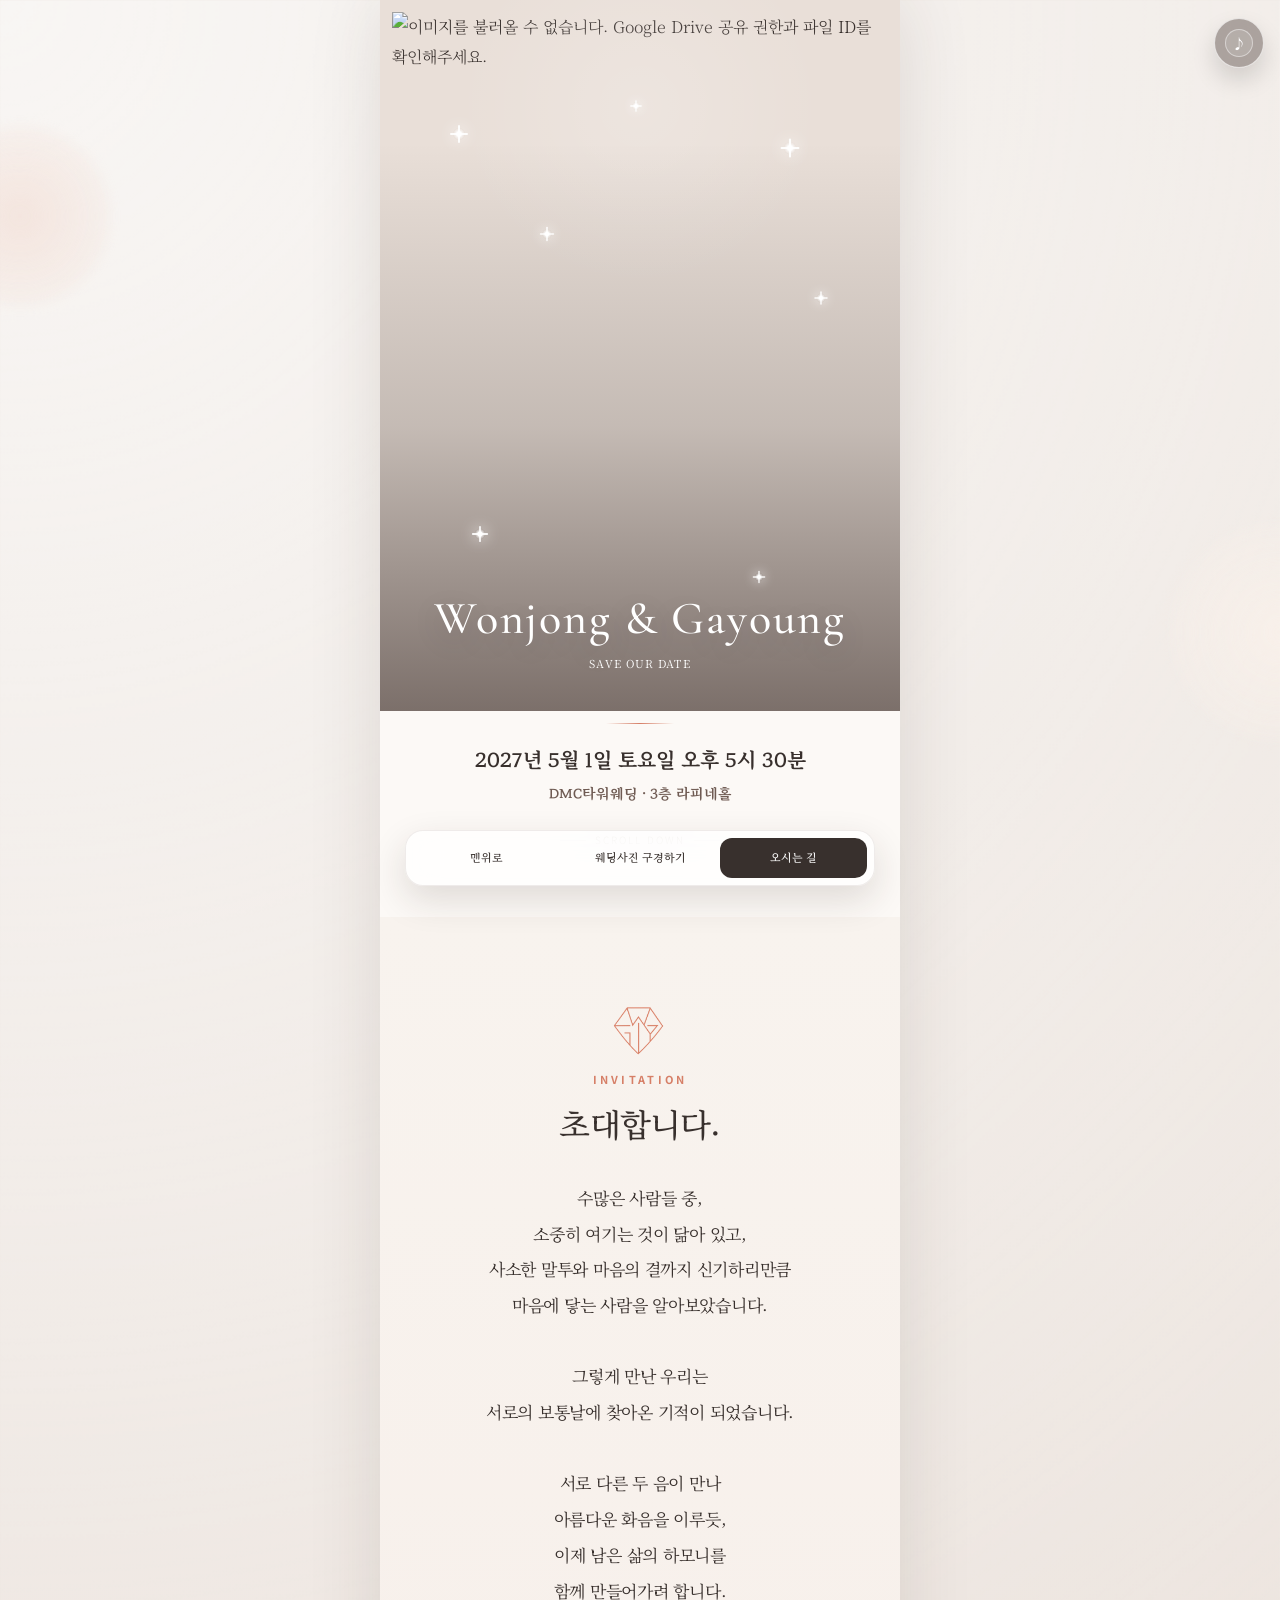
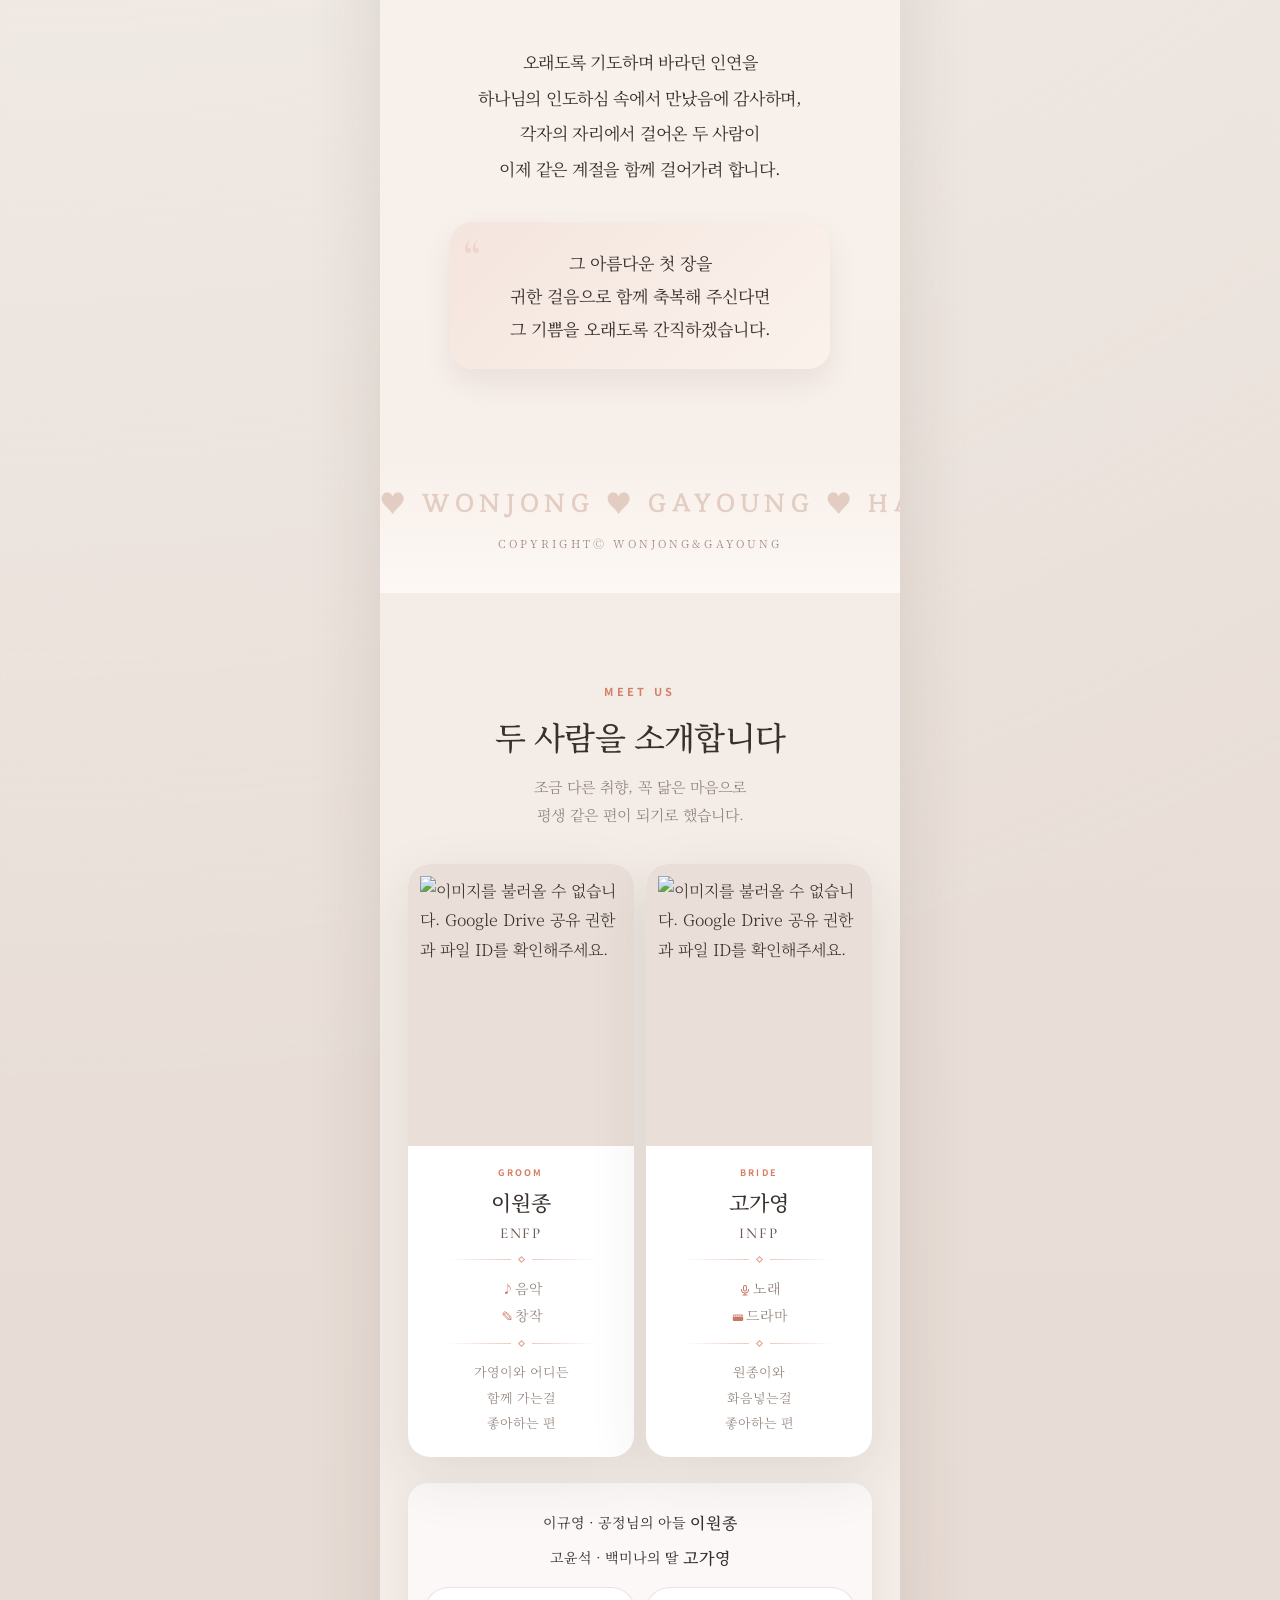
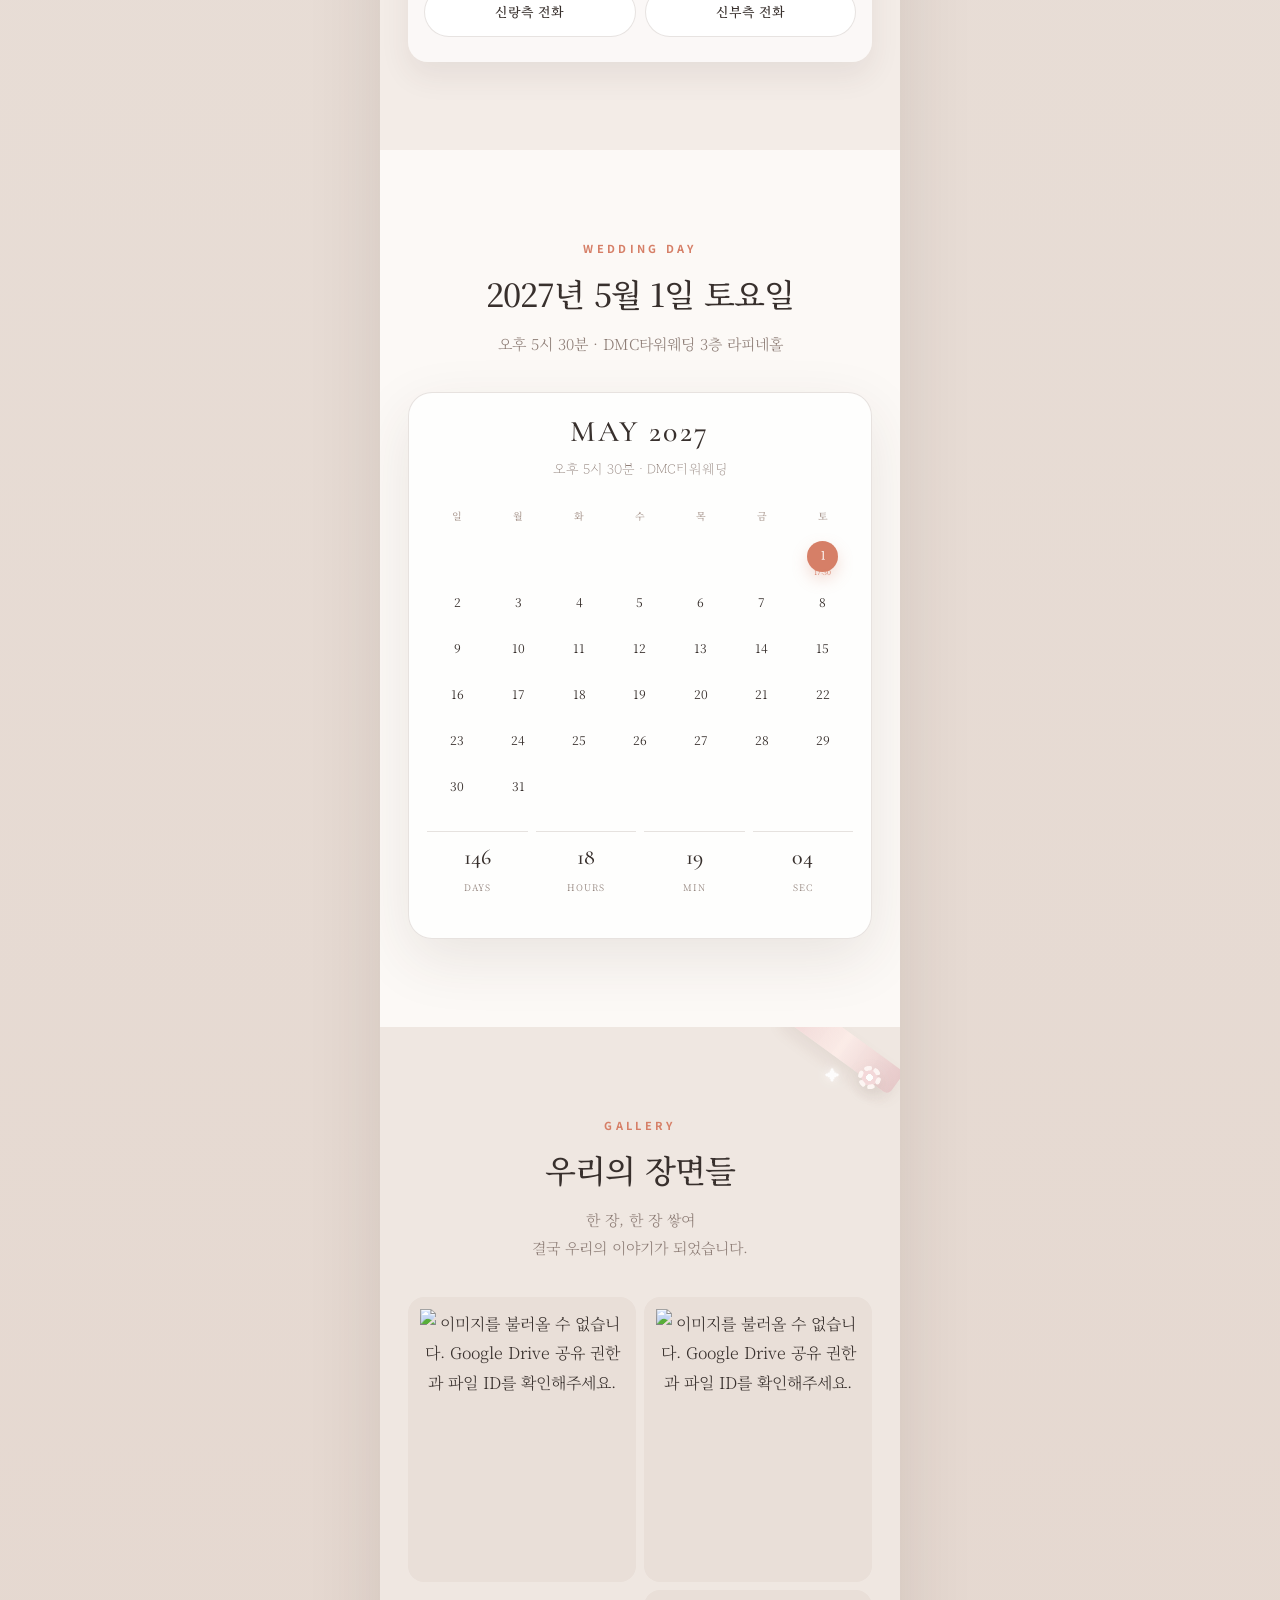
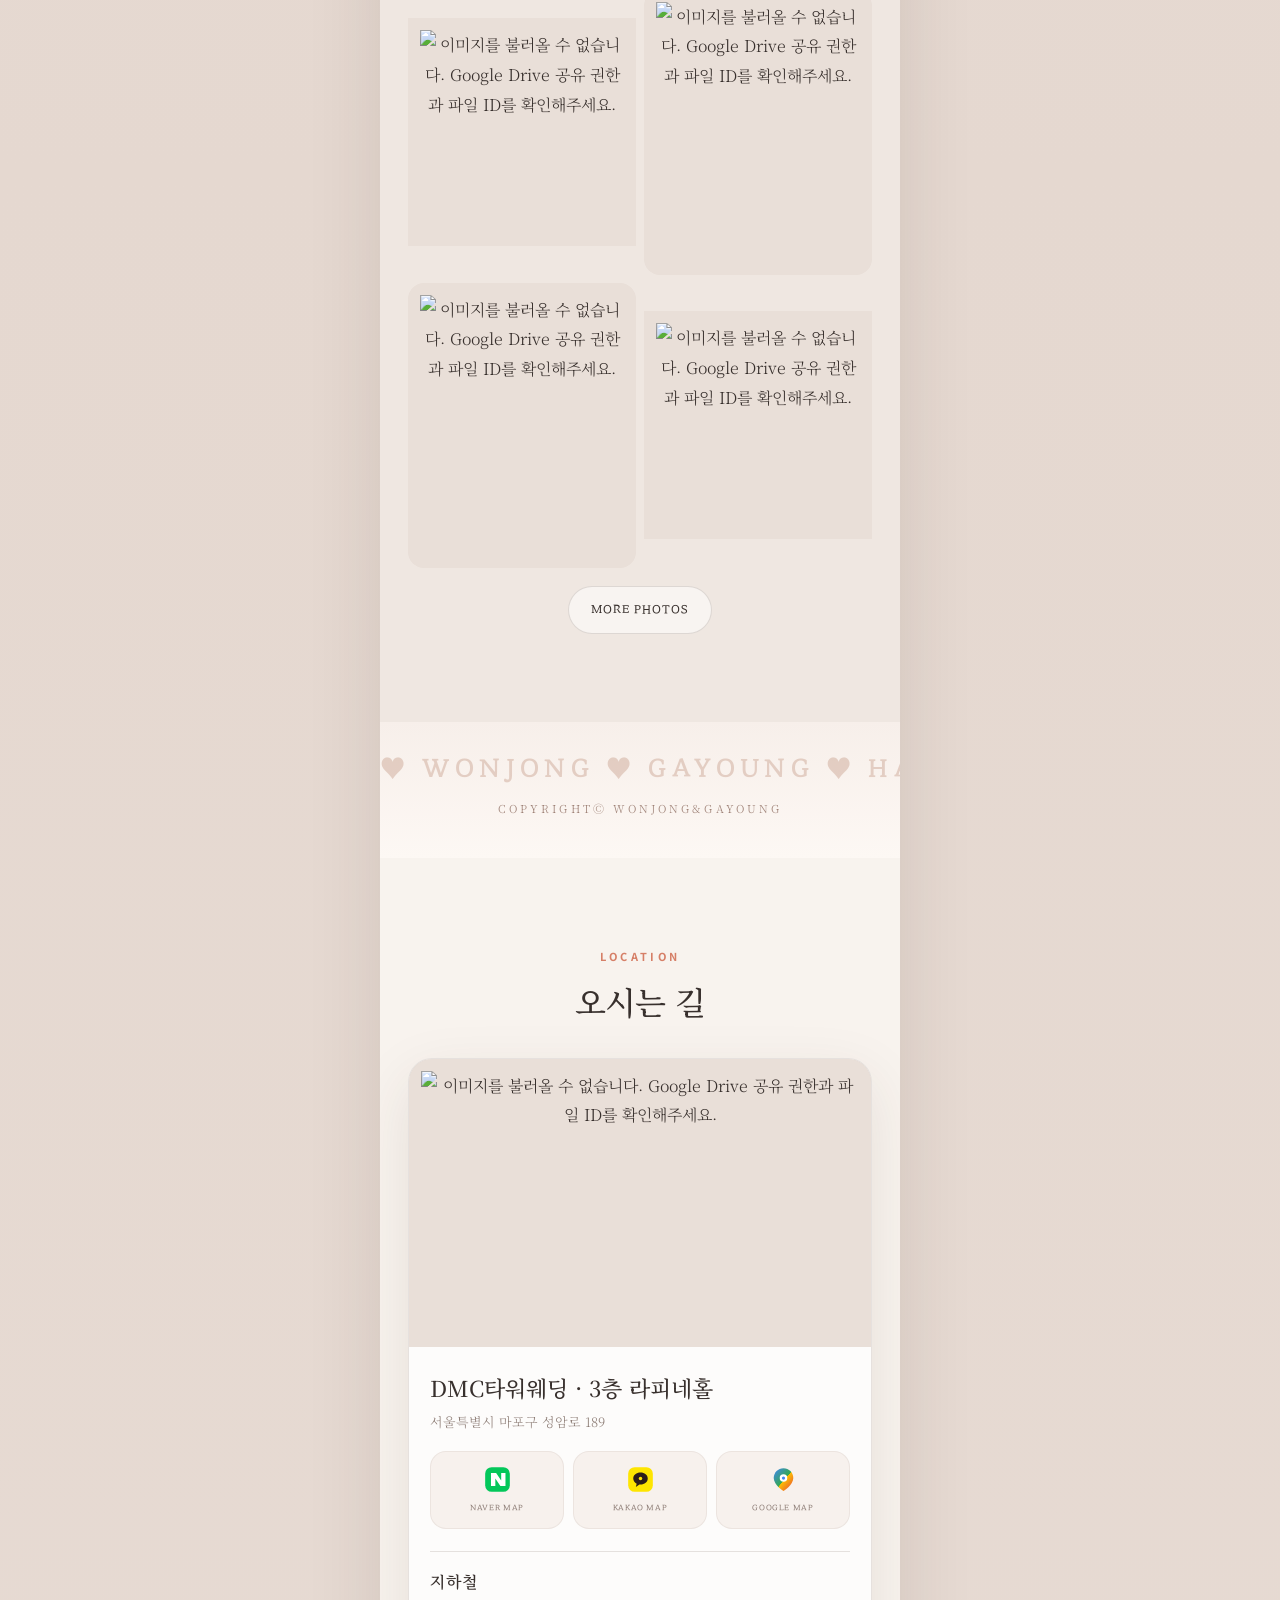
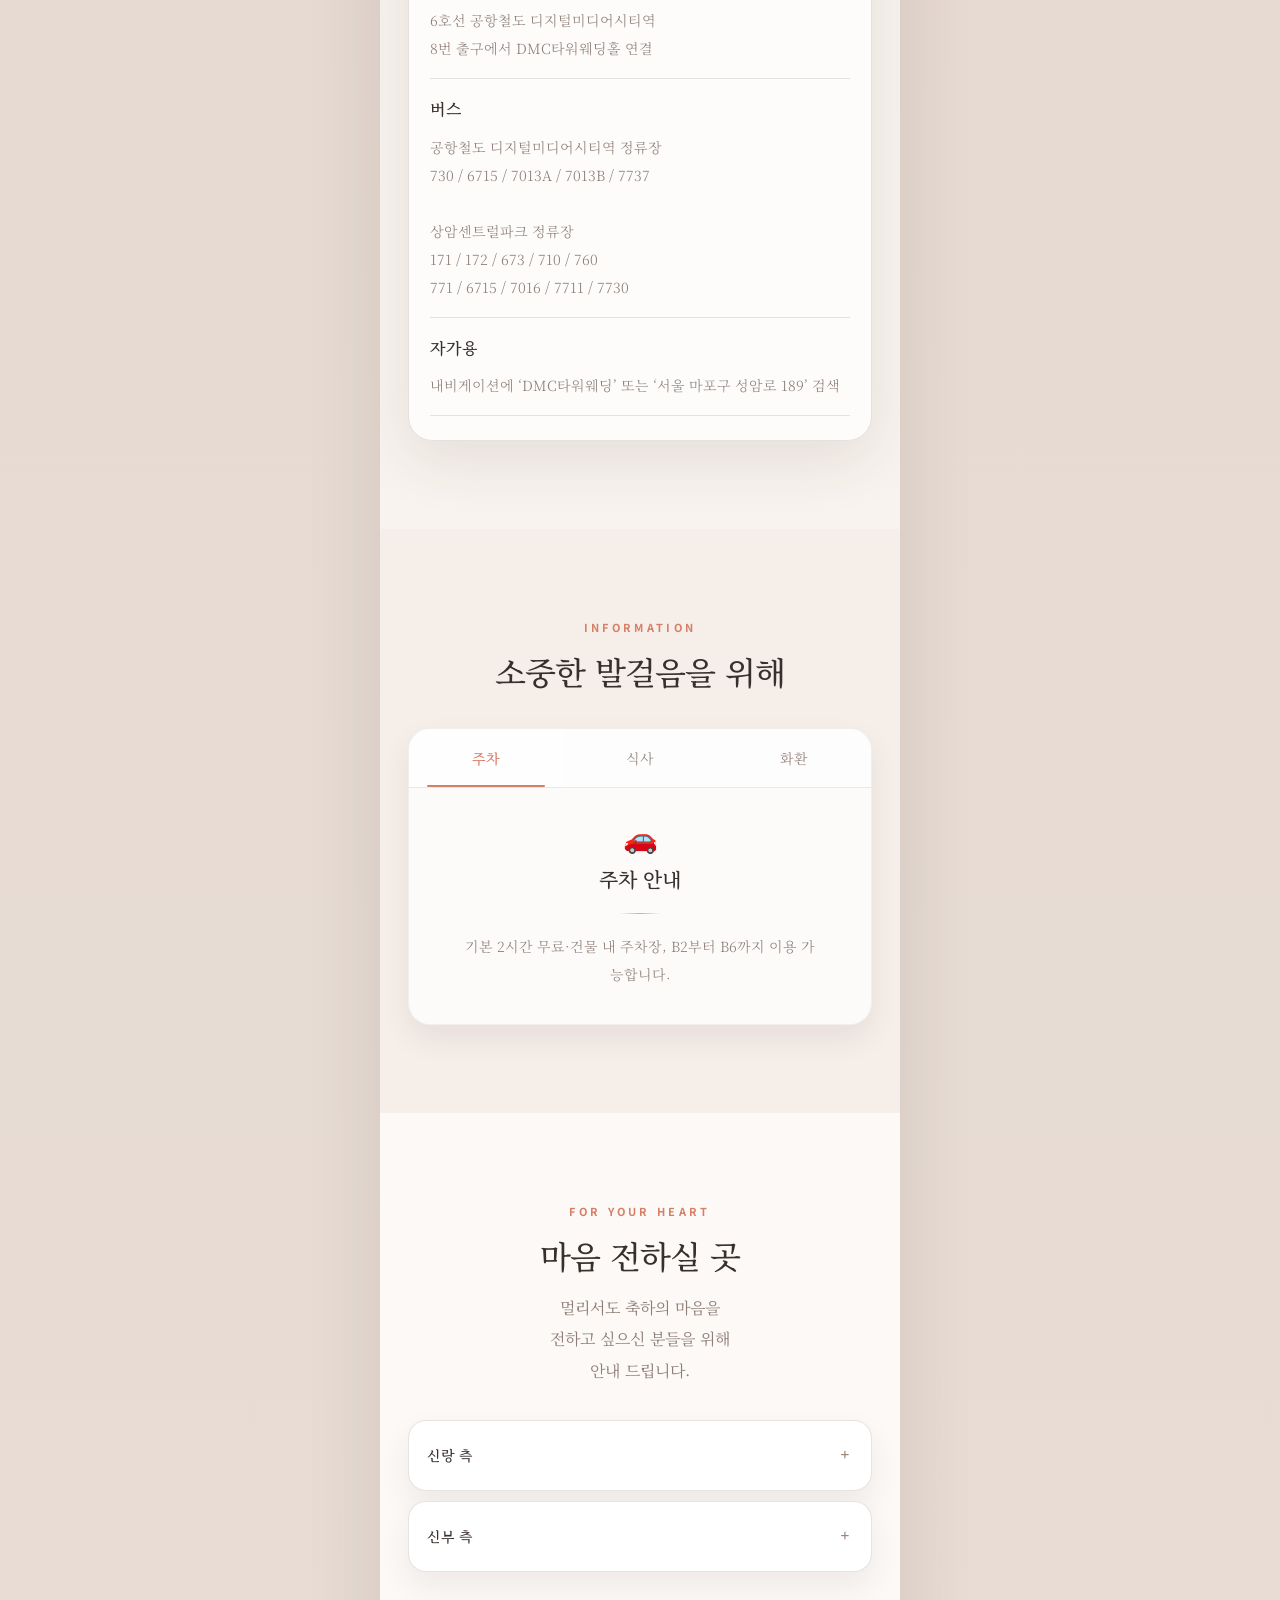
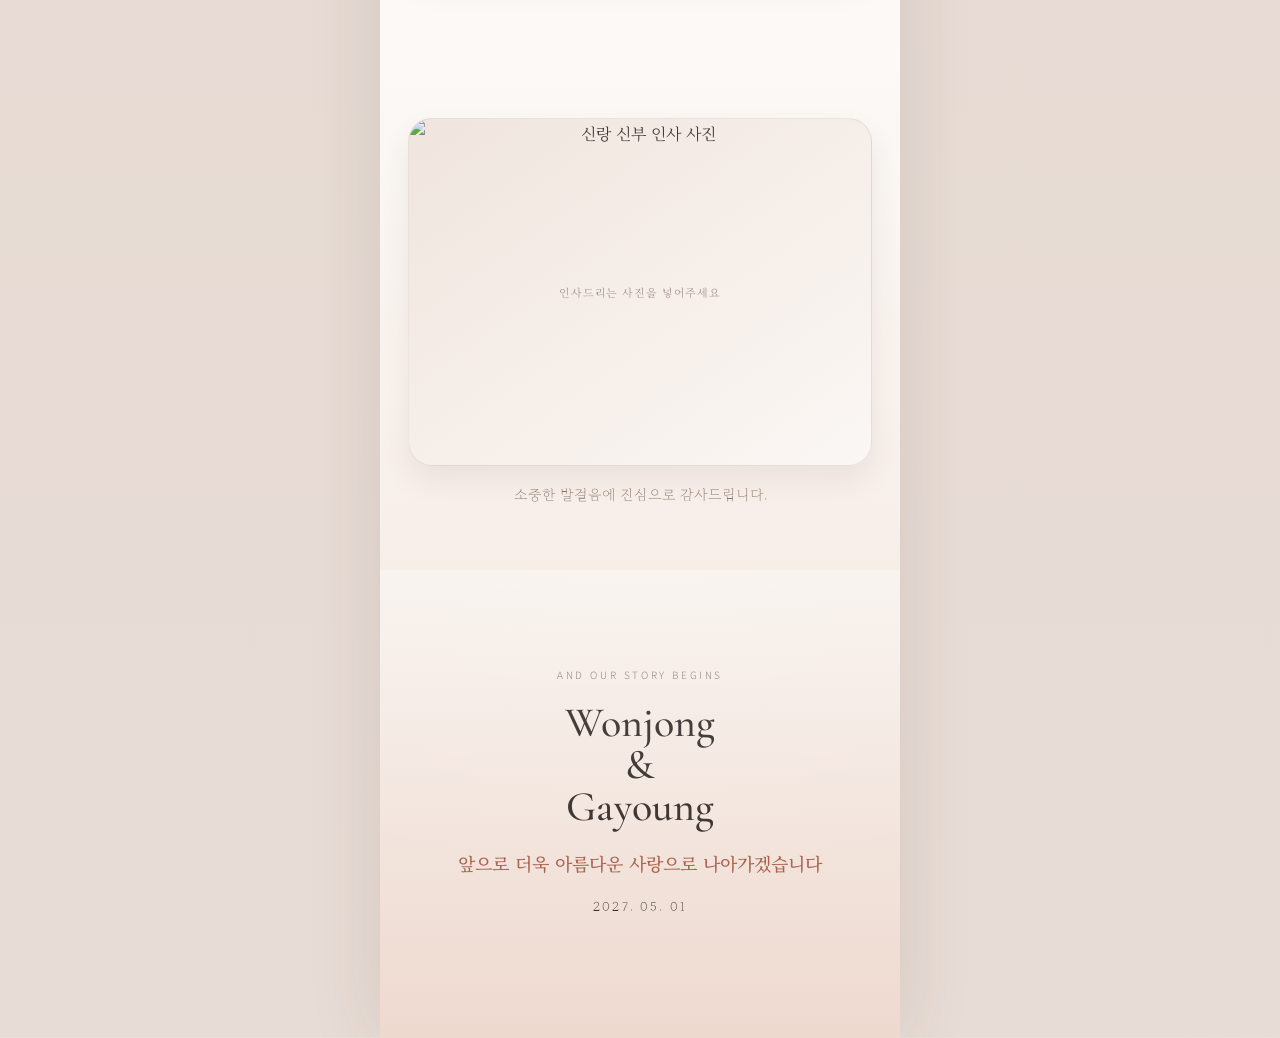
==== index.html @ cf2d2eeb "Add files via upload" ====
<!doctype html>
<html lang="ko">
<head>
  <meta charset="utf-8">
  <meta name="viewport" content="width=device-width, initial-scale=1, viewport-fit=cover">
  <meta name="theme-color" content="#F8F3EE">

  <title>이원종 ♥ 고가영 결혼합니다</title>
  <meta name="description" content="2027년 5월 1일, 이원종과 고가영의 결혼식에 초대합니다.">
  <meta property="og:title" content="이원종 ♥ 고가영 결혼합니다">
  <meta property="og:description" content="2027년 5월 1일 토요일 · DMC타워웨딩 라피네홀">
  <meta property="og:image" content="https://lh3.googleusercontent.com/d/18ls2KhJbtbAg77xfhp1fhlmmK6Trsvit=w1200">
  <meta property="og:image:width" content="1200">
  <meta property="og:image:height" content="630">

  <link rel="preconnect" href="https://fonts.googleapis.com">
  <link rel="preconnect" href="https://fonts.gstatic.com" crossorigin>
  <link href="https://fonts.googleapis.com/css2?family=Caveat:wght@400;500;600&family=Cormorant+Garamond:wght@400;500;600;700&family=Noto+Sans+KR:wght@300;400;500;600;700&family=Noto+Serif+KR:wght@300;400;500;600&display=swap" rel="stylesheet">

  <style>
    @font-face{
      font-family:"MaruBuri";
      src:url("font/MaruBuri-ExtraLight.ttf") format("truetype");
      font-weight:200;
      font-style:normal;
      font-display:swap;
    }
    @font-face{
      font-family:"MaruBuri";
      src:url("font/MaruBuri-Light(1).ttf") format("truetype");
      font-weight:300;
      font-style:normal;
      font-display:swap;
    }
    @font-face{
      font-family:"MaruBuri";
      src:url("font/MaruBuri-Regular(1).ttf") format("truetype");
      font-weight:400;
      font-style:normal;
      font-display:swap;
    }
    @font-face{
      font-family:"MaruBuri";
      src:url("font/MaruBuri-SemiBold.ttf") format("truetype");
      font-weight:600;
      font-style:normal;
      font-display:swap;
    }
    @font-face{
      font-family:"MaruBuri";
      src:url("font/MaruBuri-Bold.ttf") format("truetype");
      font-weight:700;
      font-style:normal;
      font-display:swap;
    }
    :root{
      --paper:#F8F3EE;
      --paper-2:#FCF9F6;
      --ink:#38302D;
      --muted:#8D7D76;
      --accent:#D67F67;
      --accent-2:#B98972;
      --accent-soft:#F1D4C8;
      --line:rgba(104,82,72,.16);
      --white:#fff;
      --shadow:0 20px 60px rgba(66,45,37,.10);
      --shadow-soft:0 14px 30px rgba(79,55,45,.08);
      --serif:"Noto Serif KR",serif;
      --display:"Cormorant Garamond",Georgia,serif;
      --sans:"Noto Sans KR",-apple-system,BlinkMacSystemFont,"Apple SD Gothic Neo",sans-serif;
      --body-font:"MaruBuri","Noto Serif KR",serif;
    }

    *{box-sizing:border-box}
    html{scroll-behavior:smooth;background:#ECE5DF}
    body{
      margin:0;
      color:var(--ink);
      background:
        radial-gradient(circle at top left, rgba(255,255,255,.65), transparent 30%),
        linear-gradient(180deg,#ECE5DF,#E5D8D0 55%,#E8DDD6);
      font-family:var(--body-font);
      font-weight:300;
      line-height:1.85;
      font-size:16px;
      overflow-x:hidden;
      position:relative;
    }
    body::before,
    body::after{
      content:"";
      position:fixed;
      border-radius:50%;
      filter:blur(6px);
      pointer-events:none;
      z-index:0;
      opacity:.55;
    }
    body::before{
      width:180px;height:180px;left:-70px;top:14vh;
      background:radial-gradient(circle, rgba(241,212,200,.86), rgba(241,212,200,0));
    }
    body::after{
      width:220px;height:220px;right:-110px;top:58vh;
      background:radial-gradient(circle, rgba(255,244,236,.95), rgba(255,244,236,0));
    }
    body.intro-lock{overflow:hidden}
    button,a{font:inherit}
    button{color:inherit}
    img{display:block;max-width:100%}
    .image-load-error{background:#e9dfd8!important;object-fit:contain!important;padding:12px}

    .site{
      width:min(100%,520px);
      margin:0 auto;
      background:linear-gradient(180deg,#FDF8F4 0%, #F8F2ED 32%, #F8F3EE 100%);
      min-height:100vh;
      box-shadow:0 0 70px rgba(60,42,35,.12);
      position:relative;
      overflow:hidden;
      z-index:1;
    }
    .site::before{
      content:"";
      position:absolute;
      inset:0;
      background:
        radial-gradient(circle at 0% 15%, rgba(255,255,255,.75), transparent 20%),
        radial-gradient(circle at 100% 40%, rgba(241,212,200,.32), transparent 20%),
        radial-gradient(circle at 50% 85%, rgba(255,255,255,.45), transparent 16%);
      pointer-events:none;
    }


    /* ===================== FONT OVERRIDE =====================
       본문/안내/버튼 = MaruBuri 굵기별 사용
       대제목/메인 타이틀/영문 장식 = 기존 폰트 유지
       ======================================================== */
    .intro-kicker,
    .eyebrow,
    .role,
    .scroll-indicator,
    .footer-small,
    .sharebar,
    .intro-skip,
    .edit-guide-badge{
      font-family:var(--sans);
    }

    .intro-title,
    .hero-overlay .names,
    .date-big .month,
    .count-item b,
    .footer-names,
    .mbti,
    .special-divider-track{
      font-family:var(--display);
    }

    h1,h2,
    .person-name,
    .location-name,
    .info-item h3,
    .footer-message{
      font-family:var(--serif);
    }

    .invitation-copy,
    .section-desc,
    .quote,
    .hobbies,
    .family-box,
    .contact-btn,
    .date-big .time,
    .calendar,
    .gallery-more,
    .lightbox-meta,
    .location-address,
    .map-buttons,
    .transport,
    .info-panel p,
    details.account-group,
    .account-row,
    .copy-btn,
    .footer-date,
    .toast{
      font-family:var(--body-font);
    }

    /* ===================== INTRO ===================== */
    #intro{
      position:fixed; inset:0; z-index:9999;
      background:#2f2723;
      display:grid; place-items:center;
      transition:opacity .9s ease, visibility .9s ease;
      overflow:hidden;
    }
    .intro-bg{
      position:absolute;inset:-3%;z-index:0;
      background-size:cover;background-position:center;
      transform:scale(1.04);
      filter:saturate(.9) brightness(.78);
      animation:introBgZoom 5.4s ease-out both;
    }
    .intro-bg::after{
      content:"";position:absolute;inset:0;
      background:
        linear-gradient(180deg,rgba(25,18,15,.20),rgba(25,18,15,.34)),
        radial-gradient(circle at 50% 50%, rgba(255,247,242,.05), rgba(35,22,18,.28) 78%);
    }
    @keyframes introBgZoom{from{transform:scale(1.10)}to{transform:scale(1.04)}}
    #intro.is-leaving{opacity:0;visibility:hidden;pointer-events:none}
    .intro-frame{
      position:absolute; inset:18px;z-index:1;
      border:1px solid rgba(255,255,255,.48);
      border-radius:30px;
      pointer-events:none;
    }
    .intro-inner{
      position:relative;z-index:2;
      text-align:center;
      width:min(94vw,470px);
      padding:34px 14px;
      animation:introRise 1.2s cubic-bezier(.2,.7,.2,1) both;
    }
    .intro-symbol{
      width:72px;
      height:auto;
      margin:0 auto 26px;
      display:block;
      object-fit:contain;
      filter:drop-shadow(0 3px 10px rgba(0,0,0,.12));
    }
    .intro-kicker{font:500 10px/1 var(--sans);letter-spacing:.36em;color:rgba(255,255,255,.78);margin-bottom:15px}
    .sr-only{
      position:absolute!important;
      width:1px!important;
      height:1px!important;
      padding:0!important;
      margin:-1px!important;
      overflow:hidden!important;
      clip:rect(0,0,0,0)!important;
      white-space:nowrap!important;
      border:0!important;
    }

    .intro-title{
      width:min(94vw,470px);
      max-width:100%;
      margin:0 auto;
      overflow:visible;
      display:flex;
      justify-content:center;
      align-items:center;
    }

    .intro-calligraphy-animation{
      display:block;
      width:100%;
      max-width:100%;
      height:auto;
      object-fit:contain;
      filter:drop-shadow(0 8px 24px rgba(0,0,0,.13));
    }

    /* 캘리그래피가 완성된 뒤 이름/날짜가 자연스럽게 등장 */
    .intro-names{
      opacity:0;
      animation:introInfoFade .85s ease 3.05s forwards;
    }
    .intro-date{
      opacity:0;
      animation:introInfoFade .85s ease 3.25s forwards;
    }
    .intro-touch-hint{
      opacity:0;
      animation:introInfoFade .85s ease 3.45s forwards;
    }

    @keyframes introInfoFade{
      from{opacity:0;transform:translateY(6px)}
      to{opacity:1;transform:none}
    }

    @media(max-width:390px){
      .intro-inner{
        width:min(96vw,440px);
        padding-left:12px;
        padding-right:12px;
      }
      .intro-title{
        width:min(96vw,440px);
      }
    }

    @media(prefers-reduced-motion:reduce){
      .intro-names,
      .intro-date,
      .intro-touch-hint{
        animation:none!important;
        opacity:1!important;
        transform:none!important;
      }
    }
    .intro-names{margin-top:26px;font:400 14px/1.7 var(--serif);letter-spacing:.08em;color:white;text-shadow:0 5px 18px rgba(0,0,0,.24)}
    .intro-date{margin-top:8px;color:rgba(255,255,255,.76);font-size:11px;letter-spacing:.18em}
    .intro-touch-hint{margin-top:14px;font-size:11px;color:rgba(255,255,255,.76);letter-spacing:.06em}
    .intro-line{
      width:1px;height:44px;background:linear-gradient(rgba(255,255,255,.75),transparent);
      margin:28px auto 0;animation:linePulse 1.6s ease-in-out infinite;
    }
    .intro-skip{
      position:absolute;right:24px;top:22px;z-index:3;border:0;background:transparent;
      color:rgba(255,255,255,.68);font-size:10px;letter-spacing:.12em;cursor:pointer
    }
    @keyframes introRise{from{opacity:0;transform:translateY(22px)}to{opacity:1;transform:none}}
    @keyframes linePulse{50%{opacity:.25;transform:scaleY(.7)}}

    /* ===================== COMMON ===================== */
    section{padding:88px 28px;position:relative;z-index:1}
    .section-head{text-align:center;margin-bottom:34px}
    .eyebrow{font-size:11px;letter-spacing:.30em;text-transform:uppercase;color:var(--accent);font-weight:700;margin-bottom:12px}
    h1,h2,h3,p{margin-top:0}
    h2{font:500 32px/1.4 var(--serif);letter-spacing:-.025em;margin-bottom:0}
    .section-desc{color:var(--muted);font-size:15px;line-height:1.9;margin:14px auto 0;max-width:380px}
    .rule{width:34px;height:1px;background:var(--accent);margin:25px auto}
    .fade-up{opacity:0;transform:translateY(20px);transition:opacity .85s ease,transform .85s ease}
    .fade-up.is-visible{opacity:1;transform:none}
    .soft-card{background:rgba(255,255,255,.74);border:1px solid var(--line);border-radius:24px;box-shadow:var(--shadow)}

    /* ===================== HERO ===================== */
    .hero{padding:0 0 68px;background:var(--paper-2)}
    .hero-photo-wrap{position:relative;height:79vh;min-height:620px;max-height:850px;overflow:hidden}
    .hero-photo{width:100%;height:100%;object-fit:cover;background:#e9dfd8}
    .hero-photo-wrap:after{
      content:"";position:absolute;inset:0;
      background:
        linear-gradient(180deg,rgba(31,22,18,.00) 20%,rgba(31,22,18,.18) 60%,rgba(38,24,20,.56) 100%),
        radial-gradient(circle at 50% 15%, rgba(255,255,255,.18), transparent 28%);
    }
    .hero-sparkles{
      position:absolute;inset:0;z-index:2;pointer-events:none;overflow:hidden;
    }
    .sparkle{
      position:absolute;width:12px;height:12px;border-radius:50%;
      background:radial-gradient(circle, rgba(255,255,255,.98) 0 28%, rgba(255,255,255,.5) 45%, transparent 72%);
      box-shadow:0 0 16px rgba(255,255,255,.85);
      animation:sparkleTwinkle 2.8s ease-in-out infinite;
    }
    .sparkle::before,.sparkle::after{
      content:"";position:absolute;left:50%;top:50%;background:rgba(255,255,255,.9);transform:translate(-50%,-50%);border-radius:999px;
    }
    .sparkle::before{width:2px;height:18px}
    .sparkle::after{width:18px;height:2px}
    .sparkle.s1{left:14%;top:18%;animation-delay:-.2s}
    .sparkle.s2{left:31%;top:32%;animation-delay:-1.2s;transform:scale(.8)}
    .sparkle.s3{right:20%;top:20%;animation-delay:-.8s;transform:scale(1.05)}
    .sparkle.s4{right:14%;top:41%;animation-delay:-1.8s;transform:scale(.75)}
    .sparkle.s5{left:18%;bottom:24%;animation-delay:-2.1s;transform:scale(.9)}
    .sparkle.s6{right:26%;bottom:18%;animation-delay:-.5s;transform:scale(.7)}
    .sparkle.s7{left:48%;top:14%;animation-delay:-2.5s;transform:scale(.65)}
    @keyframes sparkleTwinkle{
      0%,100%{opacity:.25;transform:scale(.55)}
      50%{opacity:1;transform:scale(1.06)}
    }
    .hero-overlay{position:absolute;z-index:3;inset:auto 28px 38px;color:white;text-align:center}
    .hero-overlay .micro{font-size:9px;letter-spacing:.34em;text-transform:uppercase;opacity:.84}
    .hero-overlay .names{font:500 46px/1.0 var(--display);letter-spacing:.04em;margin:8px 0 12px;text-shadow:0 8px 30px rgba(0,0,0,.18)}
    .hero-overlay .date{font-size:11px;letter-spacing:.10em;font-family:var(--body-font)}
    .hero-summary{text-align:center;padding:34px 26px 0;position:relative}
    .hero-summary::before{
      content:"";position:absolute;left:50%;top:12px;transform:translateX(-50%);
      width:68px;height:1px;background:linear-gradient(90deg,transparent,var(--accent),transparent)
    }
    .hero-summary strong{display:block;font:500 20px/1.6 var(--body-font)}
    .hero-summary span{font-size:14px;color:var(--muted);font-family:var(--body-font)}
    .scroll-indicator{display:flex;align-items:center;justify-content:center;gap:9px;margin-top:24px;color:var(--muted);font-size:10px;letter-spacing:.20em}
    .scroll-indicator i{width:26px;height:1px;background:var(--line)}

    /* ===================== INVITATION ===================== */
    .invitation{text-align:center;background:linear-gradient(180deg,var(--paper) 0%, #F7EFEA 100%)}
    .invitation-copy{font:300 17px/2.1 var(--serif);letter-spacing:-.015em}
    .invitation-copy strong{font-weight:500}
    .quote{
      margin:35px auto 0;padding:24px 18px;max-width:380px;
      background:linear-gradient(135deg,#F4E5DE,#FBF2EC);
      border-radius:22px;font:400 17px/1.95 var(--serif);
      position:relative;overflow:hidden;
      box-shadow:var(--shadow-soft);
    }
    .quote::before{
      content:"“";position:absolute;left:14px;top:10px;
      font:700 44px/1 var(--display);color:rgba(214,127,103,.18)
    }

    /* ===================== SPECIAL DIVIDER ===================== */
    .special-divider{
      padding:34px 0 40px;
      background:linear-gradient(180deg,#F7EFEA,#FDF8F4);
      overflow:hidden;
    }
    .special-divider-track{
      display:flex;gap:24px;white-space:nowrap;min-width:max-content;
      animation:marquee 18s linear infinite;
      font:600 26px/1 var(--display);
      letter-spacing:.20em;color:rgba(185,137,114,.35);
      user-select:none;
    }
    .special-divider-word{display:flex;align-items:center;gap:24px}
    .special-divider-center{
      margin-top:16px;text-align:center;font-size:11px;letter-spacing:.28em;color:#A08479;text-transform:uppercase
    }
    @keyframes marquee{
      from{transform:translateX(0)}
      to{transform:translateX(-50%)}
    }

    /* ===================== COUPLE ===================== */
    .couple{background:#F3ECE7}
    .couple-grid{display:grid;grid-template-columns:1fr 1fr;gap:12px}
    .person-card{overflow:hidden;background:white;border-radius:22px;box-shadow:var(--shadow)}
    .person-photo{aspect-ratio:4/5;width:100%;object-fit:cover;background:#e9dfd8}
    .person-body{padding:19px 14px 22px;text-align:center}
    .role{font-size:9px;letter-spacing:.25em;color:var(--accent);font-weight:700}
    .person-name{font:500 21px/1.5 var(--serif);margin:5px 0}
    .mbti{font:500 15px/1.4 var(--display);letter-spacing:.12em;color:#6c5b54}
    .hobbies{font-size:14px;line-height:1.9;color:var(--muted);margin:0}
    .profile-divider{
      width:76%;
      margin:13px auto;
      display:flex;
      align-items:center;
      justify-content:center;
      gap:8px;
    }
    .profile-divider::before,
    .profile-divider::after{
      content:"";
      flex:1;
      height:1px;
      background:linear-gradient(90deg,transparent,rgba(214,127,103,.42));
    }
    .profile-divider::after{
      background:linear-gradient(90deg,rgba(214,127,103,.42),transparent);
    }
    .profile-divider span{
      width:5px;
      height:5px;
      border:1px solid rgba(214,127,103,.75);
      transform:rotate(45deg);
      display:block;
    }
    .person-note{
      font-family:var(--body-font);
      font-size:13px;
      font-weight:300;
      line-height:1.95;
      color:var(--muted);
      min-height:76px;
      display:flex;
      align-items:center;
      justify-content:center;
      text-align:center;
    }
    .family-box{margin-top:26px;padding:25px 16px;text-align:center;background:rgba(255,255,255,.66);border-radius:20px;font-size:14px;line-height:2;box-shadow:var(--shadow-soft)}
    .family-box b{font:500 16px var(--serif)}
    .contact-row{display:grid;grid-template-columns:1fr 1fr;gap:9px;margin-top:16px}
    .contact-btn{border:1px solid var(--line);background:white;border-radius:999px;padding:11px;text-decoration:none;color:var(--ink);font-size:13px}

    /* ===================== STORY ===================== */
    .story{text-align:center;position:relative}
    .story:before{
      content:"";position:absolute;width:210px;height:210px;border-radius:50%;
      background:rgba(239,211,199,.35);filter:blur(2px);left:-100px;top:80px
    }
    .story-copy{position:relative;font:300 14px/2.15 var(--serif)}
    .story-key{display:inline-block;margin:18px 0;padding:3px 12px;border-bottom:1px solid var(--accent);font-weight:500}

    /* ===================== DATE/CALENDAR ===================== */
    .date-section{background:var(--paper-2)}
    .date-card{padding:24px 18px 26px}
    .date-big{text-align:center;margin-bottom:18px}
    .date-big .month{font:500 30px/1 var(--display);letter-spacing:.08em}
    .date-big .time{font-size:13px;color:var(--muted);margin-top:10px}
    .calendar{width:100%;border-collapse:collapse;table-layout:fixed;text-align:center}
    .calendar th{height:34px;font-size:10px;color:#aa9991;font-weight:500}
    .calendar td{height:46px;font-size:12px;position:relative}
    .calendar .num{width:31px;height:31px;border-radius:50%;display:grid;place-items:center;margin:auto}
    .calendar td.wedding .num{background:var(--accent);color:white;font-weight:600;box-shadow:0 7px 16px rgba(214,127,103,.26)}
    .calendar td.wedding small{position:absolute;left:50%;top:33px;transform:translateX(-50%);white-space:nowrap;font-size:7px;color:var(--accent)}
    .countdown{display:grid;grid-template-columns:repeat(4,1fr);gap:8px;margin-top:22px}
    .count-item{text-align:center;padding:12px 5px;border-top:1px solid var(--line)}
    .count-item b{display:block;font:500 22px var(--display)}
    .count-item span{font-size:9px;letter-spacing:.12em;color:var(--muted)}

    /* ===================== GALLERY ===================== */
    .gallery-section{background:#EFE7E1;overflow:hidden}
    .gallery-corner-ribbon{
      position:absolute;right:-12px;top:-8px;width:122px;height:92px;pointer-events:none;z-index:2;opacity:.92;
    }
    .gallery-corner-ribbon::before{
      content:"";position:absolute;right:3px;top:12px;width:132px;height:28px;
      background:linear-gradient(90deg,rgba(240,207,208,.76),rgba(252,236,232,.96),rgba(226,187,190,.74));
      transform:rotate(36deg);border-radius:6px;box-shadow:0 8px 18px rgba(110,76,71,.10);
    }
    .gallery-corner-ribbon::after{
      content:"✦";position:absolute;right:72px;top:42px;color:rgba(255,255,255,.95);font-size:15px;
      text-shadow:0 0 10px rgba(255,255,255,.85);animation:galleryDecoTwinkle 2.6s ease-in-out infinite;
    }
    .gallery-flower-dot{
      position:absolute;right:26px;top:42px;width:33px;height:33px;border-radius:50%;
      background:radial-gradient(circle at center,#fff 0 14%,#f4d7d9 15% 34%,transparent 35%);
      filter:drop-shadow(0 6px 8px rgba(100,70,66,.12));
    }
    .gallery-flower-dot::before,.gallery-flower-dot::after{
      content:"";position:absolute;inset:5px;border-radius:50%;border:5px dotted rgba(255,248,246,.95);
    }
    .gallery-flower-dot::after{transform:rotate(45deg)}
    @keyframes galleryDecoTwinkle{0%,100%{opacity:.35;transform:scale(.75)}50%{opacity:1;transform:scale(1.12)}}
    .gallery-grid{display:grid;grid-template-columns:repeat(2,1fr);gap:8px}
    .gallery-item{border:0;padding:0;background:none;border-radius:16px;overflow:hidden;cursor:pointer;position:relative}
    .gallery-item img{width:100%;aspect-ratio:4/5;object-fit:cover;background:#e7ddd6;transition:transform .5s ease}
    .gallery-item:nth-child(3n) img{aspect-ratio:1/1}
    .gallery-item:hover img{transform:scale(1.025)}
    .gallery-item::after{
      content:"+";position:absolute;right:10px;bottom:10px;width:28px;height:28px;
      display:grid;place-items:center;border-radius:50%;font-size:14px;color:white;
      background:rgba(28,22,19,.42);backdrop-filter:blur(8px);opacity:0;transform:translateY(6px);
      transition:.3s ease;
    }
    .gallery-item:hover::after,.gallery-item:focus-visible::after{opacity:1;transform:none}
    .gallery-more{display:block;margin:18px auto 0;border:1px solid rgba(83,63,54,.16);background:rgba(255,255,255,.55);border-radius:999px;padding:12px 22px;font-size:12px;letter-spacing:.08em}
    .gallery-item.is-hidden{display:none}

    .lightbox{
      position:fixed;inset:0;z-index:10000;background:rgba(20,16,14,.94);display:none;
      align-items:center;justify-content:center;padding:22px 16px 30px;
    }
    .lightbox.open{display:flex}
    .lightbox-stage{position:relative;width:min(100%,520px);display:flex;align-items:center;justify-content:center}
    .lightbox img{max-width:100%;max-height:76vh;object-fit:contain;border-radius:20px;box-shadow:0 20px 50px rgba(0,0,0,.28)}
    .lightbox-close,
    .lightbox-nav{
      position:absolute;border:0;cursor:pointer;background:rgba(255,255,255,.12);backdrop-filter:blur(10px);
      color:white;display:grid;place-items:center;
    }
    .lightbox-close{right:4px;top:-56px;width:40px;height:40px;border-radius:50%;font-size:25px}
    .lightbox-nav{top:50%;transform:translateY(-50%);width:42px;height:42px;border-radius:50%;font-size:22px}
    .lightbox-nav.prev{left:4px}
    .lightbox-nav.next{right:4px}
    .lightbox-meta{text-align:center;color:white;margin-top:16px}
    .lightbox-counter{font-size:14px;letter-spacing:.16em;color:rgba(255,255,255,.85)}
    .lightbox-hint{font-size:13px;color:rgba(255,255,255,.62);margin-top:4px}

    /* ===================== LOCATION ===================== */
    .location{background:var(--paper)}
    .location-card{overflow:hidden}
    .map-visual{
      height:auto;aspect-ratio:16/10;position:relative;display:grid;place-items:center;text-align:center;
      background:
        linear-gradient(90deg,rgba(255,255,255,.45) 1px,transparent 1px) 0 0/35px 35px,
        linear-gradient(rgba(255,255,255,.45) 1px,transparent 1px) 0 0/35px 35px,
        #DDD3CC;
      overflow:hidden;
    }
    .map-pin{width:46px;height:46px;border-radius:50% 50% 50% 10%;background:var(--accent);transform:rotate(-45deg);display:grid;place-items:center;box-shadow:0 10px 22px rgba(79,55,45,.18)}
    .map-pin:after{content:"";width:14px;height:14px;background:white;border-radius:50%}
    .location-photo{position:absolute;inset:0;width:100%;height:100%;object-fit:contain;background:#fff}
    .location-overlay{
      position:absolute;inset:auto 18px 18px;border-radius:18px;padding:12px 14px;
      background:rgba(40,28,23,.42);backdrop-filter:blur(12px);color:white;text-align:left
    }
    .location-overlay b{display:block;font:500 16px/1.4 var(--serif)}
    .location-overlay span{display:block;font-size:11px;opacity:.85;margin-top:2px}
    .location-body{padding:24px 21px}
    .location-name{font:500 22px/1.5 var(--serif)}
    .location-address{font-size:13px;color:var(--muted);margin-top:6px}
    .map-buttons{display:grid;grid-template-columns:repeat(3,1fr);gap:9px;margin-top:17px}
    .map-buttons a{
      min-height:78px;padding:11px 6px;border-radius:16px;text-align:center;text-decoration:none;
      color:var(--ink);background:#F7F1ED;display:flex;flex-direction:column;align-items:center;justify-content:center;gap:7px;
      border:1px solid rgba(104,82,72,.08);transition:transform .25s ease,background .25s ease;
    }
    .map-buttons a:active{transform:scale(.97)}
    .map-logo-svg{width:29px;height:29px;display:block}
    .map-label{font-size:8px;letter-spacing:.08em;color:#8d7d76;font-weight:500}
    .transport-list{margin-top:22px;border-top:1px solid var(--line)}
    .transport{padding:16px 0;border-bottom:1px solid var(--line)}
    .transport b{display:block;font-size:16px;margin-bottom:8px}
    .transport p{font-size:14px;color:var(--muted);margin:0;line-height:2;white-space:pre-line}

    /* ===================== INFO / TABS ===================== */
    .info{background:#F5EEE9}
    .info-tabs-wrap{
      background:rgba(255,255,255,.78);
      border:1px solid rgba(104,82,72,.08);
      border-radius:22px;
      overflow:hidden;
      box-shadow:var(--shadow-soft);
    }
    .info-tabs{
      display:grid;
      grid-template-columns:repeat(3,1fr);
      border-bottom:1px solid rgba(104,82,72,.12);
      background:rgba(255,255,255,.62);
    }
    .info-tab{
      position:relative;
      border:0;
      background:transparent;
      padding:17px 6px 15px;
      font-family:var(--body-font);
      font-size:14px;
      font-weight:400;
      color:#9a8a83;
      cursor:pointer;
      transition:color .25s ease,background .25s ease;
    }
    .info-tab::after{
      content:"";
      position:absolute;
      left:12%;
      right:12%;
      bottom:0;
      height:2px;
      border-radius:999px;
      background:var(--accent);
      transform:scaleX(0);
      transition:transform .28s ease;
      transform-origin:center;
    }
    .info-tab.active{
      color:var(--accent);
      font-weight:600;
      background:rgba(255,255,255,.55);
    }
    .info-tab.active::after{transform:scaleX(1)}
    .info-tab:focus-visible{
      outline:2px solid rgba(214,127,103,.4);
      outline-offset:-3px;
    }
    .info-panels{position:relative}
    .info-panel{
      display:none;
      padding:34px 24px 36px;
      text-align:center;
      min-height:210px;
      animation:infoPanelIn .35s ease both;
    }
    .info-panel.active{display:block}
    .info-panel .icon{
      font-size:28px;
      margin:0 auto 12px;
      line-height:1;
    }
    .info-panel h3{
      font-family:var(--body-font);
      font-size:20px;
      font-weight:600;
      margin:0 0 14px;
      color:var(--ink);
    }
    .info-panel p{
      font-family:var(--body-font);
      font-size:14px;
      font-weight:300;
      color:var(--muted);
      margin:0 auto;
      line-height:2;
      white-space:pre-line;
      max-width:360px;
    }
    .info-panel .info-deco{
      width:42px;
      height:1px;
      margin:0 auto 18px;
      background:linear-gradient(90deg,transparent,var(--accent),transparent);
      opacity:.7;
    }
    @keyframes infoPanelIn{
      from{opacity:0;transform:translateY(7px)}
      to{opacity:1;transform:none}
    }

    /* ===================== ACCOUNTS ===================== */
    .accounts{background:var(--paper-2)}
    .accounts .section-desc{font-size:16px;line-height:1.95}
    details.account-group{background:white;border:1px solid var(--line);border-radius:18px;margin-bottom:10px;overflow:hidden;box-shadow:var(--shadow-soft)}
    details.account-group summary{list-style:none;cursor:pointer;padding:18px 18px;font-size:14px;font-weight:600;display:flex;justify-content:space-between;align-items:center}
    details.account-group summary::-webkit-details-marker{display:none}
    details.account-group summary .toggle{font-size:18px;color:#a08579;transition:transform .25s ease}
    details.account-group[open] summary .toggle{transform:rotate(45deg)}
    .account-list{border-top:1px solid var(--line);padding:2px 18px}
    .account-row{display:flex;align-items:center;justify-content:space-between;gap:12px;padding:16px 0;border-bottom:1px solid var(--line)}
    .account-row:last-child{border-bottom:0}
    .account-row b{font-size:13px;display:block}
    .account-row span{font-size:12px;color:var(--muted);line-height:1.8}
    .copy-btn{border:1px solid var(--line);background:#FAF6F3;border-radius:999px;padding:8px 11px;font-size:11px;white-space:nowrap;cursor:pointer}

    /* ===================== GREETING PHOTO ===================== */
    .greeting-photo-section{
      padding:48px 28px 62px;
      background:linear-gradient(180deg,var(--paper-2),#F7EEE8);
      text-align:center;
    }
    .greeting-photo-wrap{
      position:relative;
      width:100%;
      aspect-ratio:4/3;
      overflow:hidden;
      border-radius:24px;
      background:linear-gradient(145deg,#F0E5DE,#FBF7F4);
      box-shadow:var(--shadow-soft);
      border:1px solid rgba(104,82,72,.10);
    }
    .greeting-photo-wrap img{
      width:100%;height:100%;object-fit:cover;
    }
    .greeting-photo-placeholder{
      position:absolute;inset:0;display:grid;place-items:center;
      color:#A18C82;font-size:11px;letter-spacing:.08em;
    }
    .greeting-photo-caption{
      margin-top:16px;
      font:400 14px/1.8 var(--serif);
      color:#8F7165;
    }

    /* ===================== FOOTER / ACTIONS ===================== */
    .footer{text-align:center;padding:96px 28px 120px;background:linear-gradient(180deg,#F8F3EE,#EED9CF)}
    .footer-small{font-size:10px;letter-spacing:.26em;color:var(--muted)}
    .footer-names{font:500 42px/1 var(--display);margin:18px 0}
    .footer-message{font:500 18px/1.9 var(--serif);color:#AA604C}
    .footer-date{font-size:12px;letter-spacing:.18em;margin-top:16px}
    .sharebar{position:fixed;z-index:30;left:50%;bottom:max(14px,env(safe-area-inset-bottom));transform:translateX(-50%);width:min(calc(100% - 30px),470px);display:flex;gap:7px;padding:7px;background:rgba(255,255,255,.78);backdrop-filter:blur(16px);border:1px solid rgba(109,83,72,.11);border-radius:18px;box-shadow:0 14px 36px rgba(47,32,27,.14)}
    .sharebar button,.sharebar a{flex:1;border:0;background:transparent;border-radius:12px;padding:10px 7px;text-align:center;text-decoration:none;color:var(--ink);font-size:11px;cursor:pointer}
    .sharebar .primary{background:var(--ink);color:white}
    .toast{position:fixed;z-index:20000;left:50%;bottom:85px;transform:translate(-50%,10px);opacity:0;pointer-events:none;background:#302724;color:white;padding:10px 15px;border-radius:999px;font-size:12px;transition:.25s ease}
    .toast.show{opacity:1;transform:translate(-50%,0)}
    .edit-guide-badge{display:none;position:fixed;z-index:200;top:10px;left:10px;background:#222;color:white;padding:7px 10px;border-radius:8px;font-size:10px}
    body.show-guide .edit-guide-badge{display:block}
    body.show-guide section{outline:2px dashed rgba(214,127,103,.45);outline-offset:-4px}

    /* ===================== MUSIC TOGGLE ===================== */
    .music-toggle{
      position:fixed;right:16px;top:max(18px,env(safe-area-inset-top));z-index:150;
      width:50px;height:50px;border-radius:50%;border:1px solid rgba(255,255,255,.68);
      background:rgba(55,41,34,.38);backdrop-filter:blur(10px);color:white;
      display:grid;place-items:center;box-shadow:0 12px 25px rgba(0,0,0,.14);cursor:pointer
    }
    .music-toggle .disc{
      width:28px;height:28px;border-radius:50%;display:grid;place-items:center;
      border:1px solid rgba(255,255,255,.45);background:rgba(255,255,255,.12)
    }
    .music-toggle.playing .disc{animation:spin 3s linear infinite}
    .music-toggle.blocked{background:rgba(135,96,82,.45)}
    .music-toggle .note{font-size:14px;line-height:1}
    @keyframes spin{from{transform:rotate(0)}to{transform:rotate(360deg)}}

    @media(max-width:370px){
      section{padding-left:21px;padding-right:21px}
      .hero-overlay .names{font-size:38px}
      .lightbox-nav{width:38px;height:38px}
    }
    @media(prefers-reduced-motion:reduce){
      *,*:before,*:after{animation:none!important;transition:none!important;scroll-behavior:auto!important}
    }
  
    /* ===================== MARUBURI WEIGHT SYSTEM =====================
       200 ExtraLight : 감성적인 보조 문구 / 캡션
       300 Light      : 긴 본문 / 설명문
       400 Regular    : 날짜 / 주소 / 일반 안내
       600 SemiBold   : 소제목 / 교통수단 / 계좌 이름 / 버튼
       700 Bold       : 짧고 중요한 강조 문구
       ================================================================= */

    /* 가장 자연스럽고 부드러운 긴 본문 */
    .invitation-copy,
    .section-desc,
    .hobbies,
    .transport p,
    .info-item p,
    .account-row span,
    .location-address{
      font-family:var(--body-font);
      font-weight:300;
    }

    /* 아주 여린 보조 문구 */
    .hero-summary span,
    .intro-date,
    .intro-touch-hint,
    .date-big .time,
    .lightbox-hint,
    .footer-date,
    .greeting-photo-caption{
      font-family:var(--body-font);
      font-weight:200;
    }

    /* 숫자·날짜·주소처럼 또렷해야 하는 일반 정보 */
    .hero-overlay .date,
    .hero-summary strong,
    .calendar,
    .lightbox-counter,
    .location-overlay span{
      font-family:var(--body-font);
      font-weight:400;
    }

    /* 카드/교통/계좌 등 정보 구조를 잡는 소제목 */
    .transport b,
    details.account-group summary,
    .account-row b,
    .map-label,
    .copy-btn,
    .gallery-more,
    .contact-btn,
    .sharebar button,
    .sharebar a{
      font-family:var(--body-font);
      font-weight:600;
    }

    /* 정보 카드 제목은 짧게 강조 */
    .info-panel h3{
      font-family:var(--body-font);
      font-weight:600;
    }

    /* 계좌 안내 문구는 본문보다 한 단계 선명하게 */
    .accounts .section-desc{
      font-family:var(--body-font);
      font-weight:400;
    }

    /* 신랑·신부 한줄 소개는 부드럽게 */
    .person-card .hobbies,
    .person-card .person-note{
      font-weight:300;
    }

    /* 부모님/가족 소개는 지나치게 가늘지 않게 */
    .family-box{
      font-family:var(--body-font);
      font-weight:400;
    }
    .family-box b{
      font-family:var(--body-font);
      font-weight:600;
    }

    /* 인사사진 플레이스홀더 */
    .greeting-photo-placeholder{
      font-family:var(--body-font);
      font-weight:300;
    }


    /* ===================== HERO EMPHASIS TUNING ===================== */
    .hero-summary strong{
      font-weight:700;
    }
    .hero-summary span{
      font-weight:700;
      color:#6f5b53;
    }

    /* 초대 본문 가독성 강화 */
    .invitation-copy{
      font-family:var(--body-font);
      font-weight:400;
    }

    /* ===================== RESPONSIVE TYPOGRAPHY =====================
       기준 폭 430px에서 100% 크기.
       화면이 좁아질수록 모든 본문 폰트가 같은 비율로 함께 줄어듭니다.
       따라서 제목/본문 사이의 크기 비율은 유지됩니다.
       JS에서 --mobile-font-scale 값을 자동 계산합니다.
       ================================================================ */
    :root{
      --mobile-font-scale:1;
    }

    .site h2,
    .site .section-desc,
    .site .invitation-copy,
    .site .quote,
    .site .hero-overlay .date,
    .site .hero-summary strong,
    .site .hero-summary span,
    .site .person-name,
    .site .mbti,
    .site .hobbies,
    .site .person-note,
    .site .family-box,
    .site .contact-btn,
    .site .date-big .month,
    .site .date-big .time,
    .site .calendar th,
    .site .calendar td,
    .site .count-item b,
    .site .count-item span,
    .site .gallery-more,
    .site .location-name,
    .site .location-address,
    .site .map-label,
    .site .transport b,
    .site .transport p,
    .site .info-tab,
    .site .info-panel h3,
    .site .info-panel p,
    .site details.account-group summary,
    .site .account-row b,
    .site .account-row span,
    .site .copy-btn,
    .site .footer-message,
    .site .footer-date,
    .sharebar button,
    .sharebar a{
      --responsive-font-size:1em;
    }

    /* 자동 줄맞춤 대상은 JS가 필요할 때만 조금 더 축소합니다. */
    .auto-fit-line{
      white-space:nowrap;
      max-width:100%;
    }

    /* 제목은 폭이 좁아질 때 줄바꿈 모양을 자연스럽게 */
    .section-head h2,
    #inviteTitle{
      text-wrap:balance;
    }

    .wedding-name-divider .special-divider-track,
    .wedding-name-divider .special-divider-word{
      font-family:var(--body-font);
      font-weight:700;
    }

    .hobbies .hobby-icon{
      display:inline-block;
      width:15px;
      margin-right:0;
      font-family:var(--body-font);
      font-size:.82em;
      line-height:1;
      color:#C97868;
      text-align:center;
      vertical-align:1px;
    }

    .hobbies .hobby-svg{
      width:15px;
      height:15px;
      display:inline-flex;
      align-items:center;
      justify-content:center;
      color:#C97868;
      vertical-align:-2px;
    }
    .hobbies .hobby-svg svg{
      width:12px;
      height:12px;
      display:block;
      fill:currentColor;
    }

    /* ===================== DOUBLE DOOR OPEN TRANSITION =====================
       인트로 종료 후 화면이 중앙에서 양쪽으로 열리는 전환.
       모바일 끊김을 줄이기 위해 transform + opacity만 사용.
       ===================================================================== */
    .intro-door-stage{
      position:fixed;
      inset:0;
      z-index:10000;
      overflow:hidden;
      pointer-events:none;
      display:none;
    }
    .intro-door-stage.is-active{display:block}

    .intro-door{
      position:absolute;
      top:0;
      bottom:0;
      width:50.2%;
      overflow:hidden;
      transform:translate3d(0,0,0);
      will-change:transform;
      backface-visibility:hidden;
      -webkit-backface-visibility:hidden;
    }
    .intro-door.left{left:0}
    .intro-door.right{right:0}

    .intro-door-bg{
      position:absolute;
      top:0;
      bottom:0;
      width:100vw;
      background-size:cover;
      background-position:center;
      background-repeat:no-repeat;
      transform:translate3d(0,0,0) scale(1.02);
    }
    .intro-door.left .intro-door-bg{left:0}
    .intro-door.right .intro-door-bg{right:0}

    .intro-door-bg::after{
      content:"";
      position:absolute;
      inset:0;
      background:
        linear-gradient(180deg,rgba(25,18,15,.20),rgba(25,18,15,.34)),
        radial-gradient(circle at 50% 50%,rgba(255,247,242,.05),rgba(35,22,18,.28) 78%);
    }

    .intro-door.left::after,
    .intro-door.right::after{
      content:"";
      position:absolute;
      top:0;
      bottom:0;
      width:24px;
      z-index:3;
      pointer-events:none;
      opacity:0;
    }
    .intro-door.left::after{
      right:-2px;
      background:linear-gradient(90deg,rgba(255,255,255,0),rgba(255,247,240,.46));
      box-shadow:9px 0 24px rgba(30,20,16,.16);
    }
    .intro-door.right::after{
      left:-2px;
      background:linear-gradient(90deg,rgba(255,247,240,.46),rgba(255,255,255,0));
      box-shadow:-9px 0 24px rgba(30,20,16,.16);
    }

    .intro-door-stage.is-opening .intro-door.left{
      animation:doorOpenLeft 2.45s cubic-bezier(.22,.68,.24,1) forwards;
    }
    .intro-door-stage.is-opening .intro-door.right{
      animation:doorOpenRight 2.45s cubic-bezier(.22,.68,.24,1) forwards;
    }
    .intro-door-stage.is-opening .intro-door::after{
      animation:doorSeamGlow 1.65s ease-out forwards;
    }

    #intro.door-content-fade .intro-inner,
    #intro.door-content-fade .intro-frame,
    #intro.door-content-fade .intro-skip{
      animation:doorContentFade .48s ease forwards;
    }

    @keyframes doorOpenLeft{
      from{transform:translate3d(0,0,0)}
      to{transform:translate3d(-102%,0,0)}
    }
    @keyframes doorOpenRight{
      from{transform:translate3d(0,0,0)}
      to{transform:translate3d(102%,0,0)}
    }
    @keyframes doorSeamGlow{
      0%{opacity:0}
      16%{opacity:.24}
      42%{opacity:.72}
      72%{opacity:.28}
      100%{opacity:0}
    }
    @keyframes doorContentFade{
      from{opacity:1}
      to{opacity:0}
    }

    @media(prefers-reduced-motion:reduce){
      .intro-door-stage{display:none!important}
    }

    .invitation-logo{
      display:block;
      width:60px;
      height:auto;
      margin:0 auto 14px;
      object-fit:contain;
    }



  </style>
</head>

<body class="intro-lock">
  <audio
    id="weddingBgm"
    src="music/wedding.mp3"
    preload="auto"
    autoplay
    loop
    playsinline
    webkit-playsinline>
  </audio>

  <button
    id="musicToggle"
    class="music-toggle"
    type="button"
    aria-label="배경음악 켜기 또는 끄기"
    title="배경음악 켜기/끄기">
    <span class="disc"><span class="note">♪</span></span>
  </button>

  <script>
  const DRIVE_FOLDER_URL = "https://drive.google.com/drive/folders/1hL3Jp0kpi3H2dmkOdeYkj7nSv_W7QIA9?usp=drive_link";

  const DRIVE_IDS = {
    hero: "1ys1eXfh8UXLfLO29LW5MqmCZHgqLsqYp",
    // 인트로 배경용 사진. 비워두면 hero 사진을 자동 사용합니다.
    introBackground: "",
    groom: "1WgBbz4nHeWzHBqByDfyjYhEjyFwW_PQq",
    bride: "1QCzGPHBYz7nznHABnHiCwO5mveY0WDQE",

    // 오시는 길 상단에 넣을 DMC타워웨딩 라피네홀/건물 사진 ID
    // 사진이 없으면 빈 문자열("")로 두면 됩니다.
    venuePhoto: "1wZBhb2bDaLpwf0LA1YhOJ2tuEebxKNDA",

    // 계좌번호 아래, 마지막 인사 영역에 넣을 사진 ID
    // 신랑·신부가 인사드리는 사진을 Google Drive에 올린 뒤 파일 ID를 넣어주세요.
    greetingPhoto: "",

    gallery: [
      "1qSEHfprC3NsqklEIB7gbIovWbirLbXgp",
      "1wjXEYWtKsXXp8BXKPcKpEnco6RVl1jPF",
      "1n6zsV3m5heLkglTN5fptBl197cCUa_xy",
      "1IAaYaUp_mUxj6jn7SYvu1oQQ9dErU6yC",
      "1mUIE8w0-ngNyJcCFK6xYr1Dxxm7LCgnt",
      "1kCTcdmtp5ExjPjIkno8iIlwol3jFuc79",
      "1sv7f31UTVzlgYWLHJsgF7pD9wKujYidG",
      "1kpQApMUcVzudHFsiTacf9t_2o5pWn8-4",
      "1Dgb2g5q5G5BOV6dBdZtHIw7aNFbAXoPI",
      "12dnowb-nyKMduFpNVJfHAVHfHzo12w7b",
      "1pq0gRBZK8JjE8VVYLxWhSVCS2a1FvAJa"
    ],

    ogCover: "18ls2KhJbtbAg77xfhp1fhlmmK6Trsvit"
  };

  function driveImage(id, width = 1800) {
    return id ? `https://lh3.googleusercontent.com/d/${id}=w${width}` : "";
  }

  const BGM_CONFIG = {
    src: "music/wedding.mp3",
    volume: 0.42,
    loop: true,
    autoplay: true
  };

  const WEDDING_CONFIG = {
    couple: {
      groomName: "이원종",
      brideName: "고가영",
      groomEnglish: "Wonjong",
      brideEnglish: "Gayoung",
      groomMBTI: "ENFP",
      brideMBTI: "INFP",
      groomHobbies: ['<span class="hobby-icon">♪</span>음악', '<span class="hobby-icon">✎</span>창작'],
      brideHobbies: [
        '<span class="hobby-icon hobby-svg"><svg viewBox="0 0 24 24" aria-hidden="true"><path d="M12 15a4 4 0 0 0 4-4V6a4 4 0 1 0-8 0v5a4 4 0 0 0 4 4Zm-2-9a2 2 0 1 1 4 0v5a2 2 0 1 1-4 0V6Zm8 5a1 1 0 1 1 2 0 8 8 0 0 1-7 7.94V21h3a1 1 0 1 1 0 2H8a1 1 0 1 1 0-2h3v-2.06A8 8 0 0 1 4 11a1 1 0 1 1 2 0 6 6 0 0 0 12 0Z"/></svg></span>노래',
        '<span class="hobby-icon hobby-svg"><svg viewBox="0 0 24 24" aria-hidden="true"><path fill="currentColor" d="M3.7 6.8h16.6c.85 0 1.55.7 1.55 1.55v1.7H2.15v-1.7c0-.85.7-1.55 1.55-1.55Z"/><path fill="#fff" d="M5.15 7.6h2.55l-1.5 1.7H3.65l1.5-1.7Zm3.9 0h2.55l-1.5 1.7H7.55l1.5-1.7Zm3.9 0h2.55L14 9.3h-2.55l1.5-1.7Zm3.9 0h2.55l-1.5 1.7h-2.55l1.5-1.7Z"/><path fill="currentColor" d="M3.45 11.05h17.1c1.02 0 1.85.83 1.85 1.85v5.15c0 1.02-.83 1.85-1.85 1.85H3.45A1.85 1.85 0 0 1 1.6 18.05V12.9c0-1.02.83-1.85 1.85-1.85Z"/></svg></span>드라마'
      ],
      groomOneLine: "가영이와 어디든<br>함께 가는걸<br>좋아하는 편",
      brideOneLine: "원종이와<br>화음넣는걸<br>좋아하는 편"
    },

    wedding: {
      date: "2027-05-01",
      time: "17:30",
      dateText: "2027년 5월 1일 토요일",
      timeText: "오후 5시 30분",
      venue: "DMC타워웨딩",
      hall: "라피네홀",
      floor: "3층",
      address: "서울특별시 마포구 성암로 189"
    },

    invitation: {
      title: "초대합니다.",
      lines: [
        "수많은 사람들 중,",
        "소중히 여기는 것이 닮아 있고,",
        "사소한 말투와 마음의 결까지 신기하리만큼",
        "마음에 닿는 사람을 알아보았습니다.",
        "",
        "그렇게 만난 우리는",
        "서로의 보통날에 찾아온 기적이 되었습니다.",
        "",
        "서로 다른 두 음이 만나",
        "아름다운 화음을 이루듯,",
        "이제 남은 삶의 하모니를",
        "함께 만들어가려 합니다.",
        "",
        "오래도록 기도하며 바라던 인연을",
        "하나님의 인도하심 속에서 만났음에 감사하며,",
        "각자의 자리에서 걸어온 두 사람이",
        "이제 같은 계절을 함께 걸어가려 합니다.",
      ],
      quote: "그 아름다운 첫 장을\n귀한 걸음으로 함께 축복해 주신다면\n그 기쁨을 오래도록 간직하겠습니다."
    },

    story: {
      title: "우리의 시작은 아주 사소했습니다",
      lines: [
        "운명적인 첫눈도, 영화 같은 사건도 아니었습니다.",
        "그저 평범했던 어느 날,",
        "사소한 채팅 하나.",
        "그 작은 대화 속에서 우리는 서로의 마음을 알게 되었습니다.",
        "혼자였던 장면들은 둘의 장면이 되었고,",
        "이제 우리의 다음 장면은 결혼입니다."
      ]
    },

    parents: {
      groomFather: { name:"이규영", phone:"010-4707-1827" },
      groomMother: { name:"공정님", phone:"010-6235-1827" },
      brideFather: { name:"고윤석", phone:"010-2418-0039" },
      brideMother: { name:"백미나", phone:"010-9444-6336" }
    },

    transport: {
      subway: "6호선 공항철도 디지털미디어시티역\n8번 출구에서 DMC타워웨딩홀 연결",
      bus: "공항철도 디지털미디어시티역 정류장\n730 / 6715 / 7013A / 7013B / 7737\n\n상암센트럴파크 정류장\n171 / 172 / 673 / 710 / 760\n771 / 6715 / 7016 / 7711 / 7730",
      car: "내비게이션에 ‘DMC타워웨딩’ 또는 ‘서울 마포구 성암로 189’ 검색"
    },

    infoCards: [
      { tab:"주차", icon:"🚗", title:"주차 안내", text:"기본 2시간 무료·건물 내 주차장, B2부터 B6까지 이용 가능합니다." },
      { tab:"식사", icon:"🍽️", title:"식사 안내", text:"3층 라피네홀에서 B1로 내려가시면 식사 가능합니다." },
      { tab:"화환", icon:"🌸", title:"화환 관련", text:"화환은 안보내 주셔도 됩니다.\n보내주고자 하시는 마음 하나만으로 감사드립니다." }
    ],

    accounts: {
      groomSide: [
        { label:"신랑", name:"이원종", bank:"카카오뱅크", number:"3333044298233" },
        { label:"신랑 아버지", name:"이규영", bank:"우리은행", number:"계좌번호 입력" },
        { label:"신랑 어머니", name:"공정님", bank:"은행명 입력", number:"계좌번호 입력" }
      ],
      brideSide: [
        { label:"신부", name:"고가영", bank:"카카오뱅크", number:"3333022614677" },
        { label:"신부 아버지", name:"고윤석", bank:"은행명 입력", number:"계좌번호 입력" },
        { label:"신부 어머니", name:"백미나", bank:"은행명 입력", number:"계좌번호 입력" }
      ]
    },

    images: {
      hero: driveImage(DRIVE_IDS.hero, 2200),
      introBackground: DRIVE_IDS.introBackground ? driveImage(DRIVE_IDS.introBackground, 2200) : driveImage(DRIVE_IDS.hero, 2200),
      groom: driveImage(DRIVE_IDS.groom, 1400),
      bride: driveImage(DRIVE_IDS.bride, 1400),
      venuePhoto: driveImage(DRIVE_IDS.venuePhoto, 1800),
      greetingPhoto: driveImage(DRIVE_IDS.greetingPhoto, 1800),
      gallery: DRIVE_IDS.gallery.map(id => driveImage(id, 1800))
    },

    ending: "앞으로 더욱 아름다운 사랑으로 나아가겠습니다"
  };
  </script>

  <div id="intro" aria-label="청첩장 인트로">
    <div class="intro-bg" id="introBg" aria-hidden="true"></div>
    <div class="intro-frame"></div>
    <button class="intro-skip" id="introSkip" type="button">SKIP</button>
    <div class="intro-inner">
      <img class="intro-symbol" src="[data-uri]" alt="" aria-hidden="true">
      <div class="intro-kicker">SAVE OUR DATE</div>
      <div class="intro-title" aria-label="We Are Getting Married">
        <span class="sr-only">We Are Getting Married</span>
        <img class="intro-calligraphy-animation"
             src="[data-uri]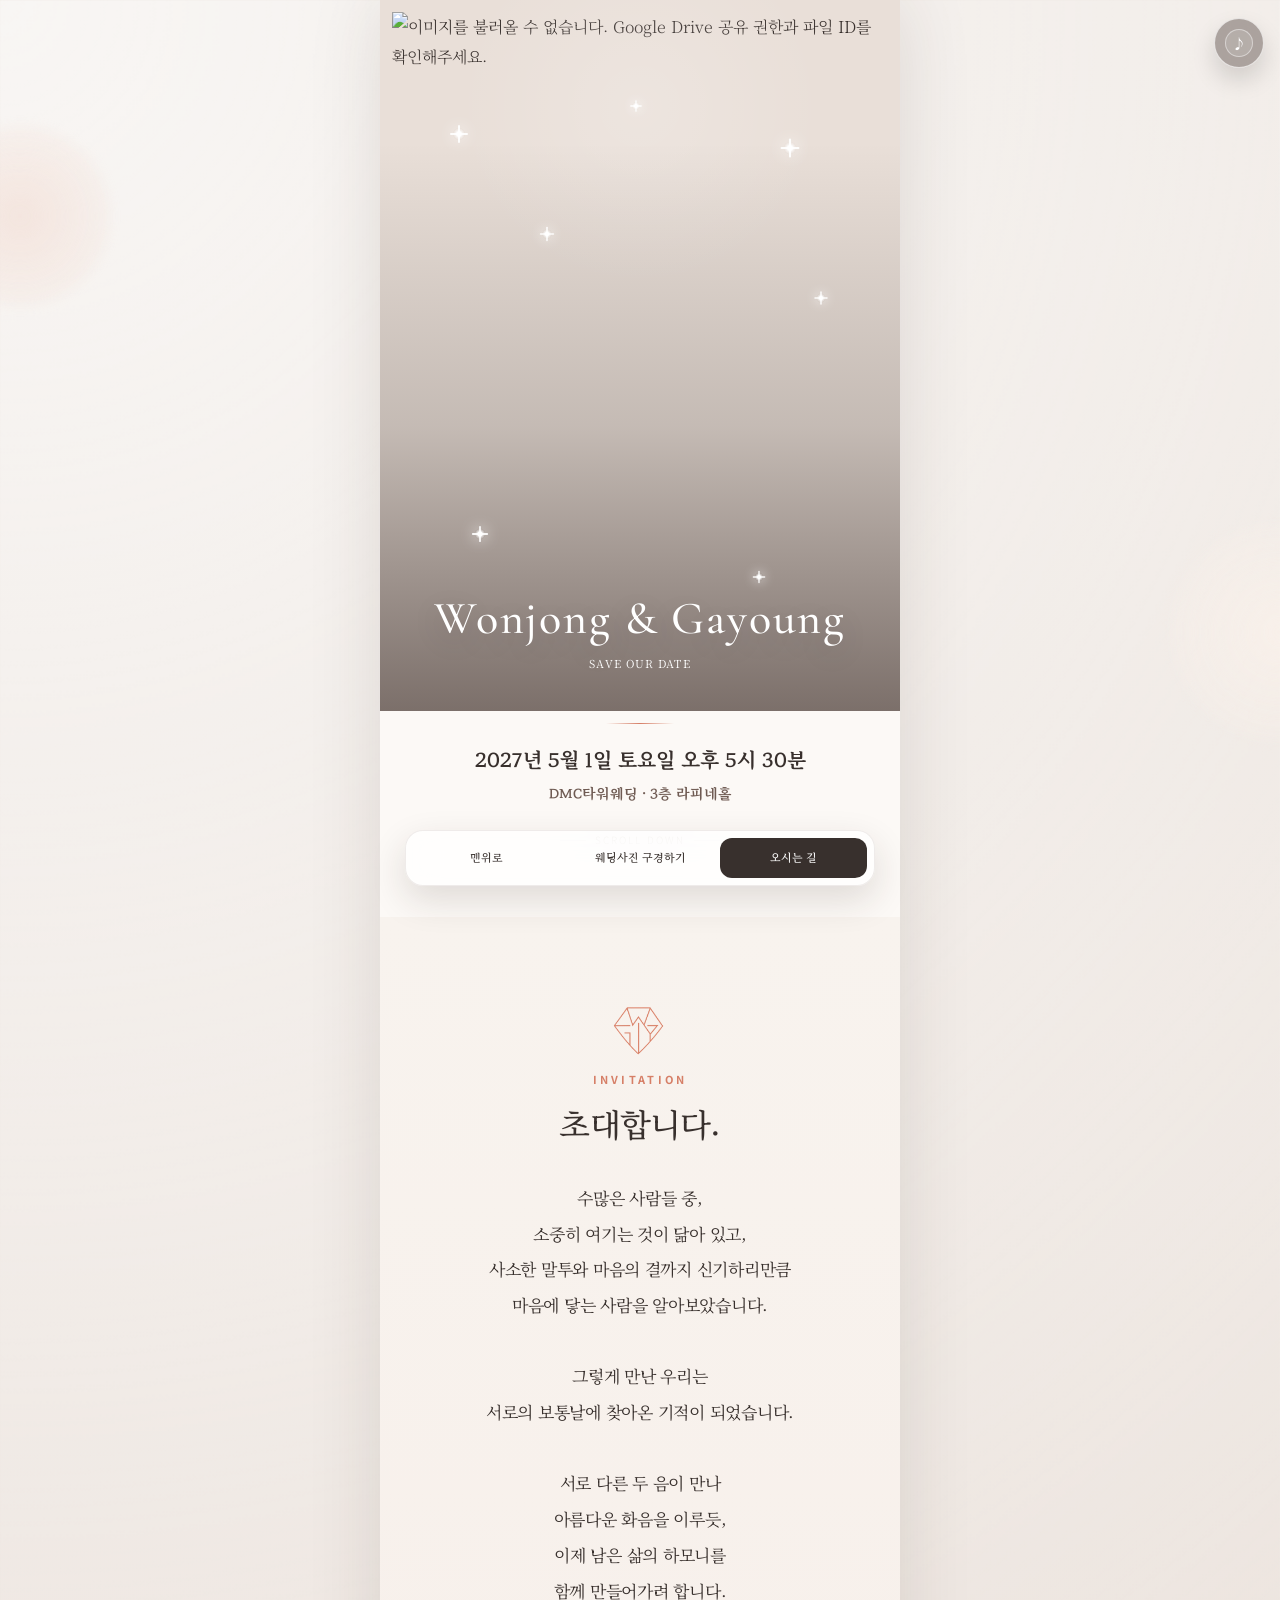
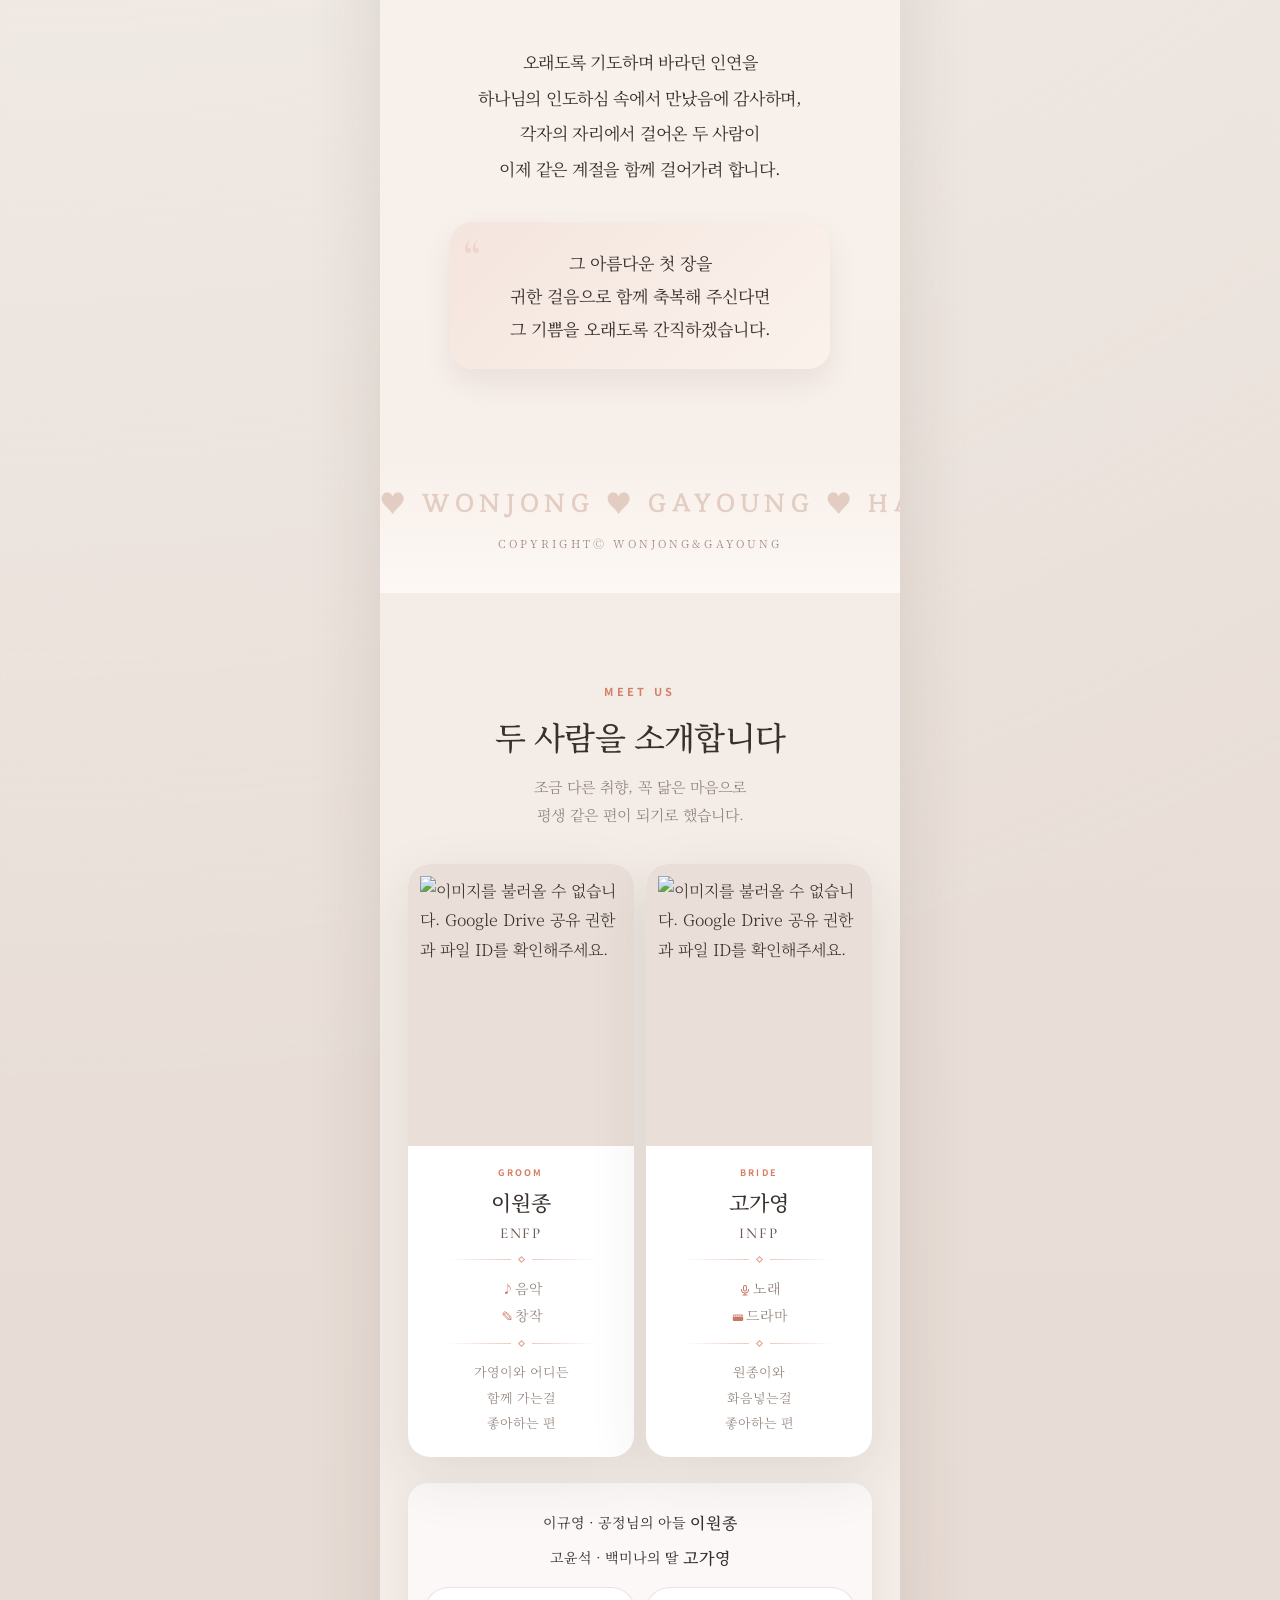
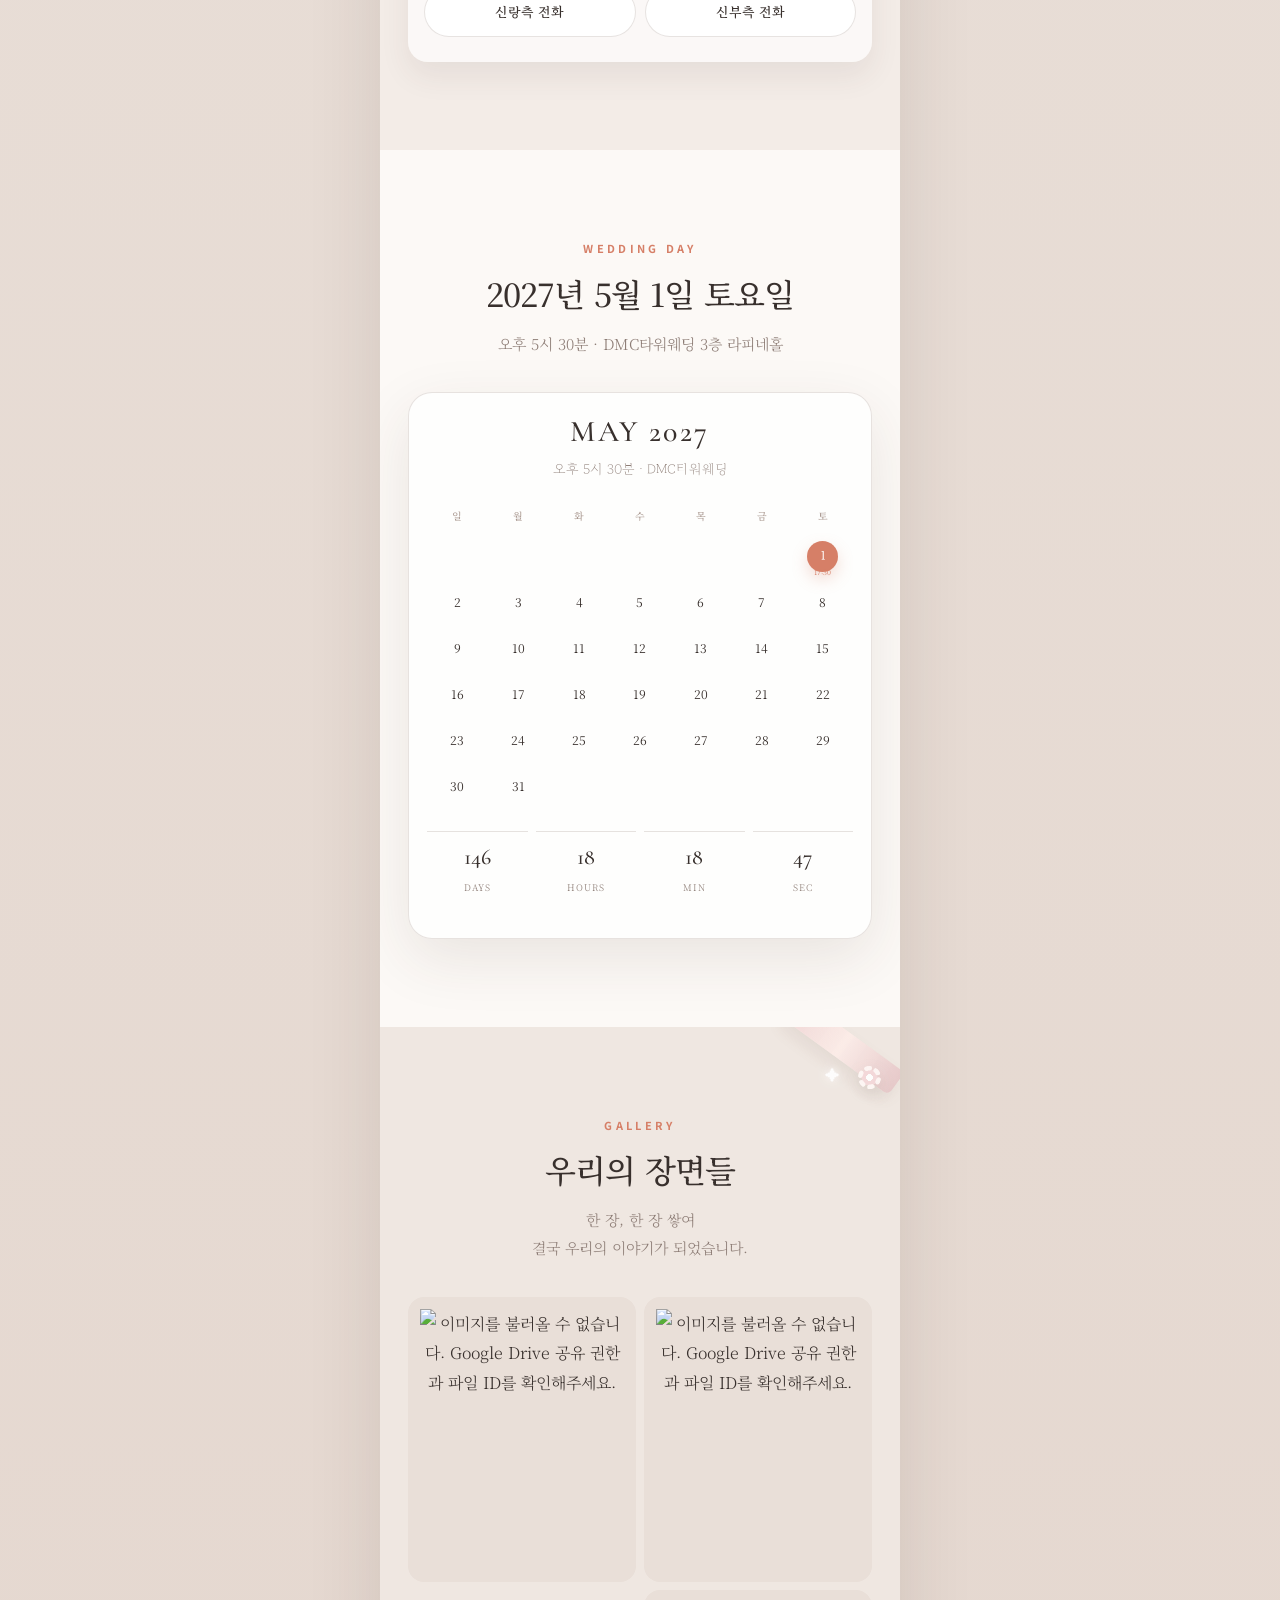
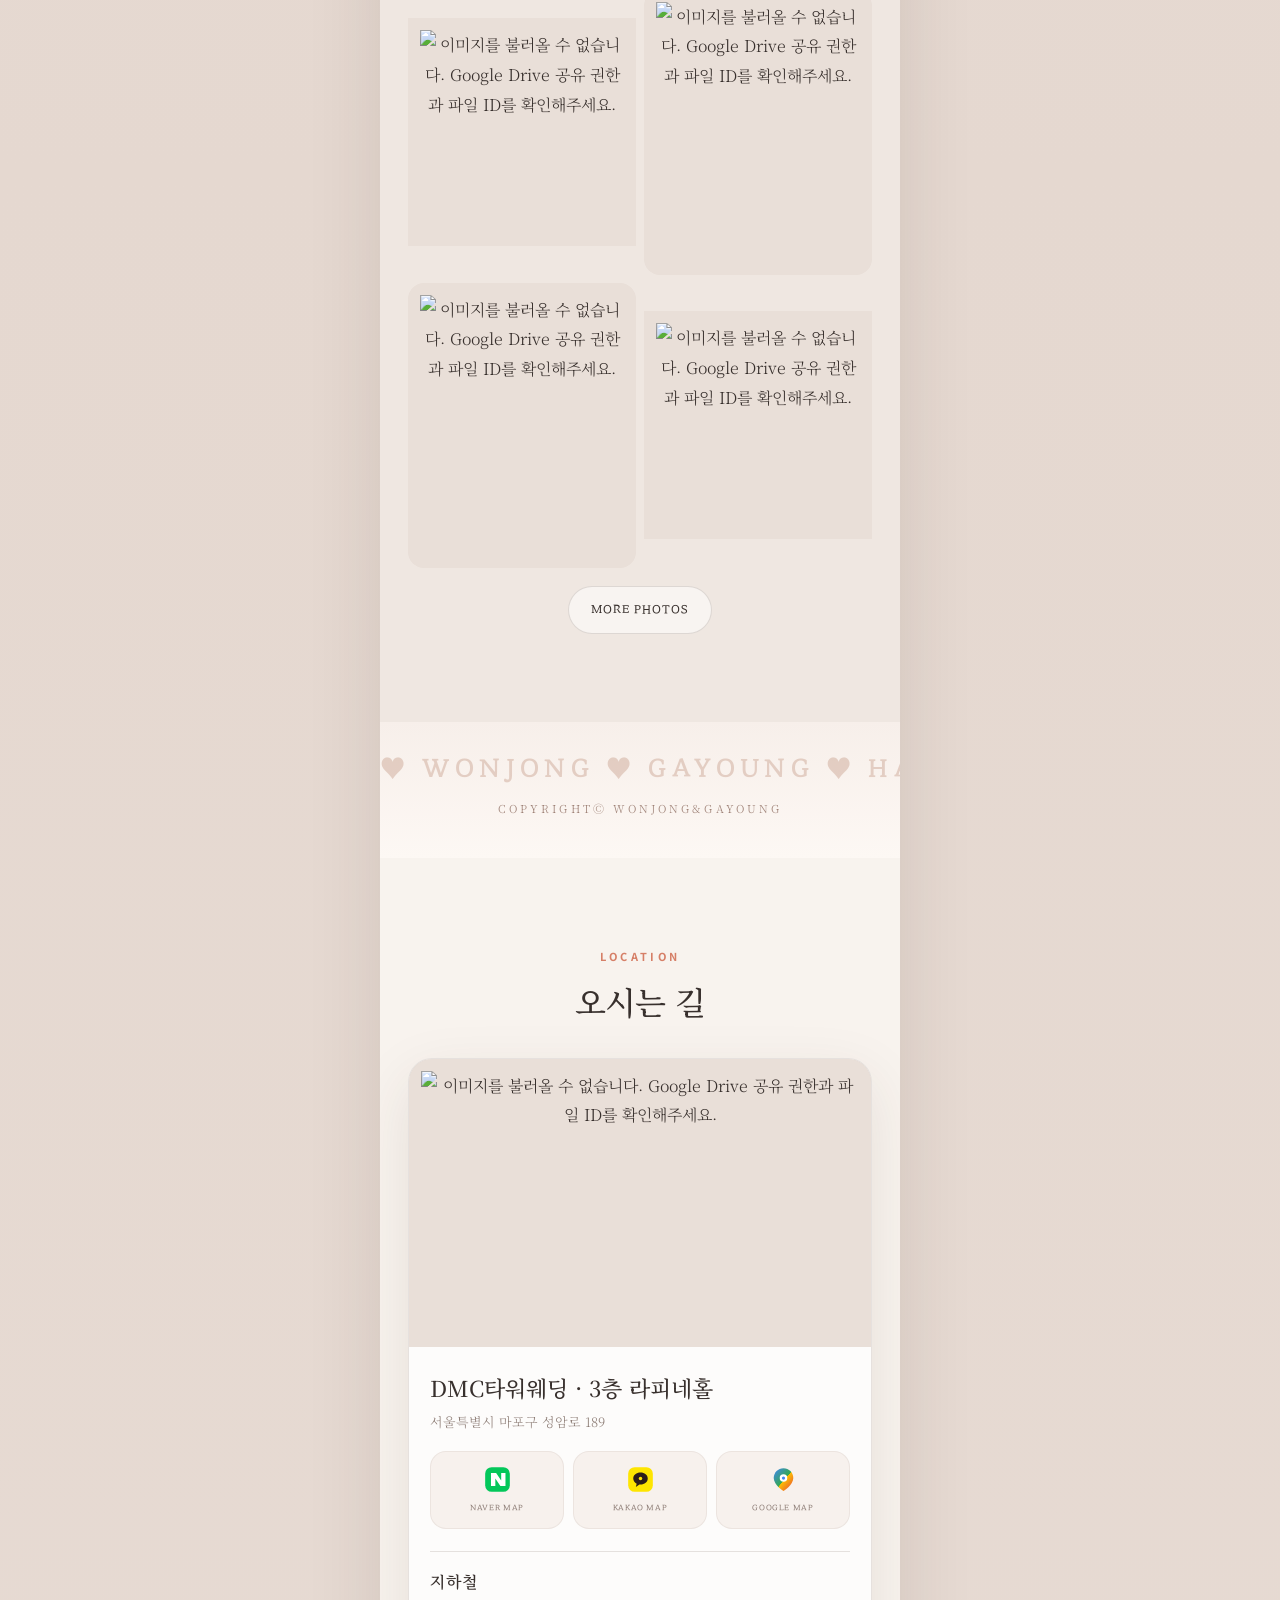
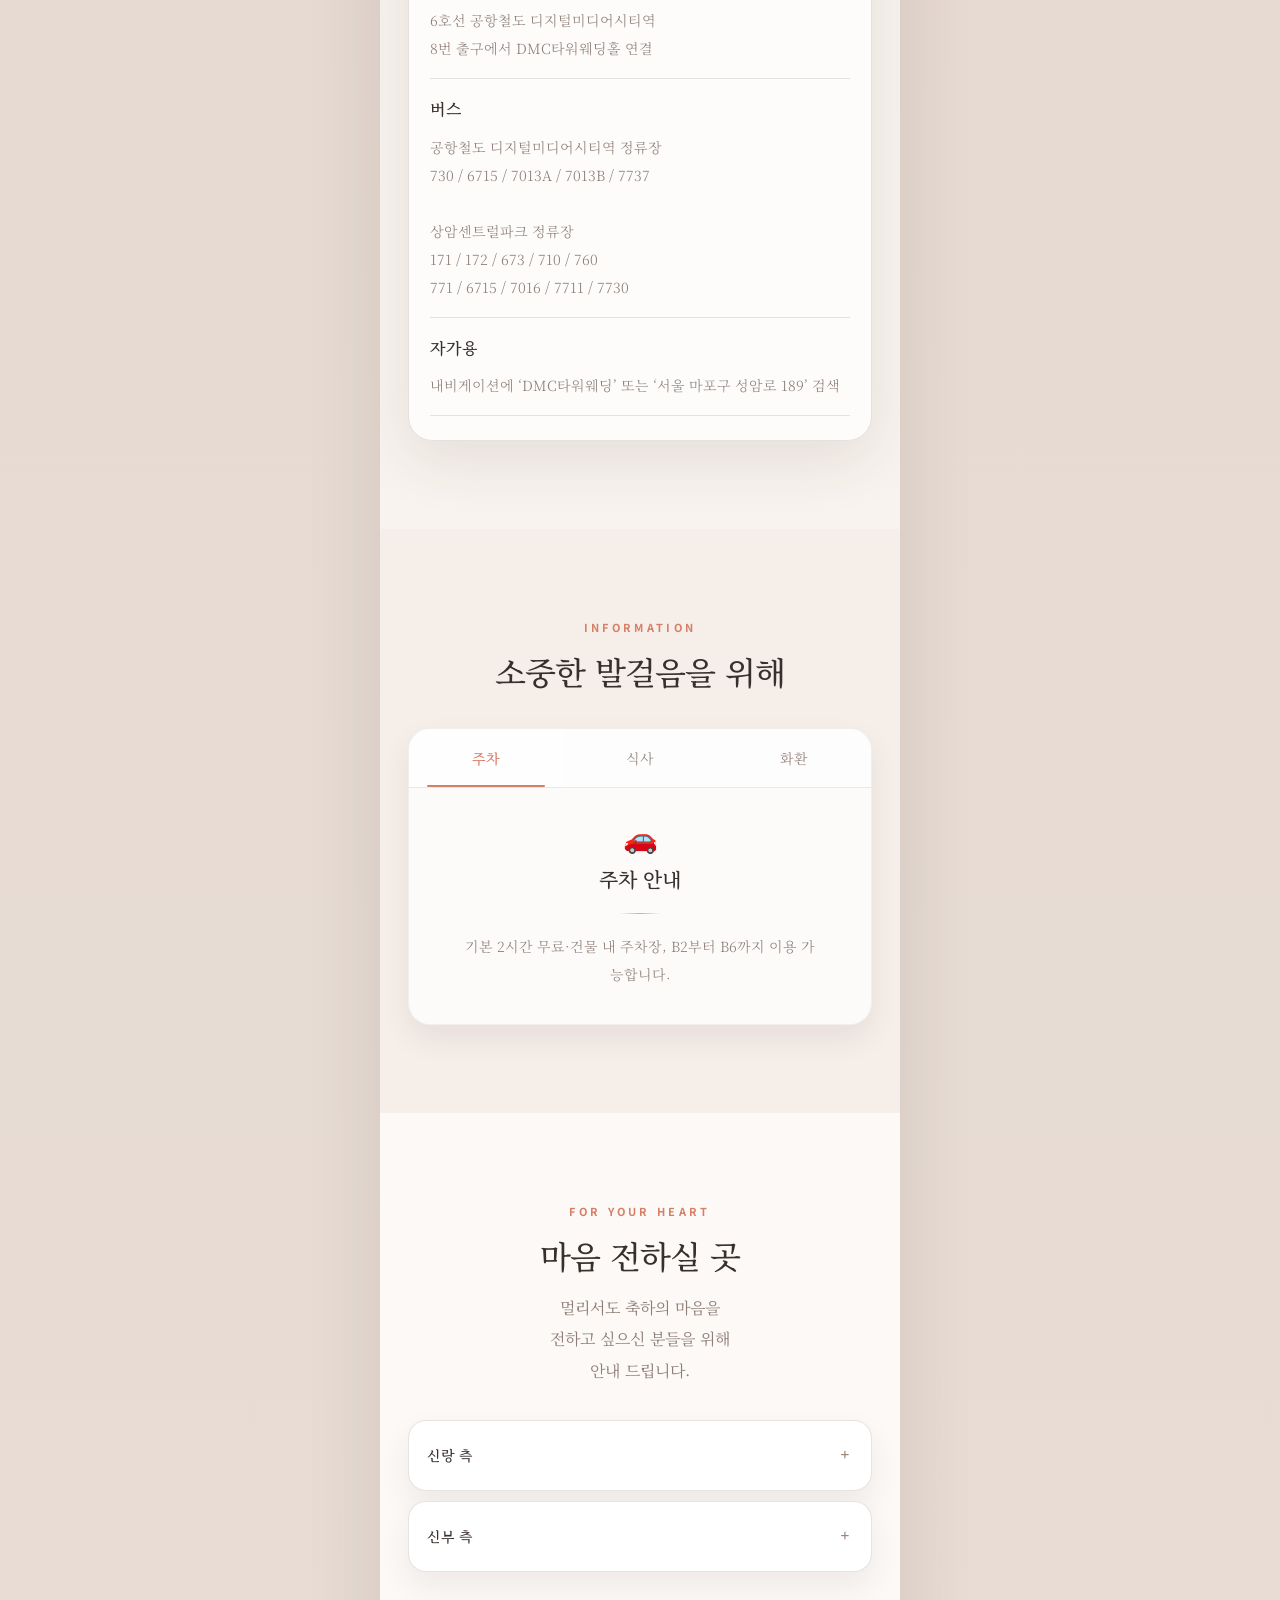
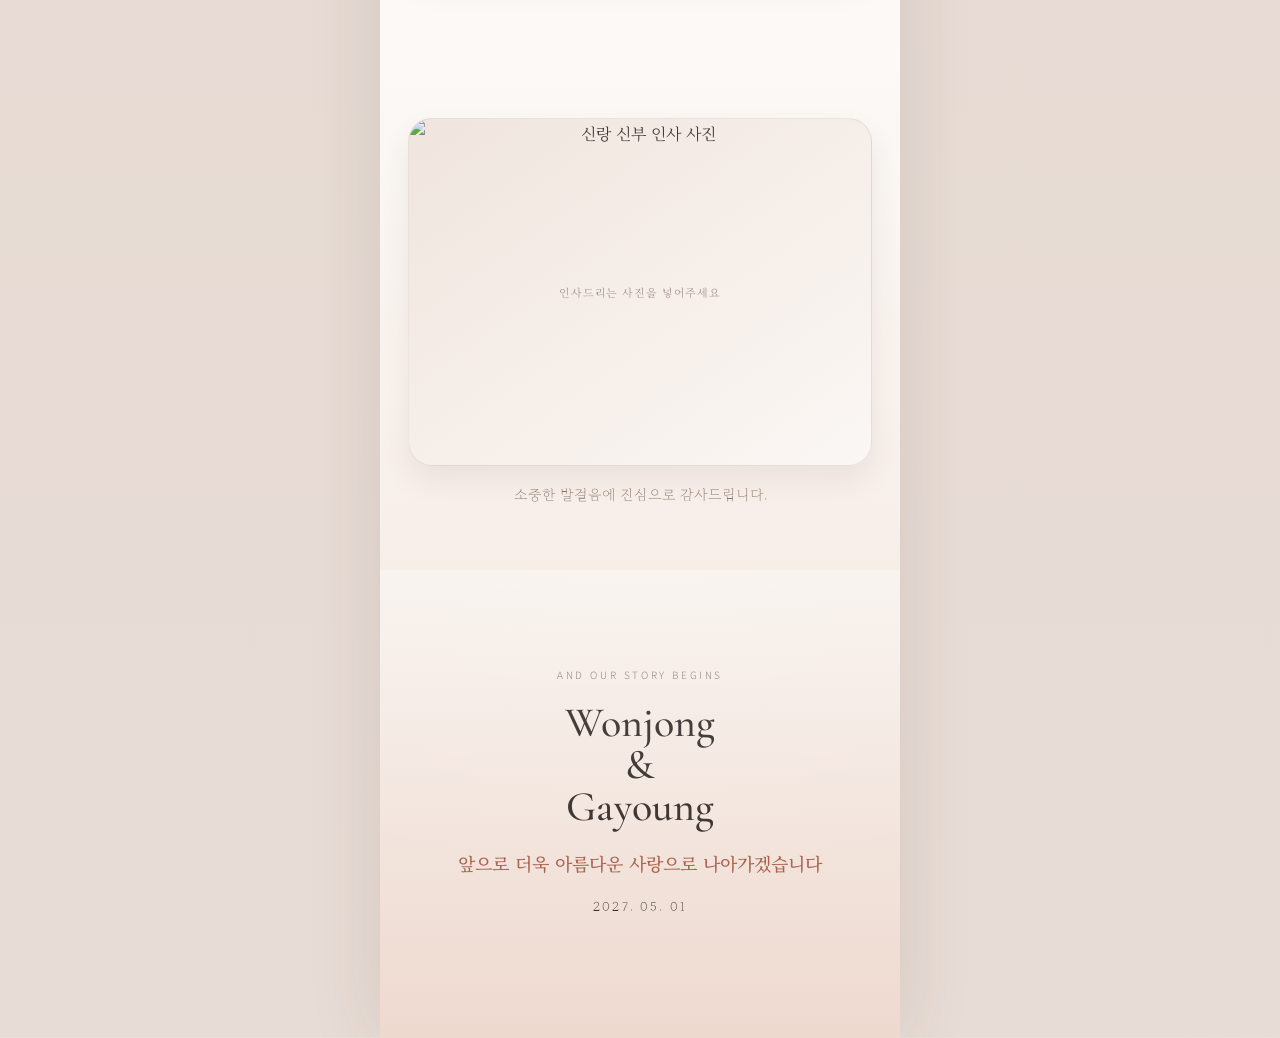
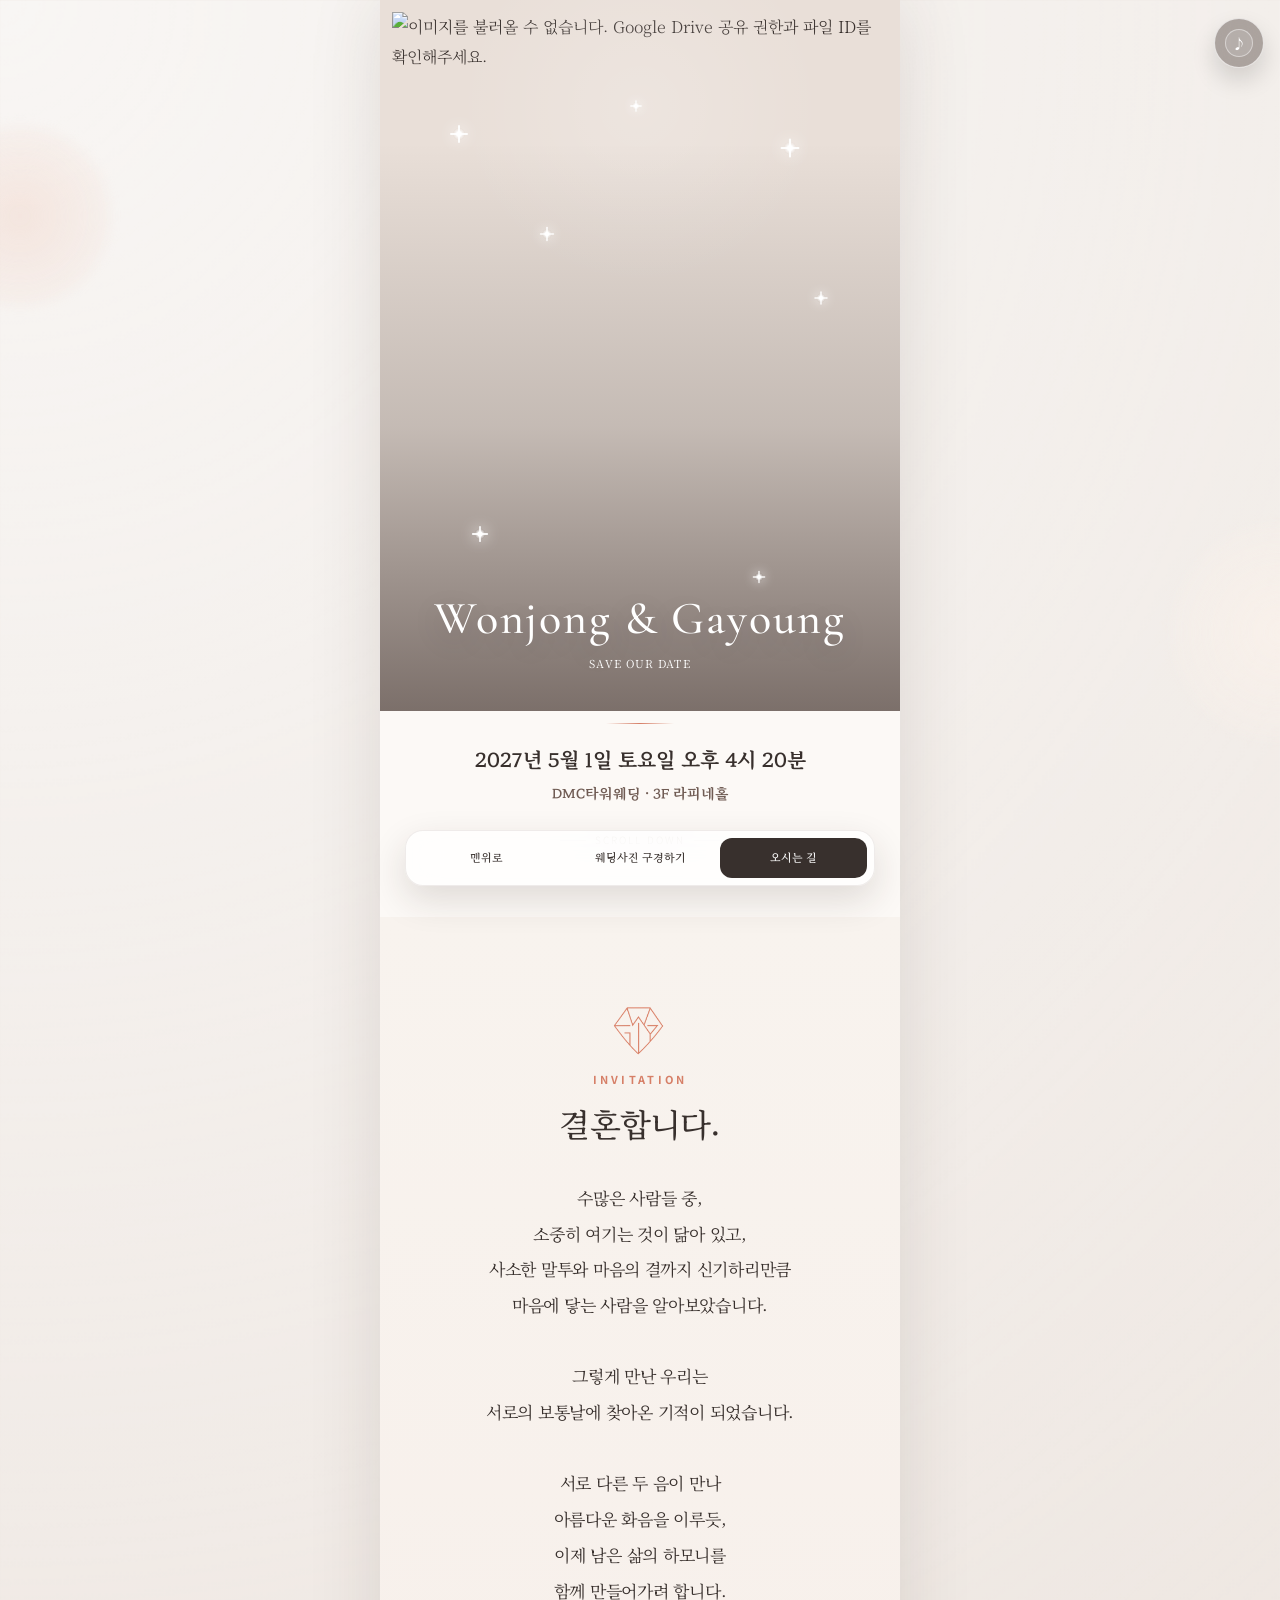
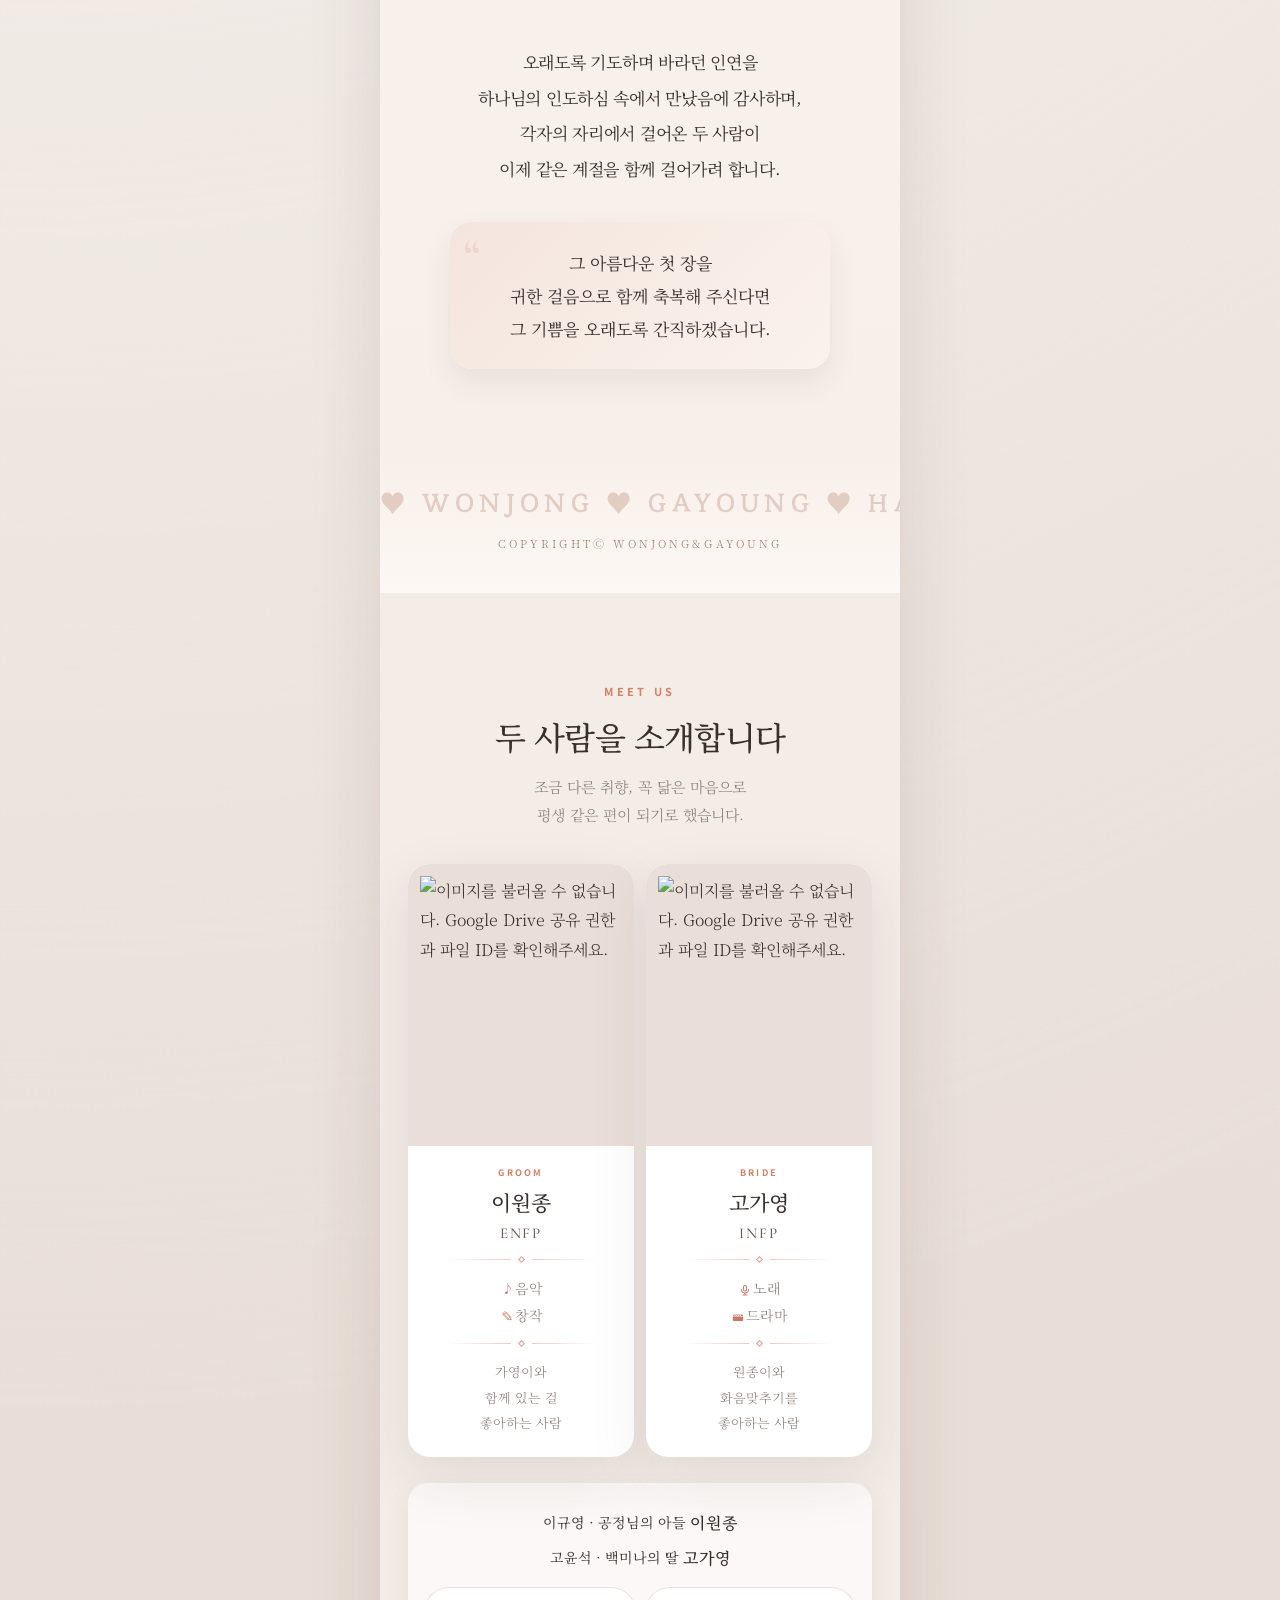
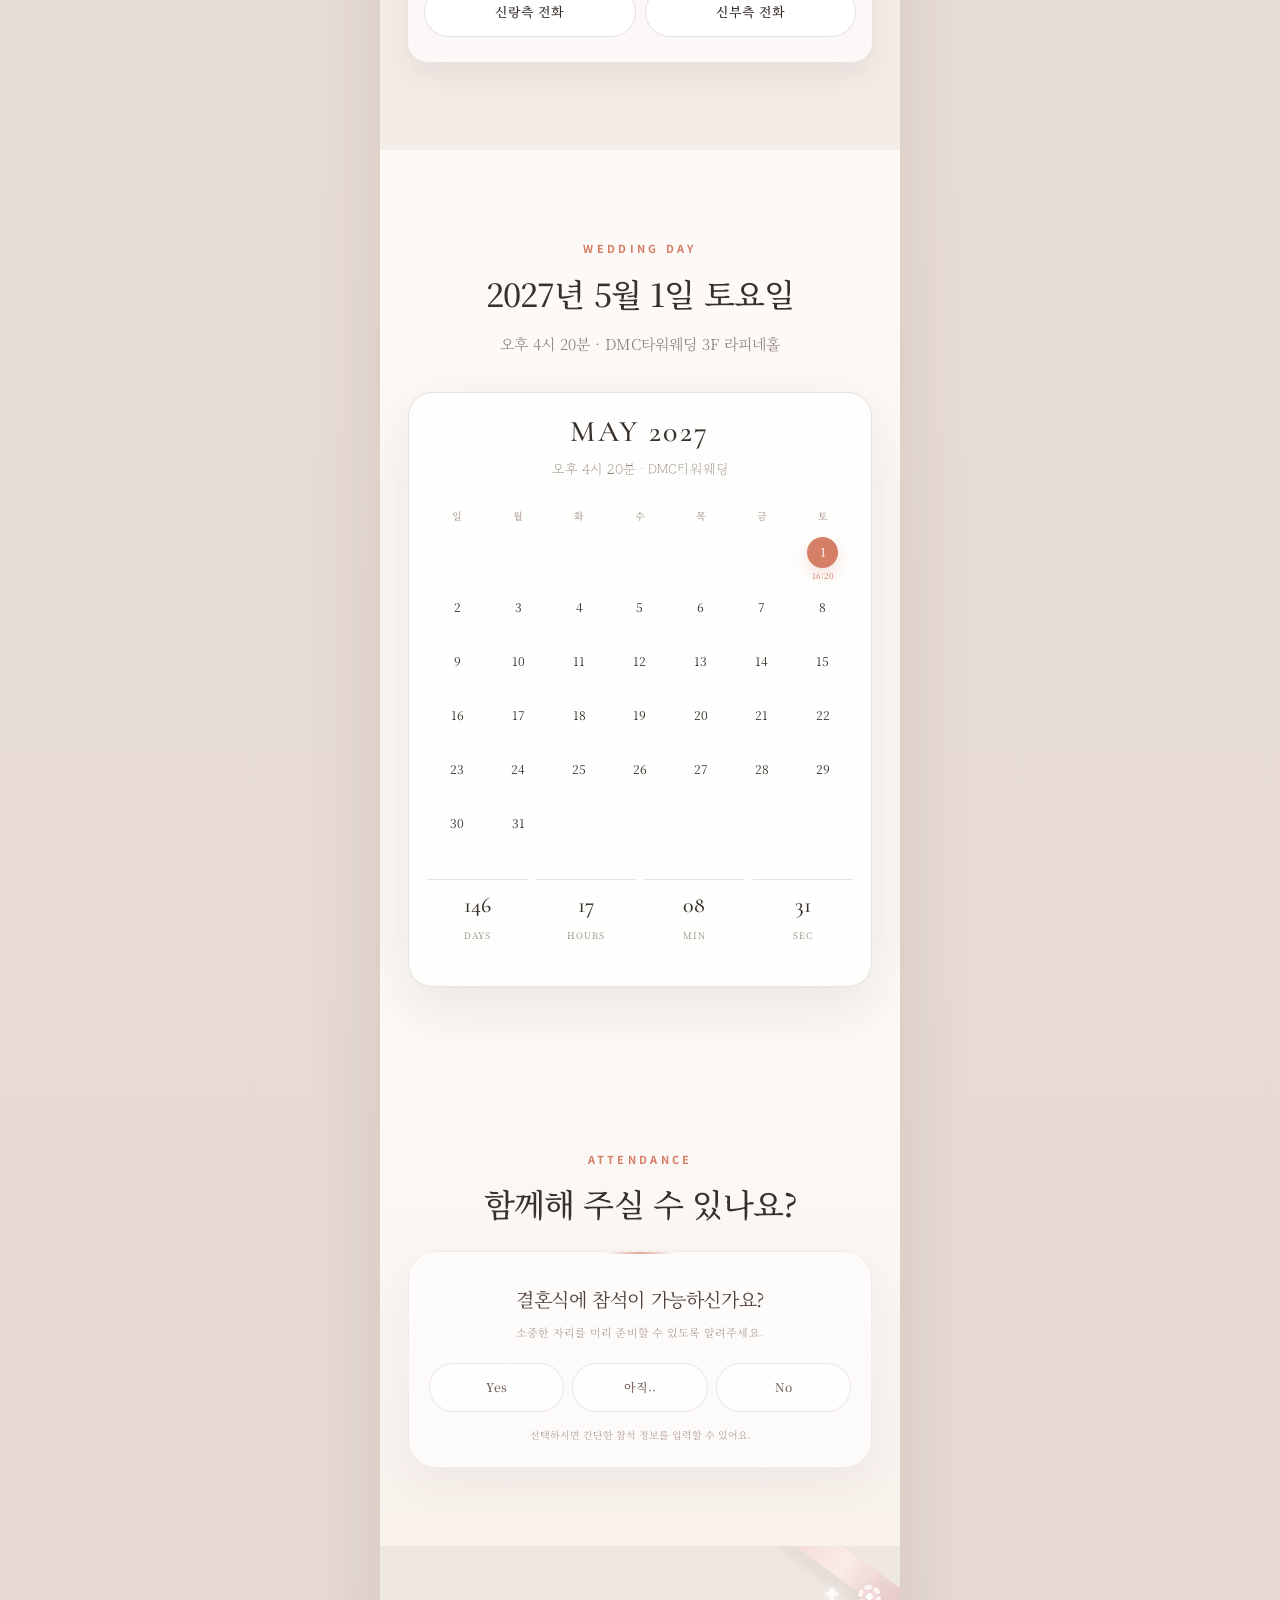
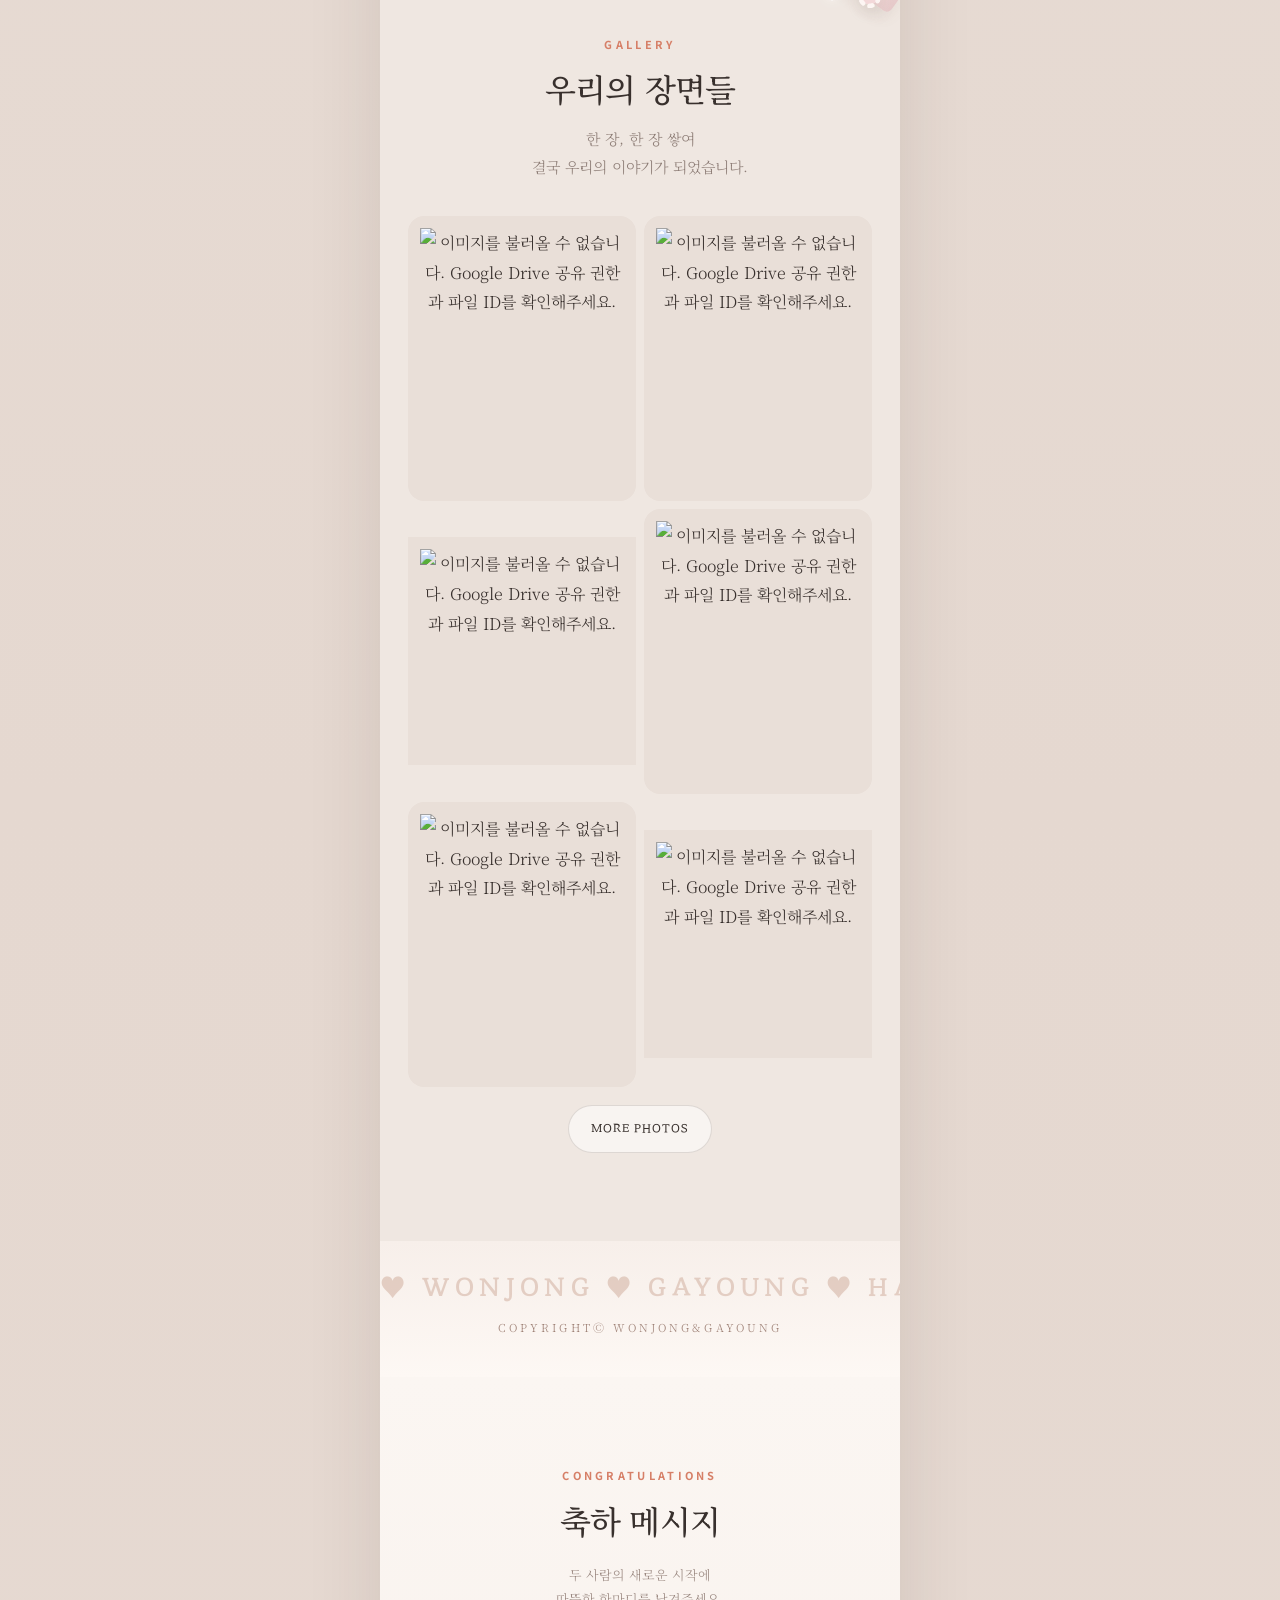
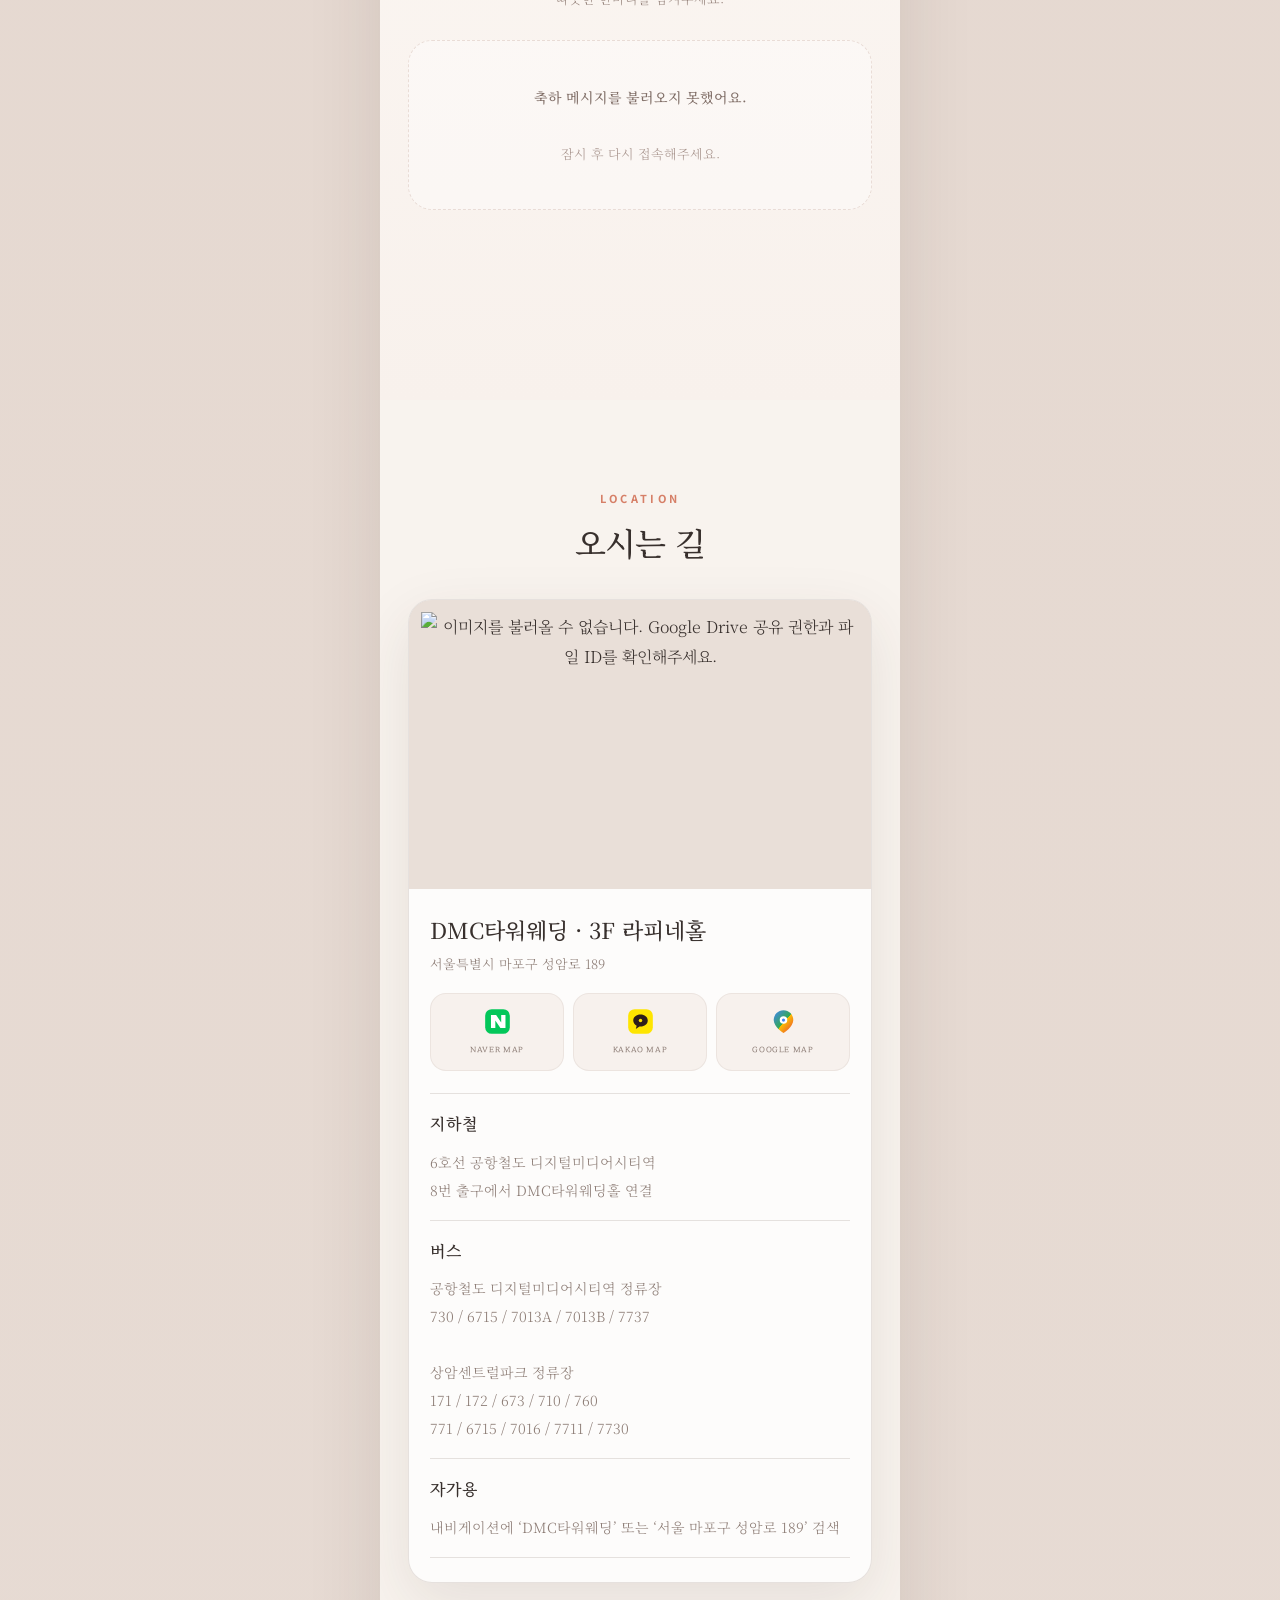
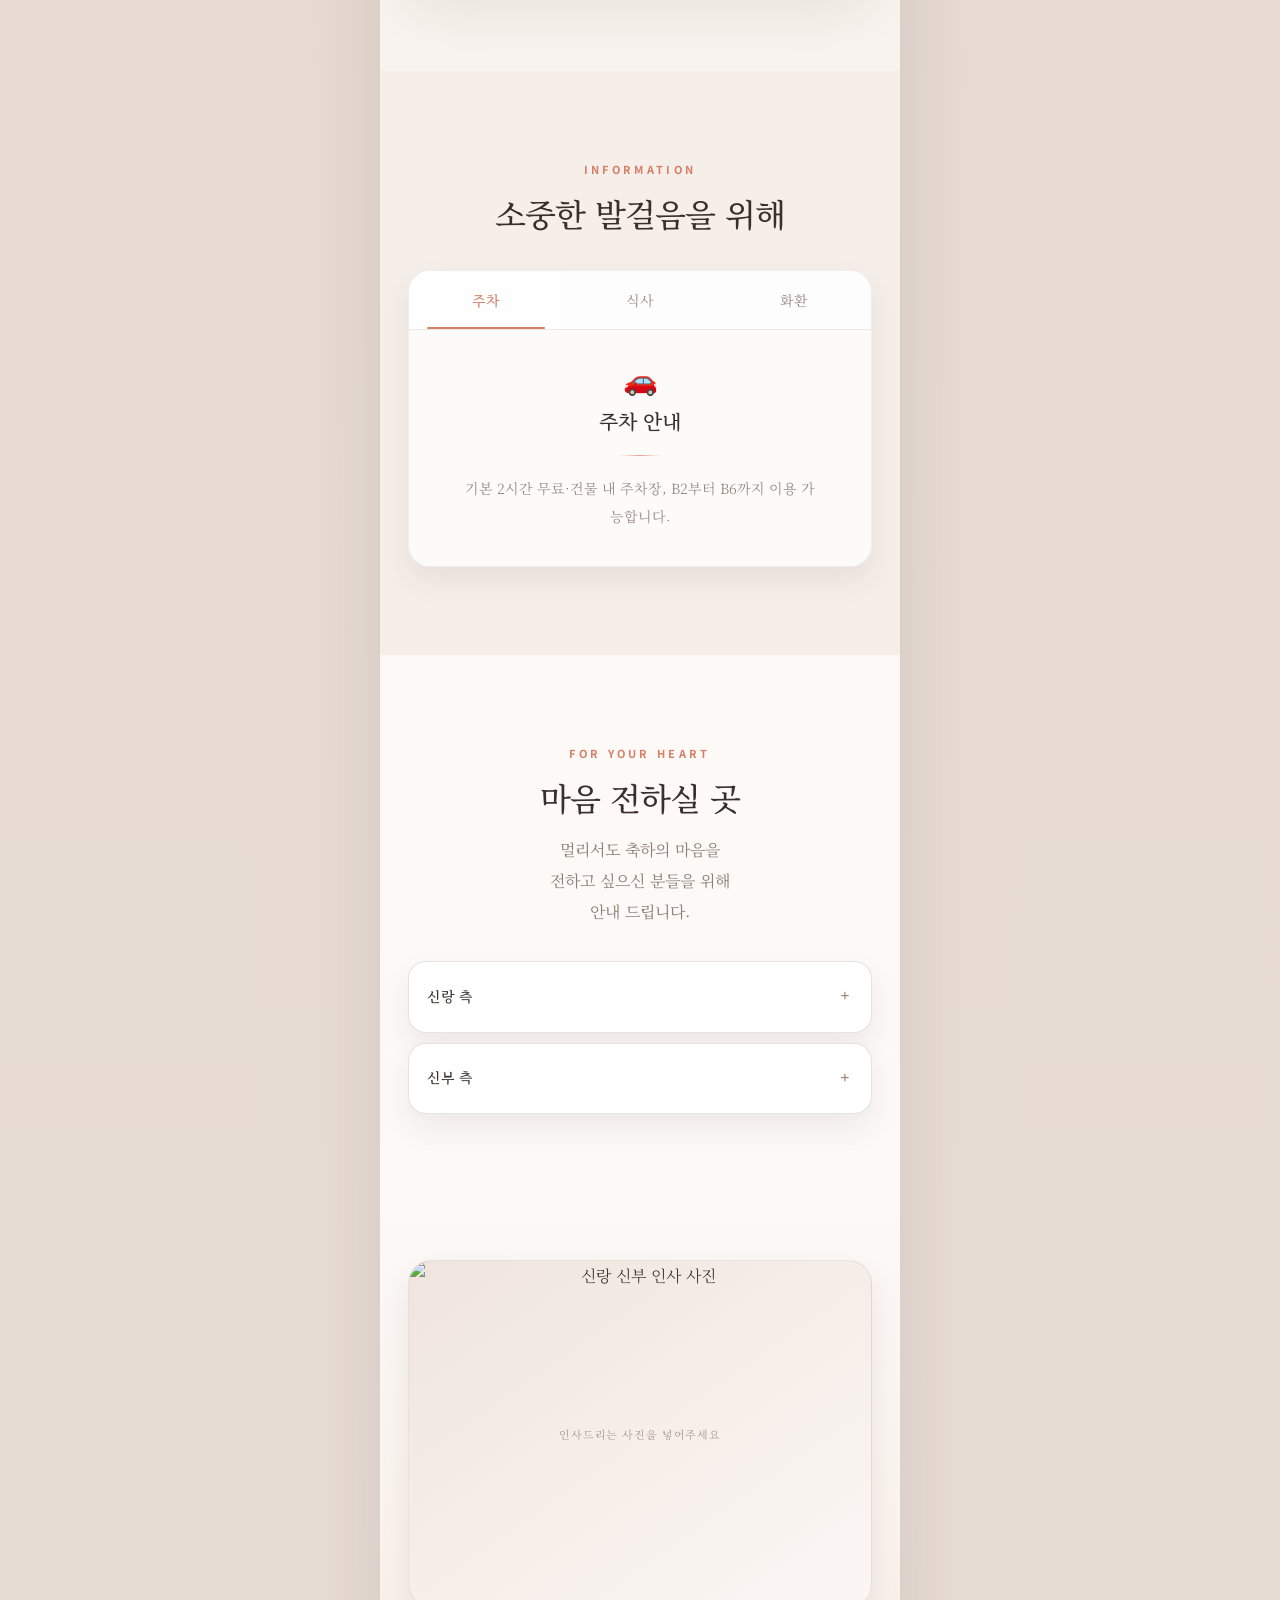
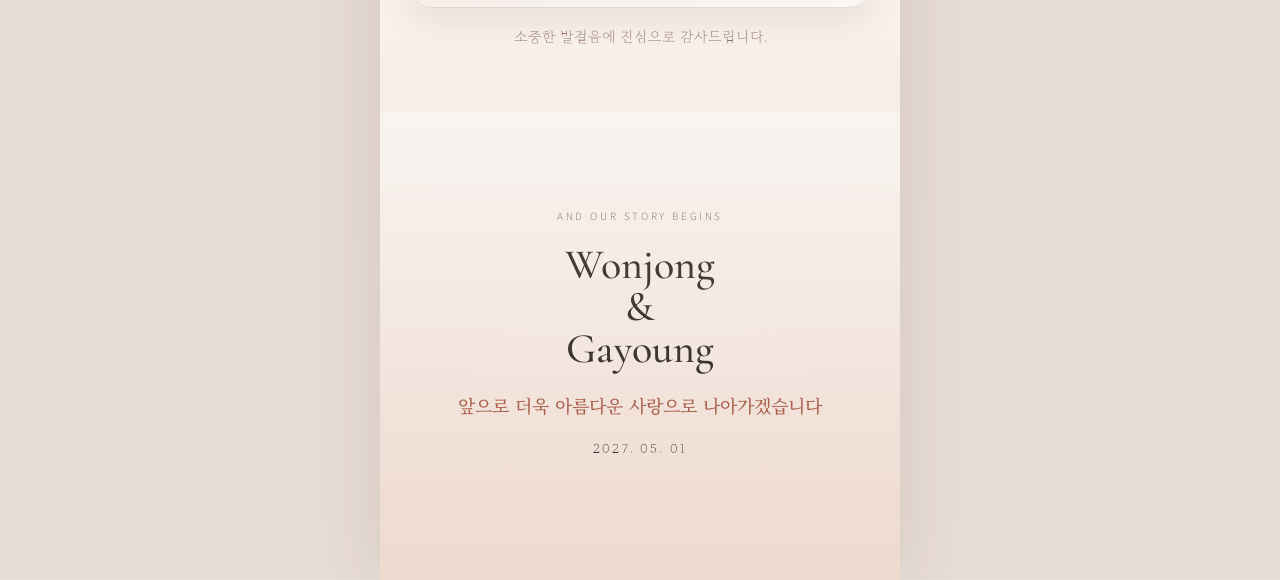
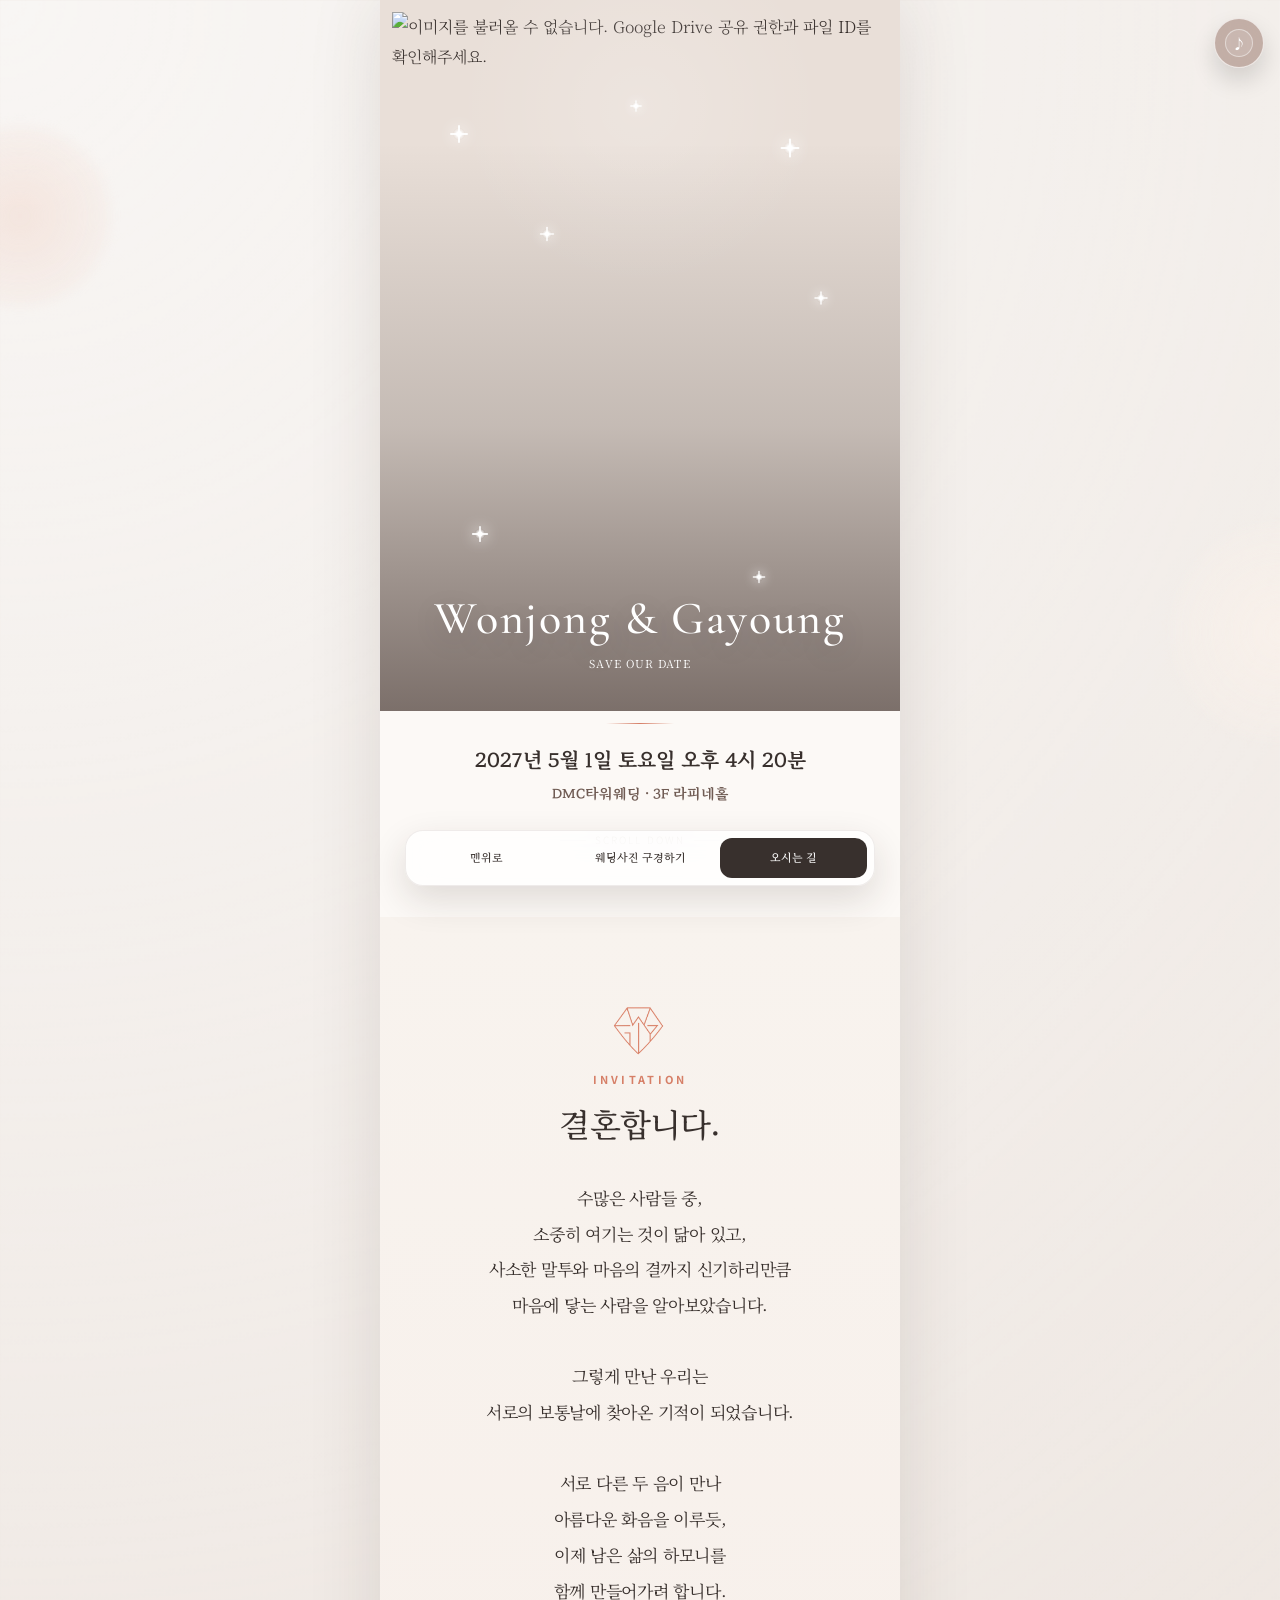
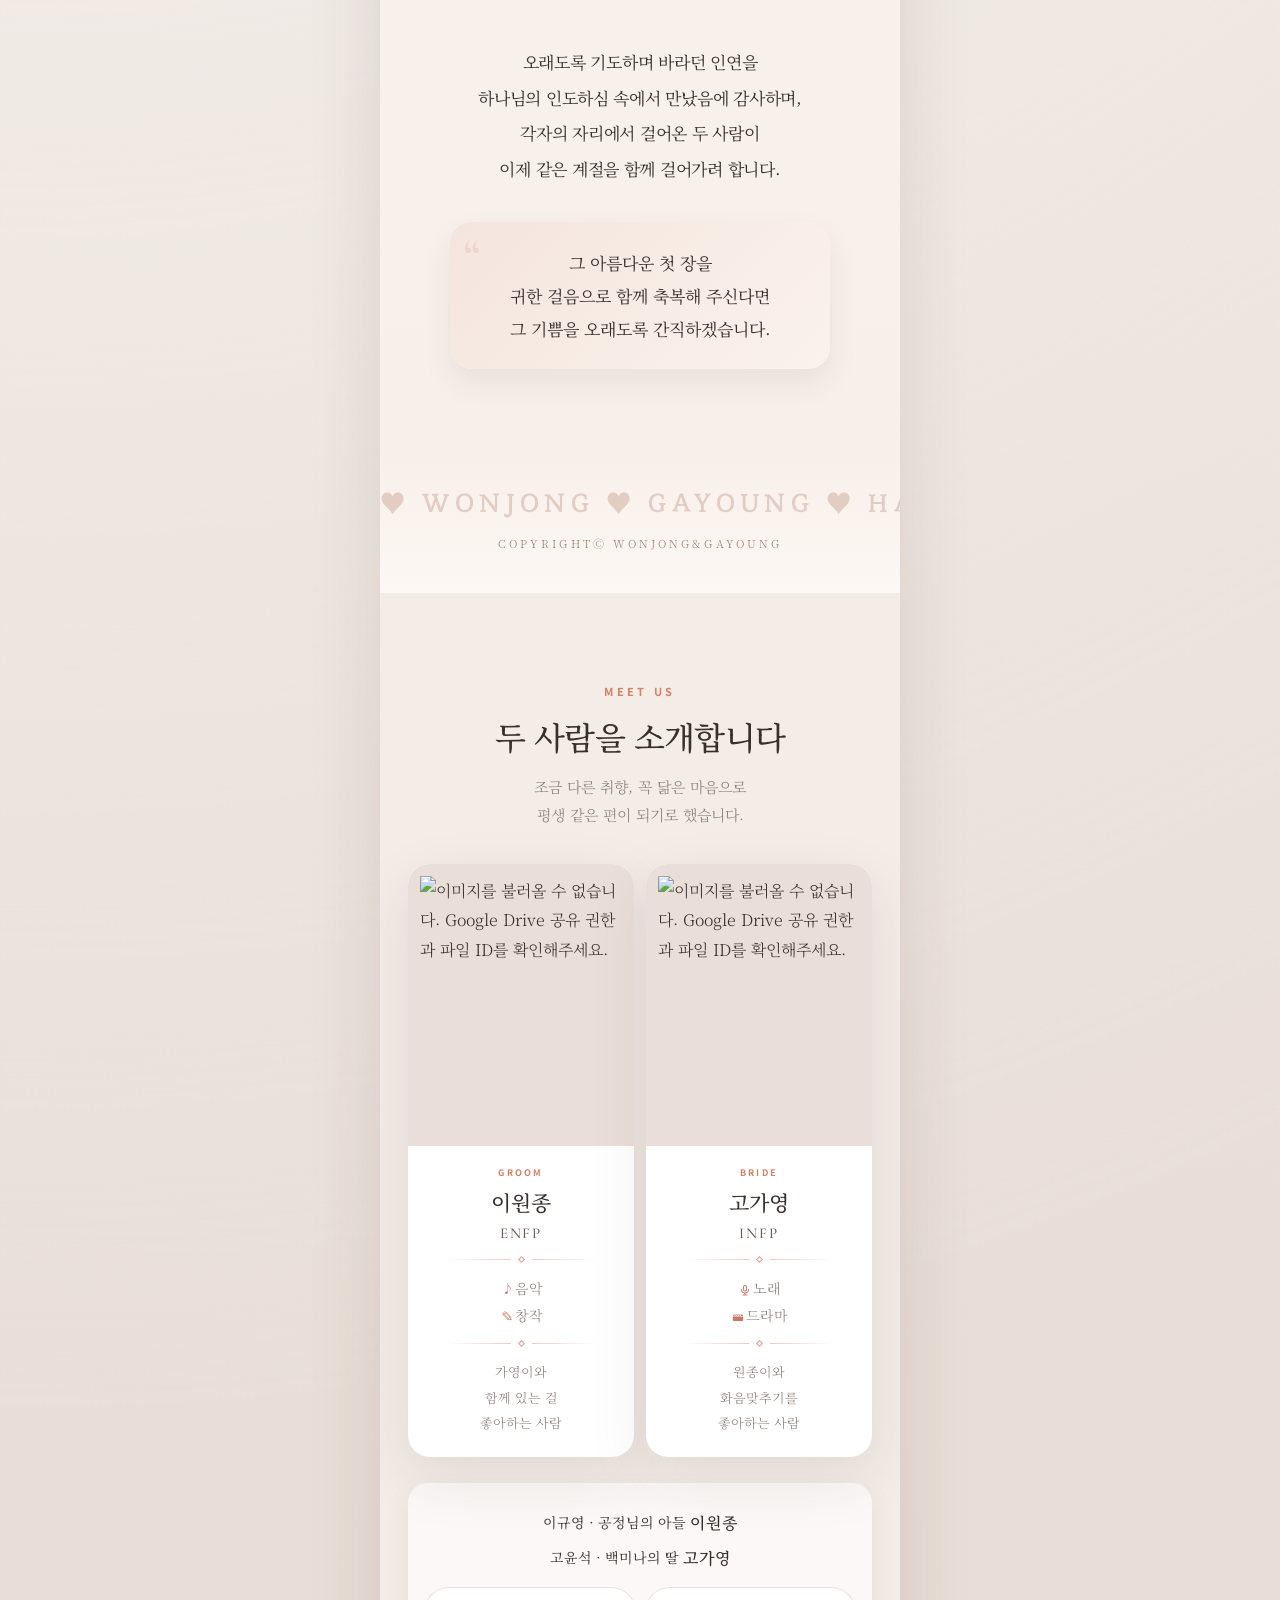
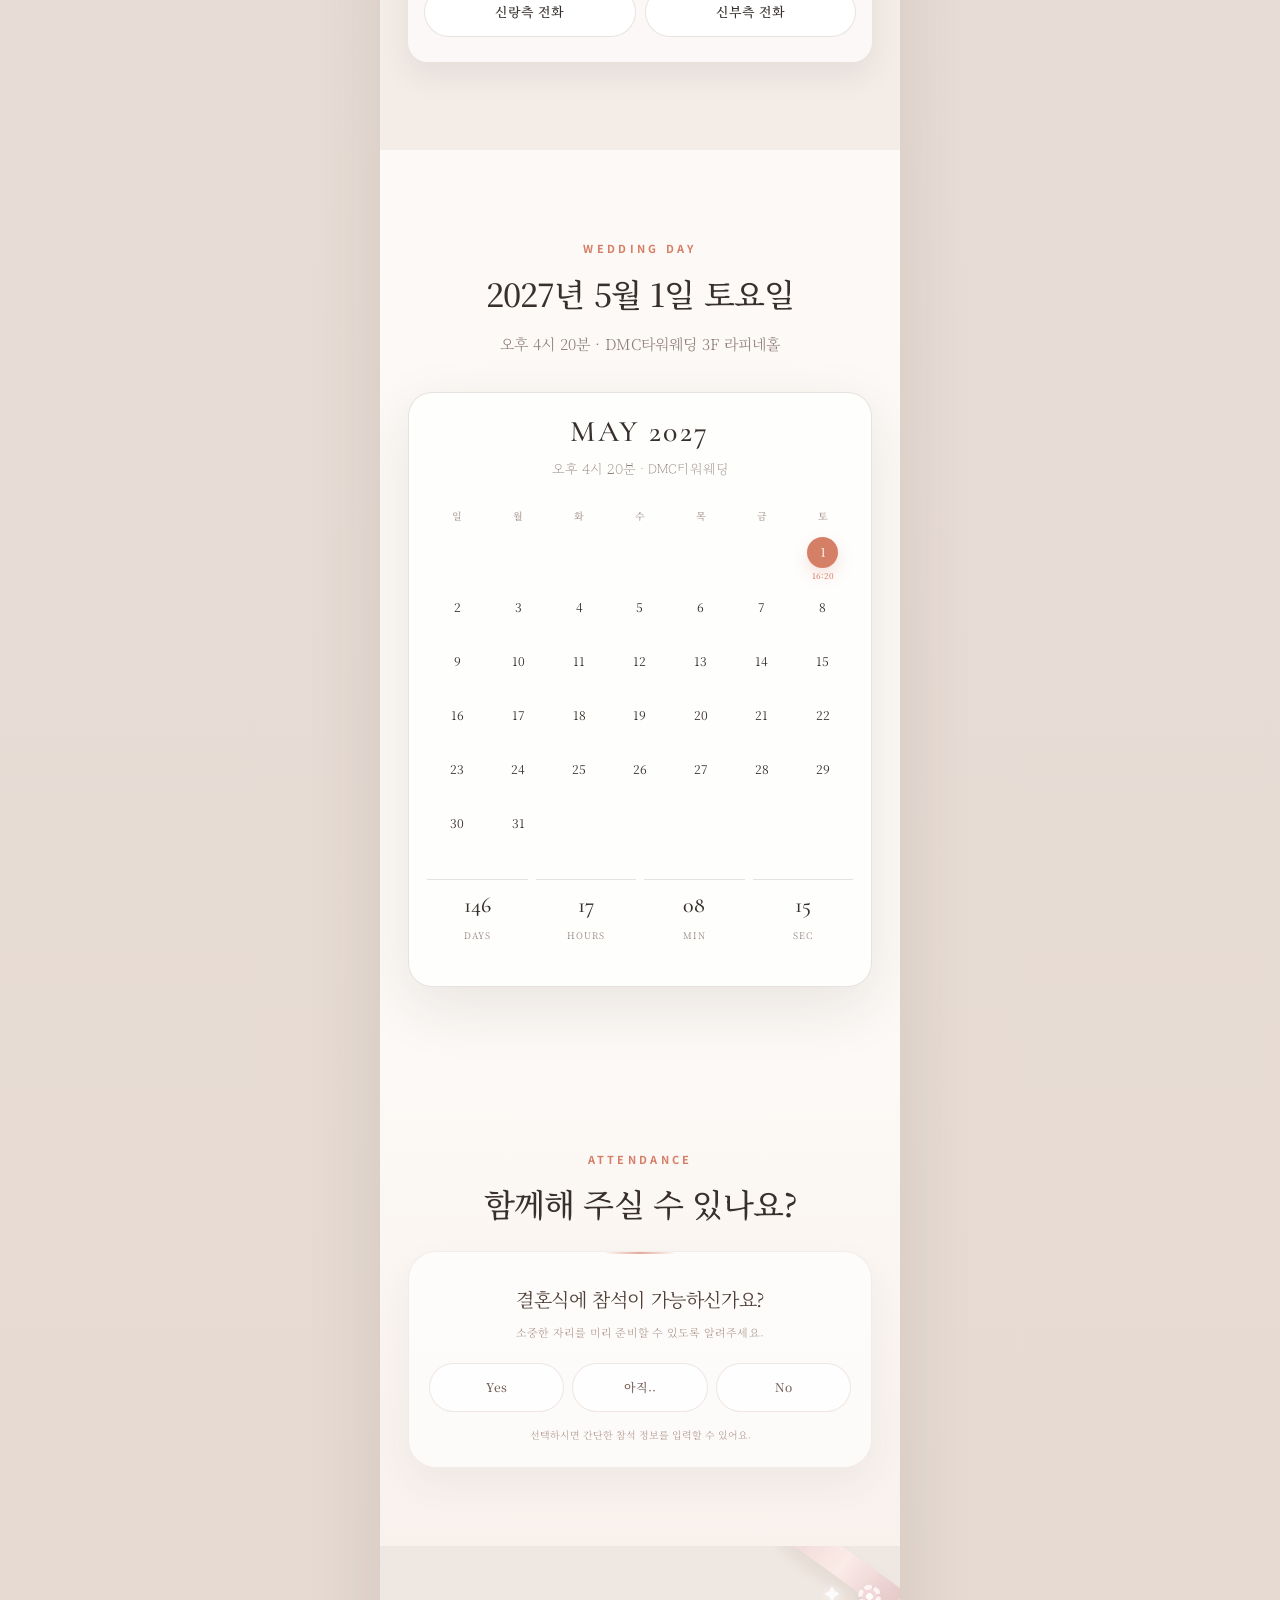
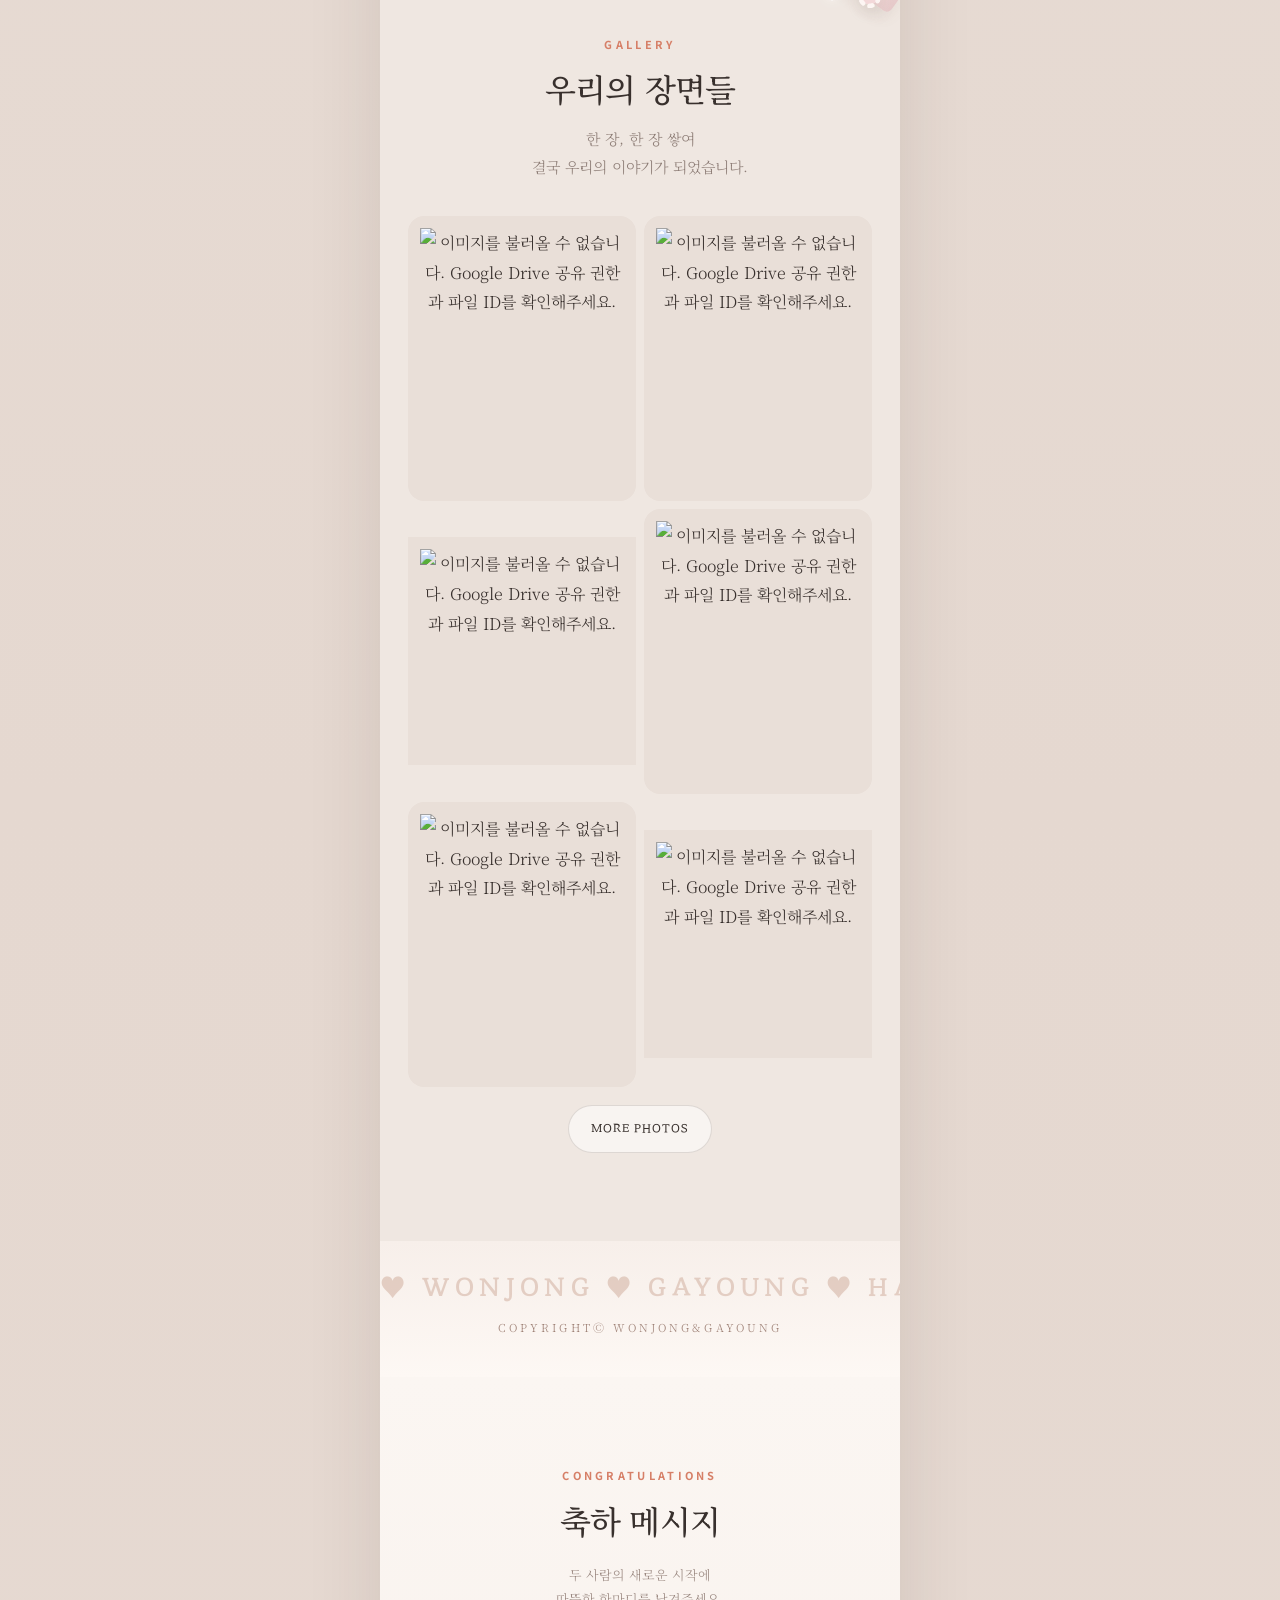
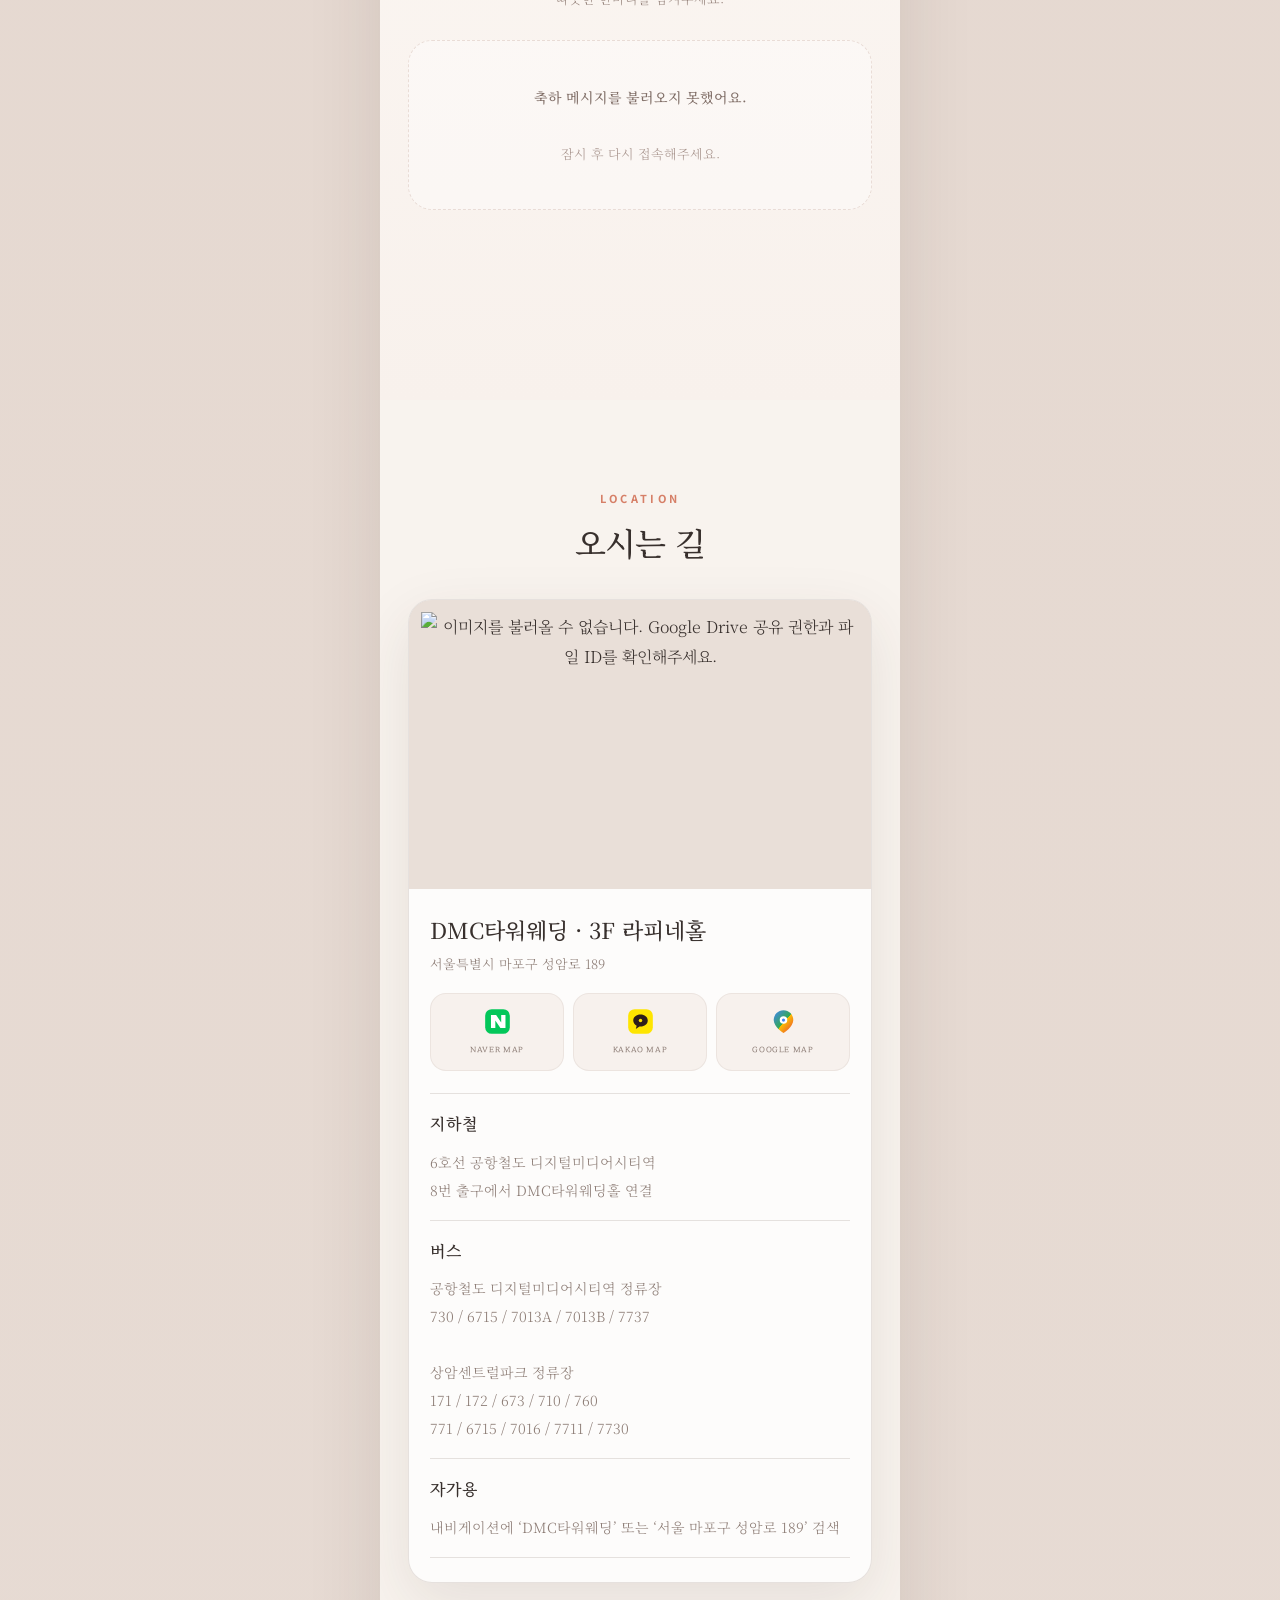
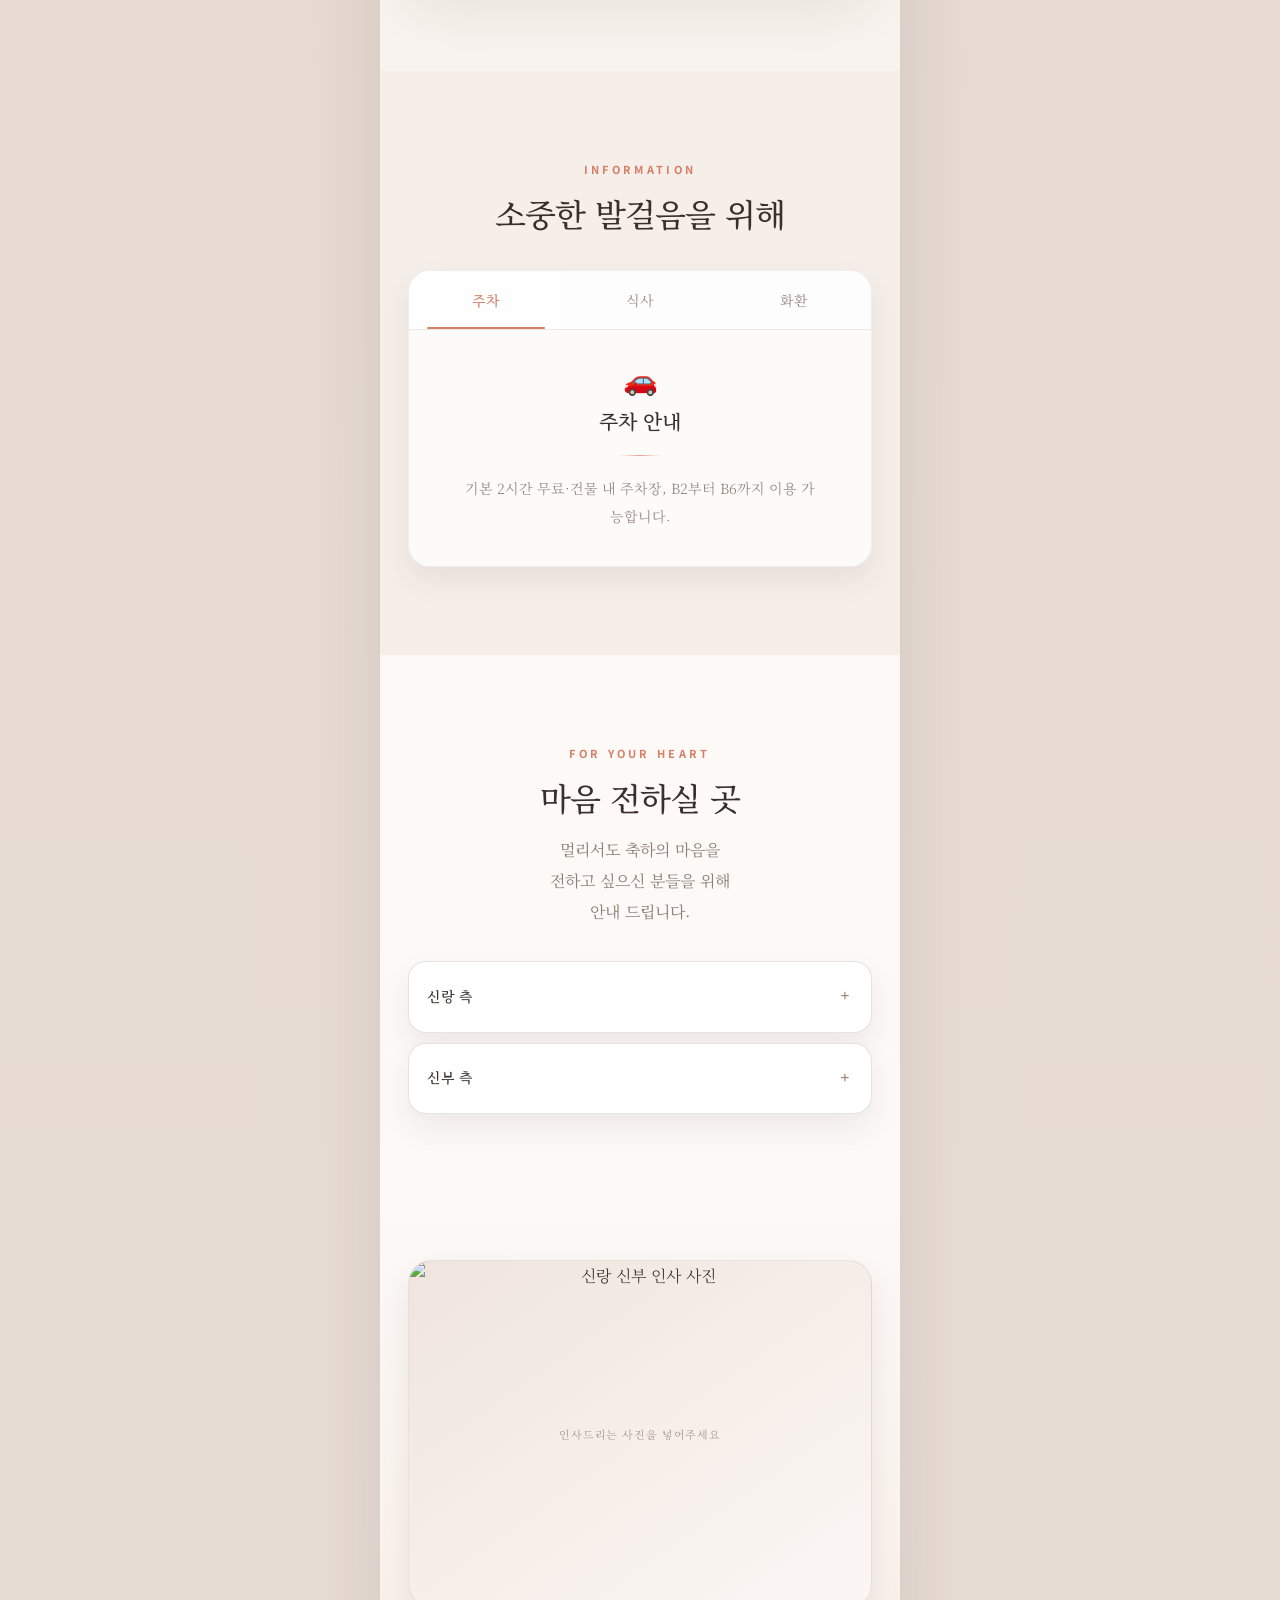
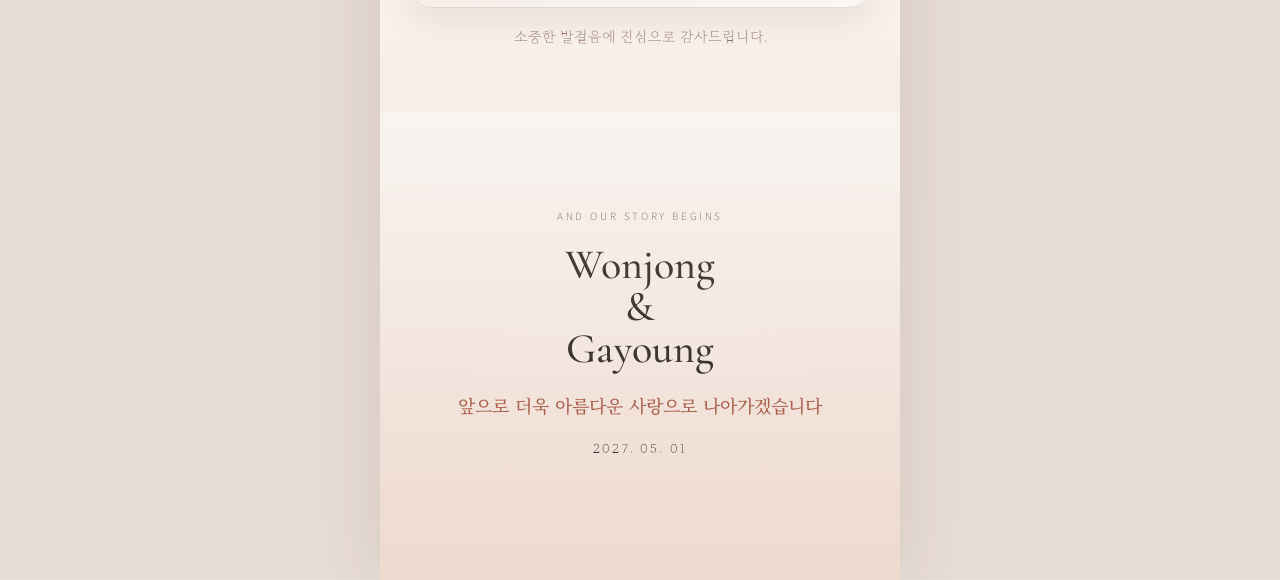
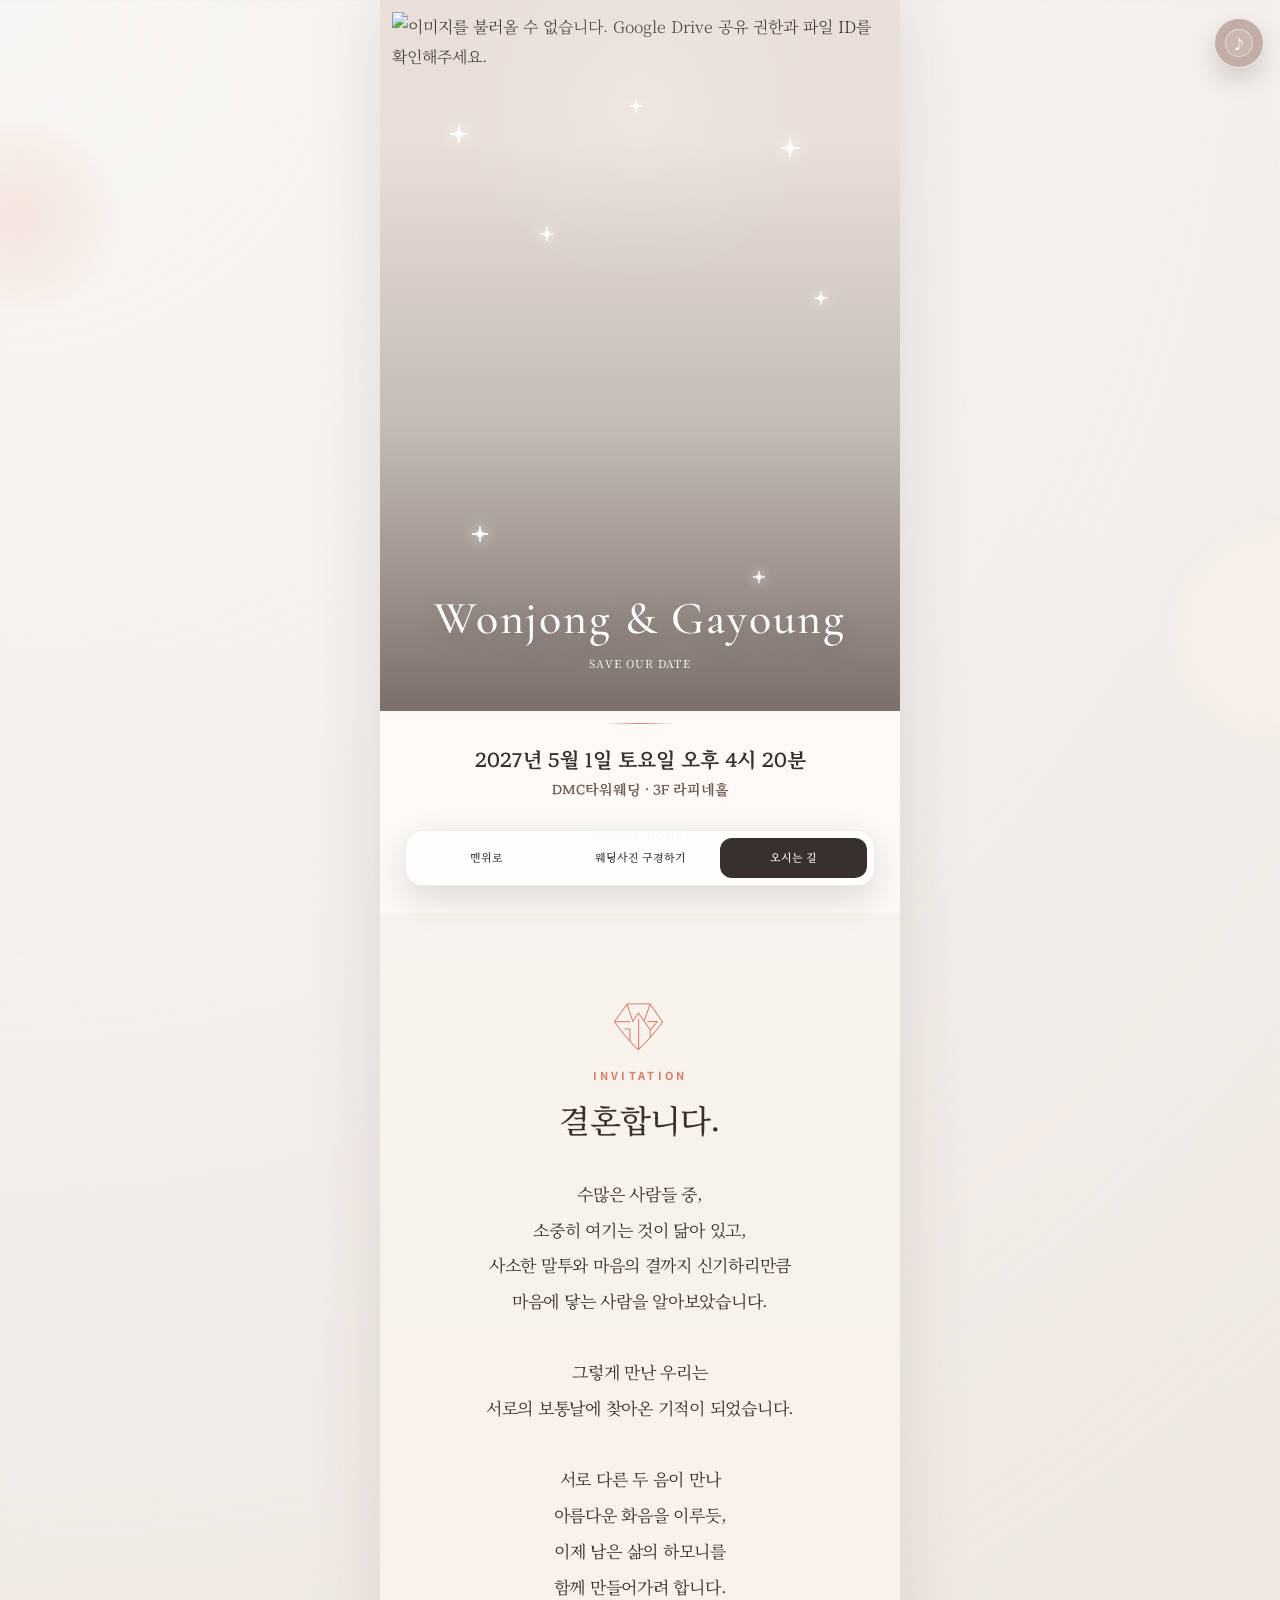
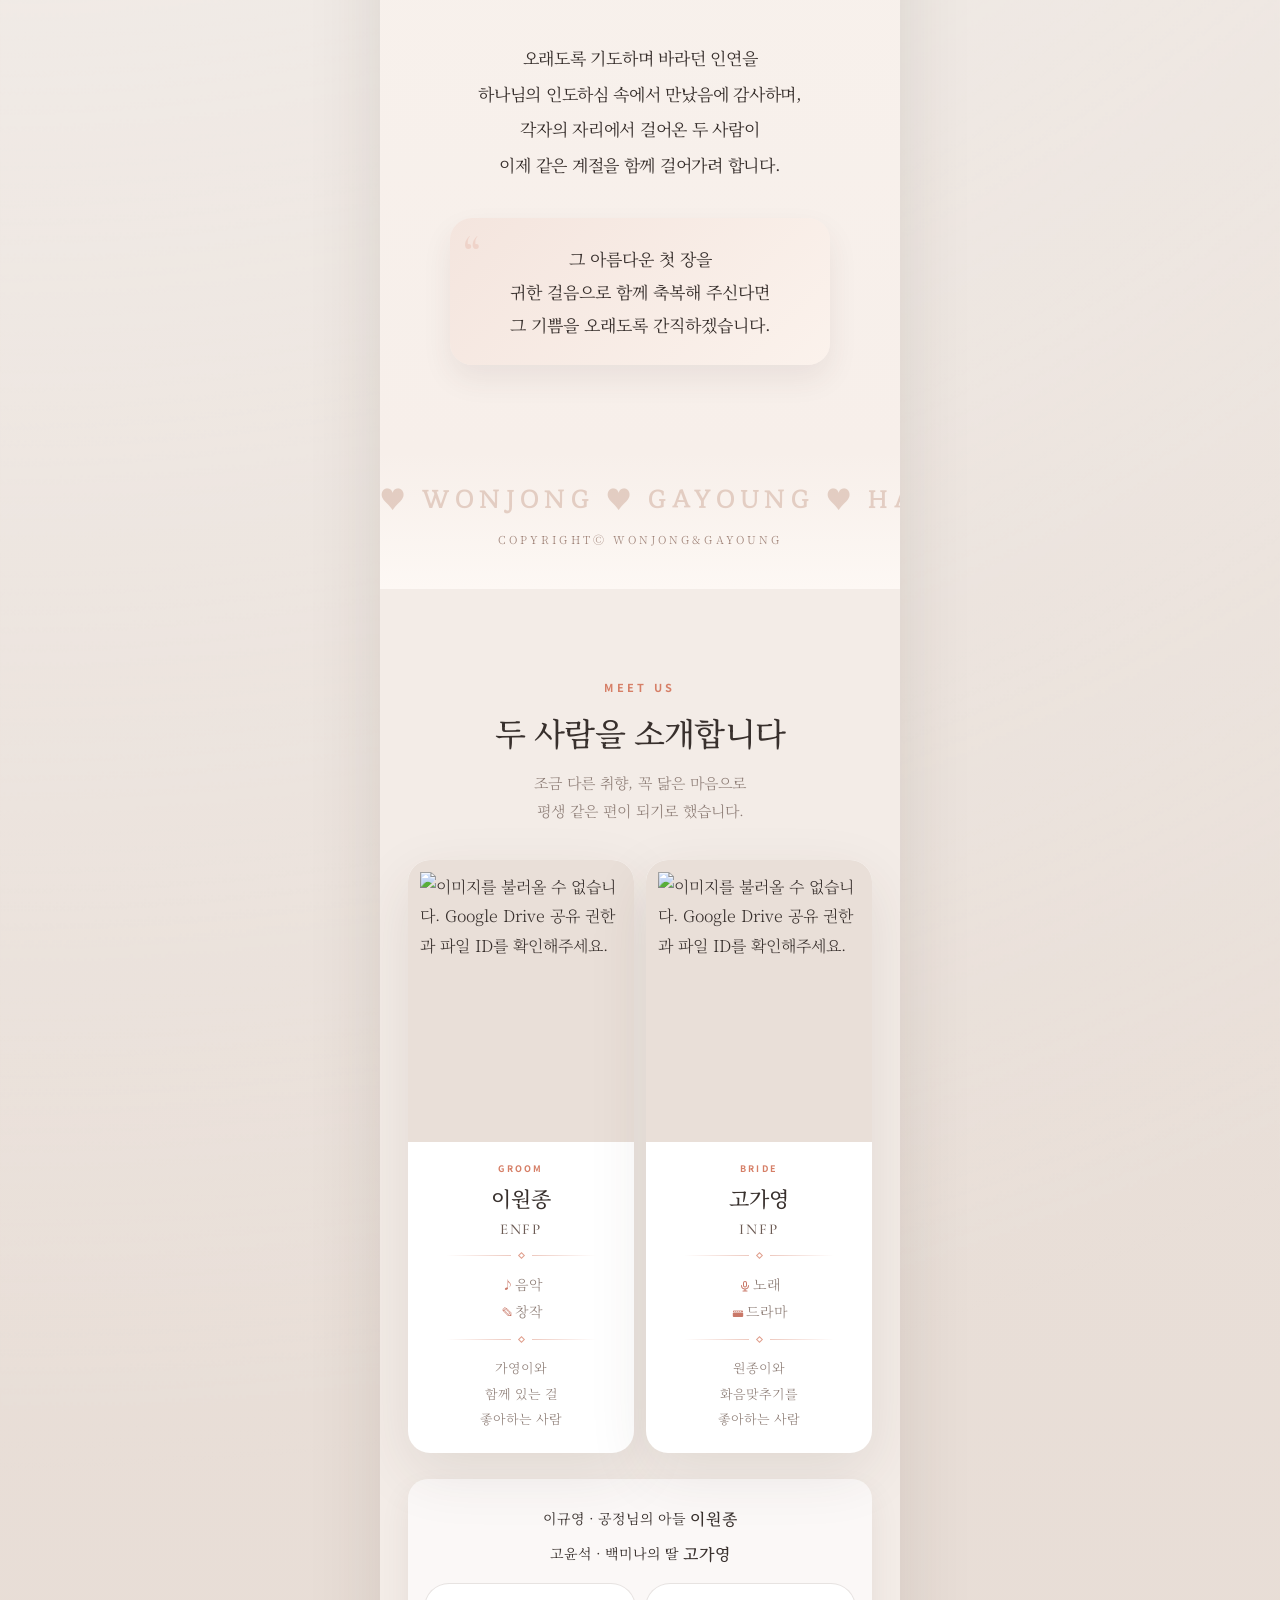
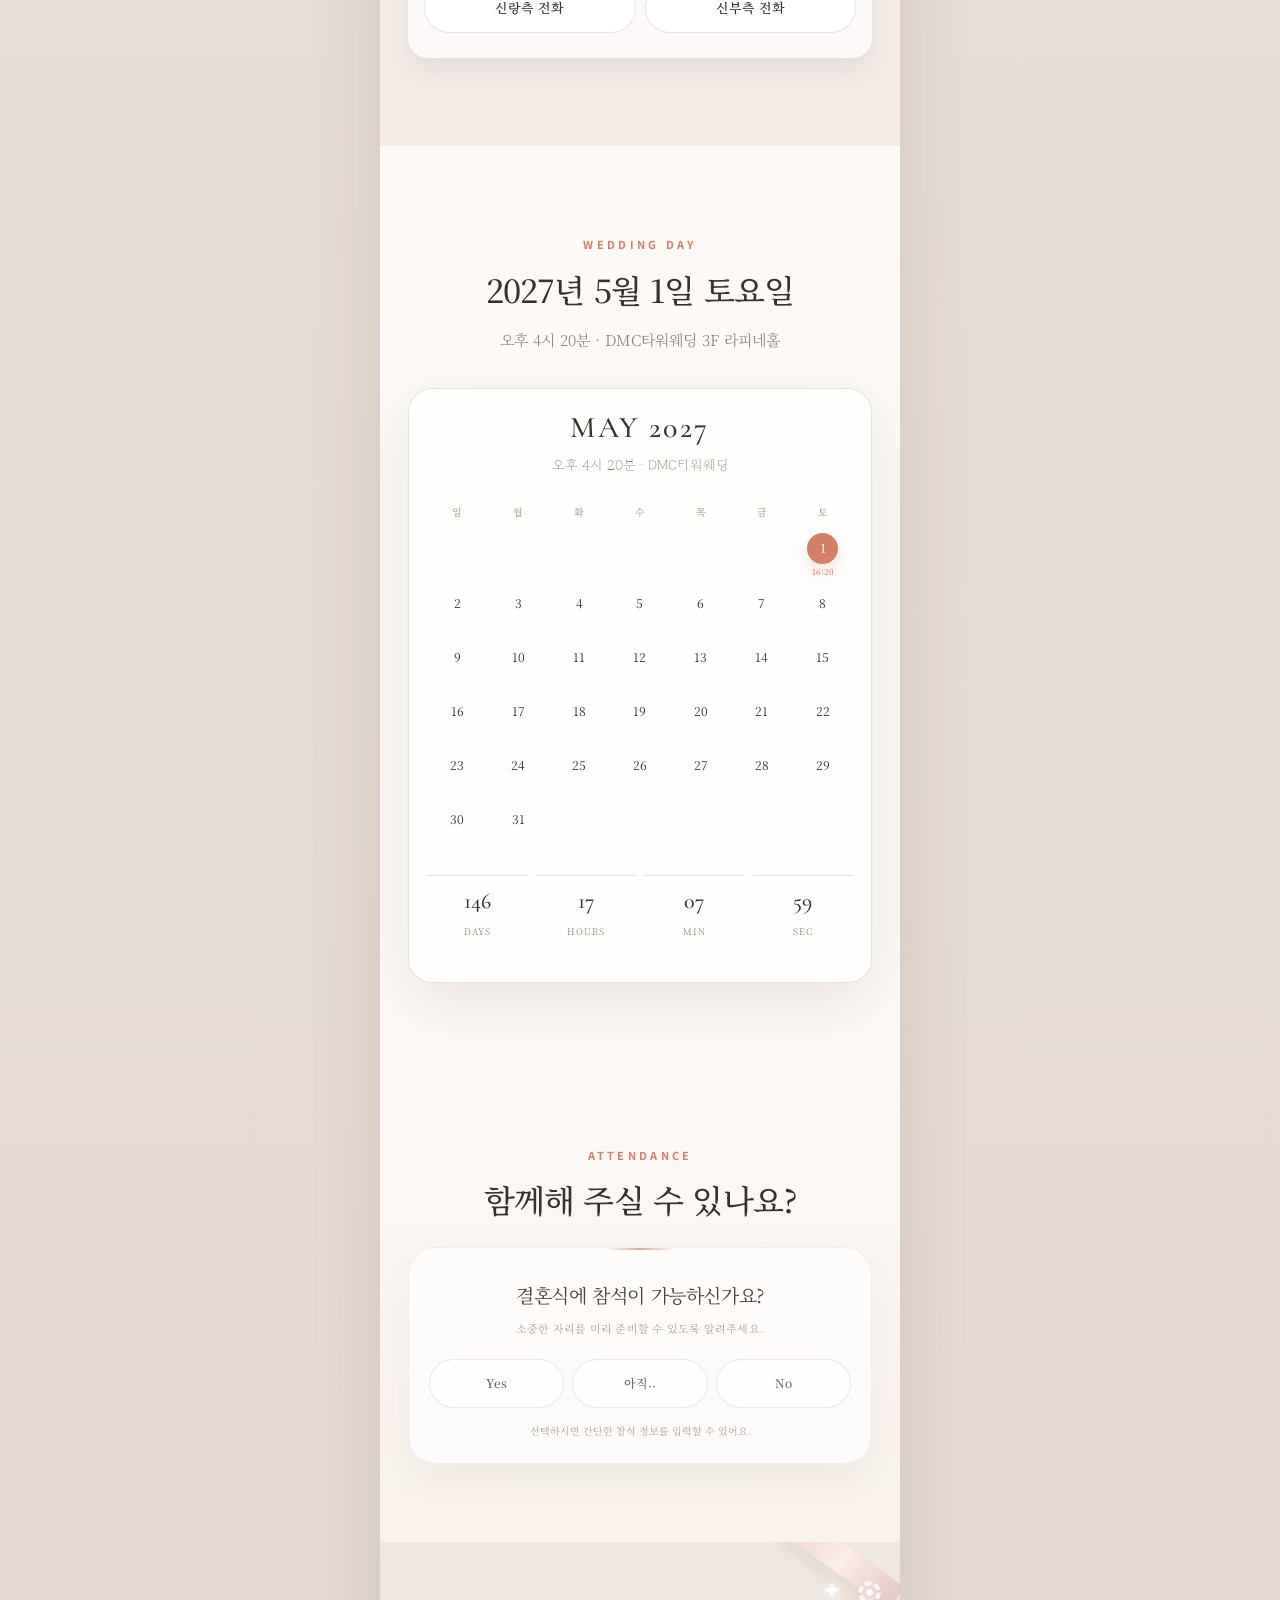
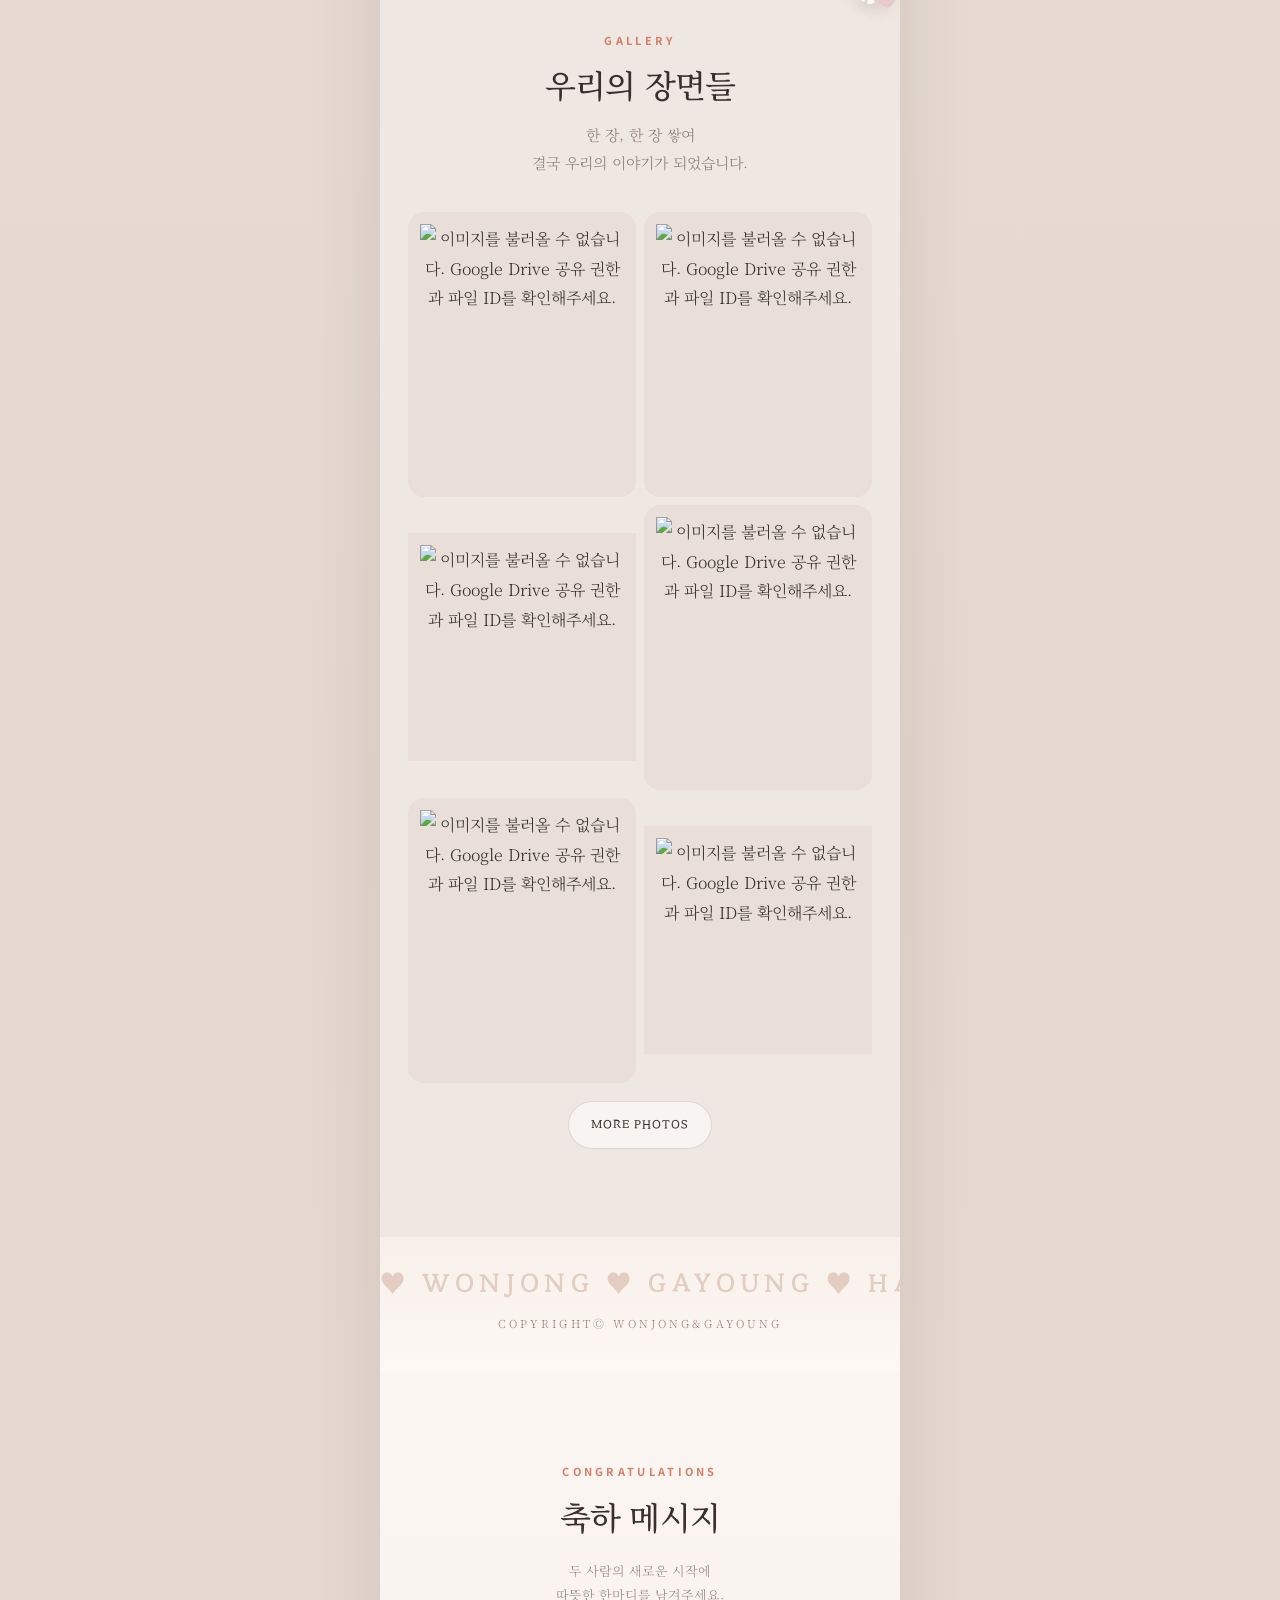
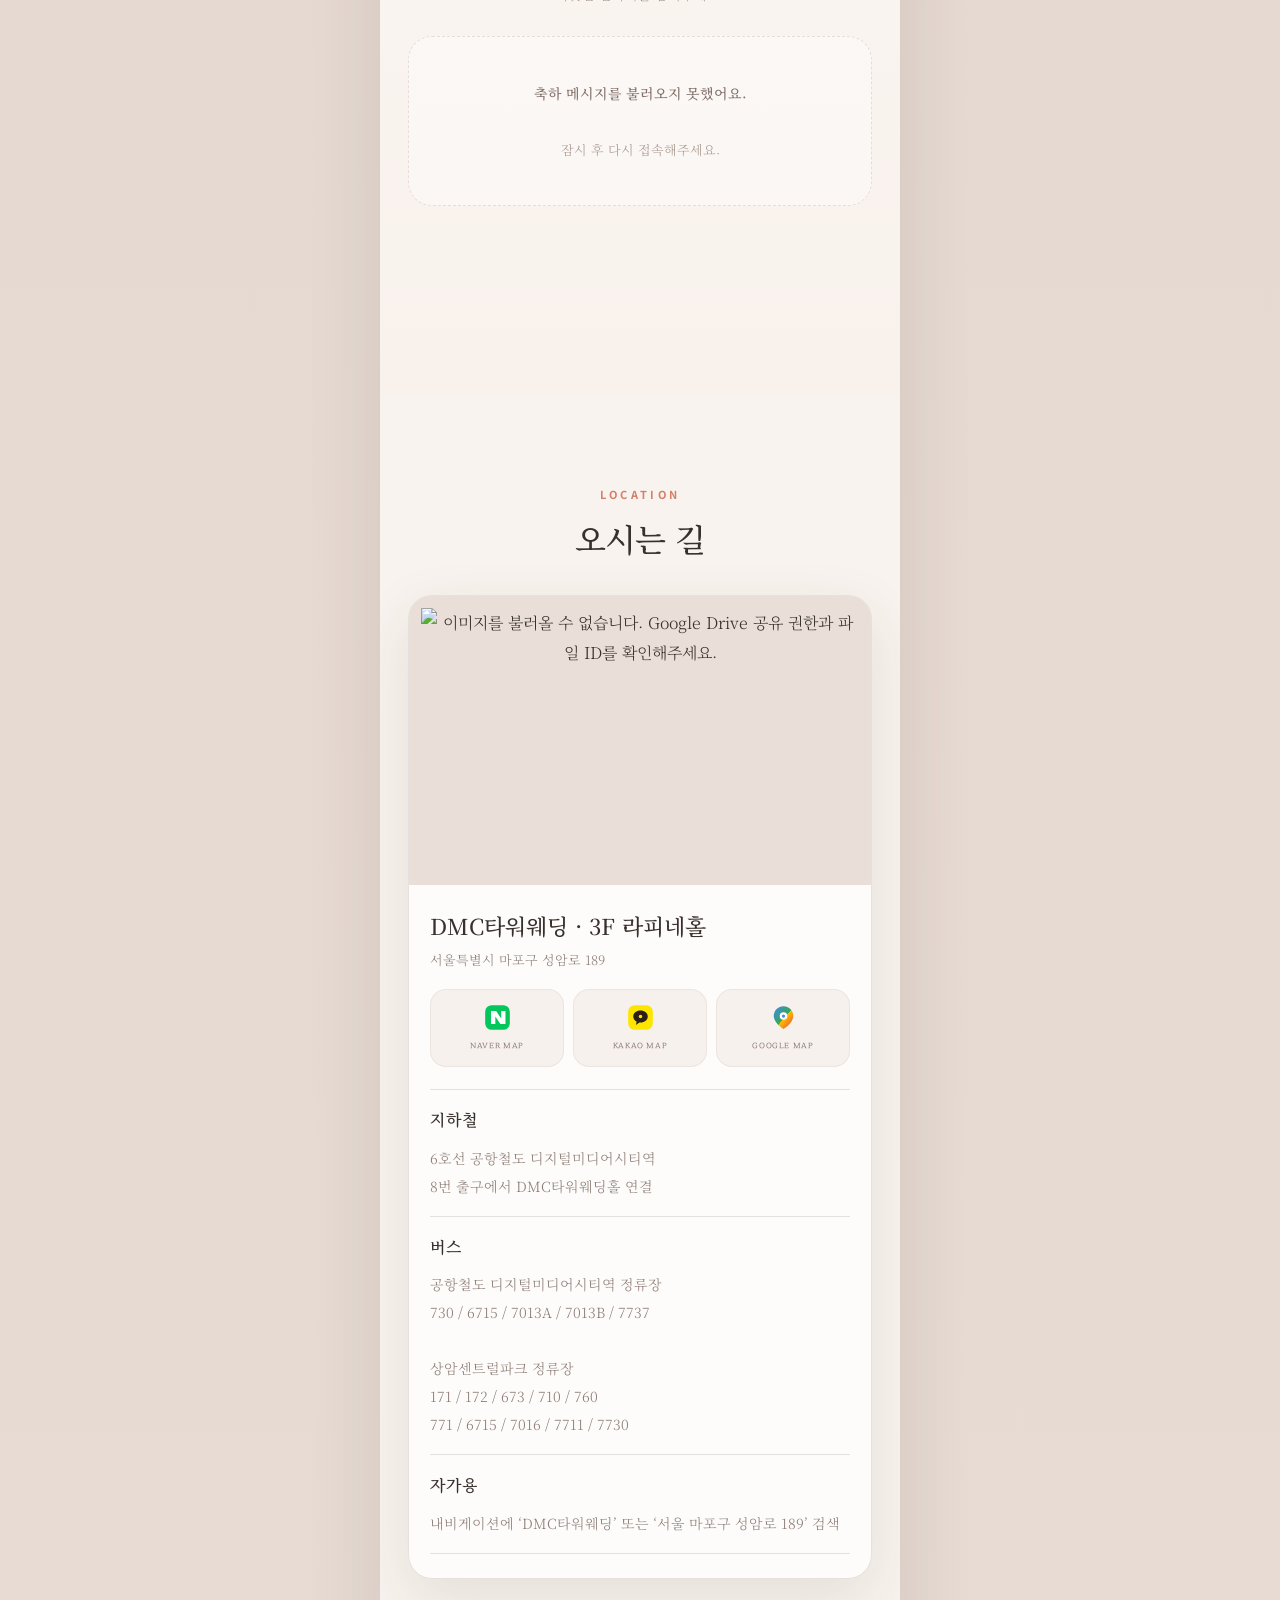
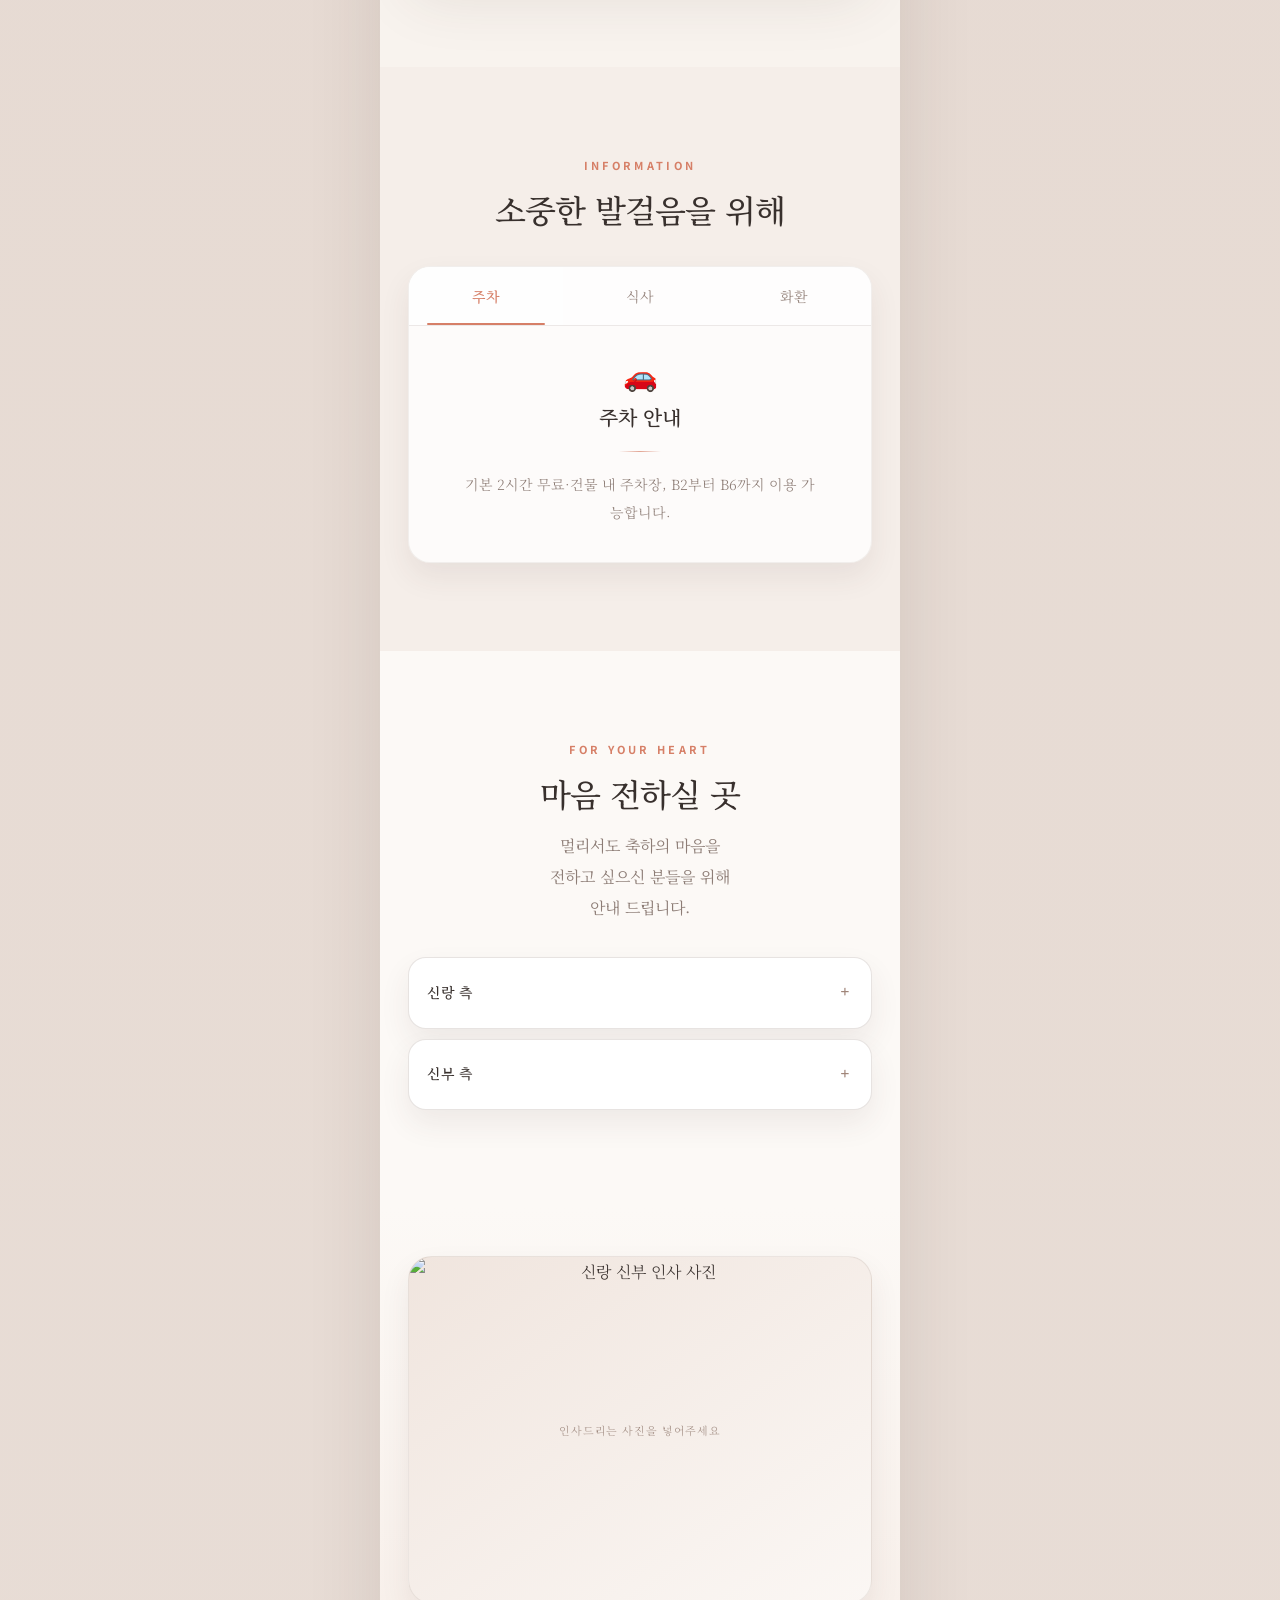
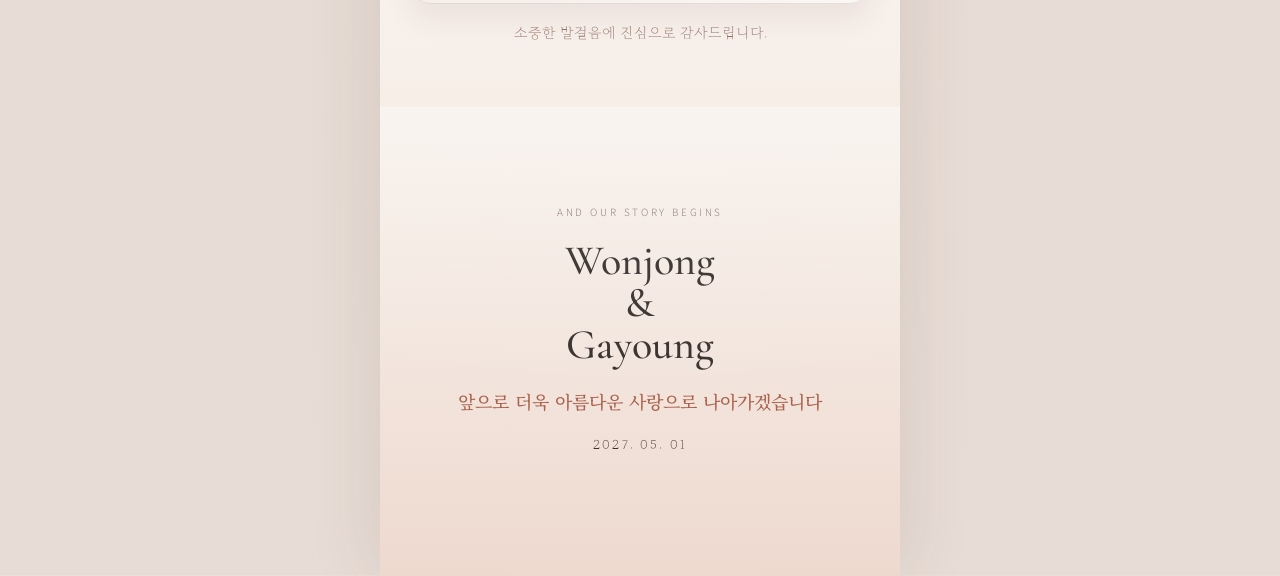
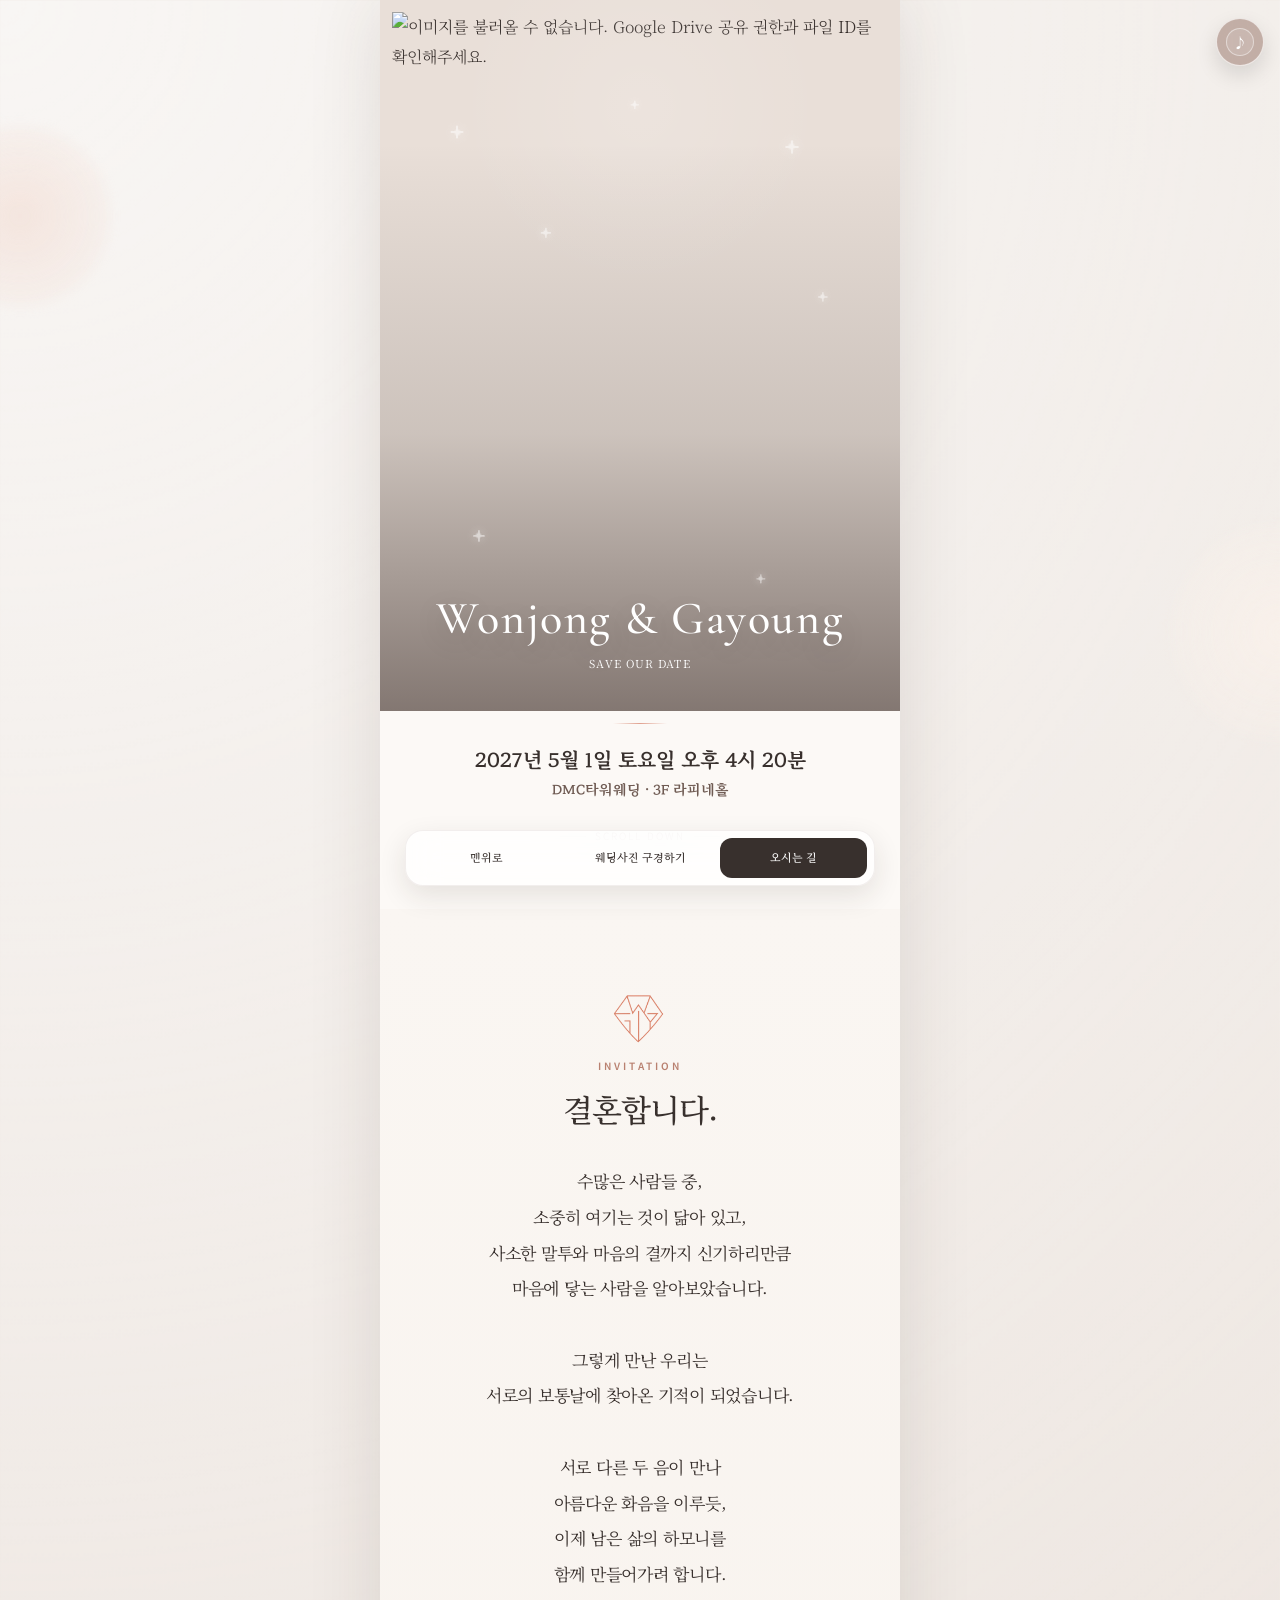
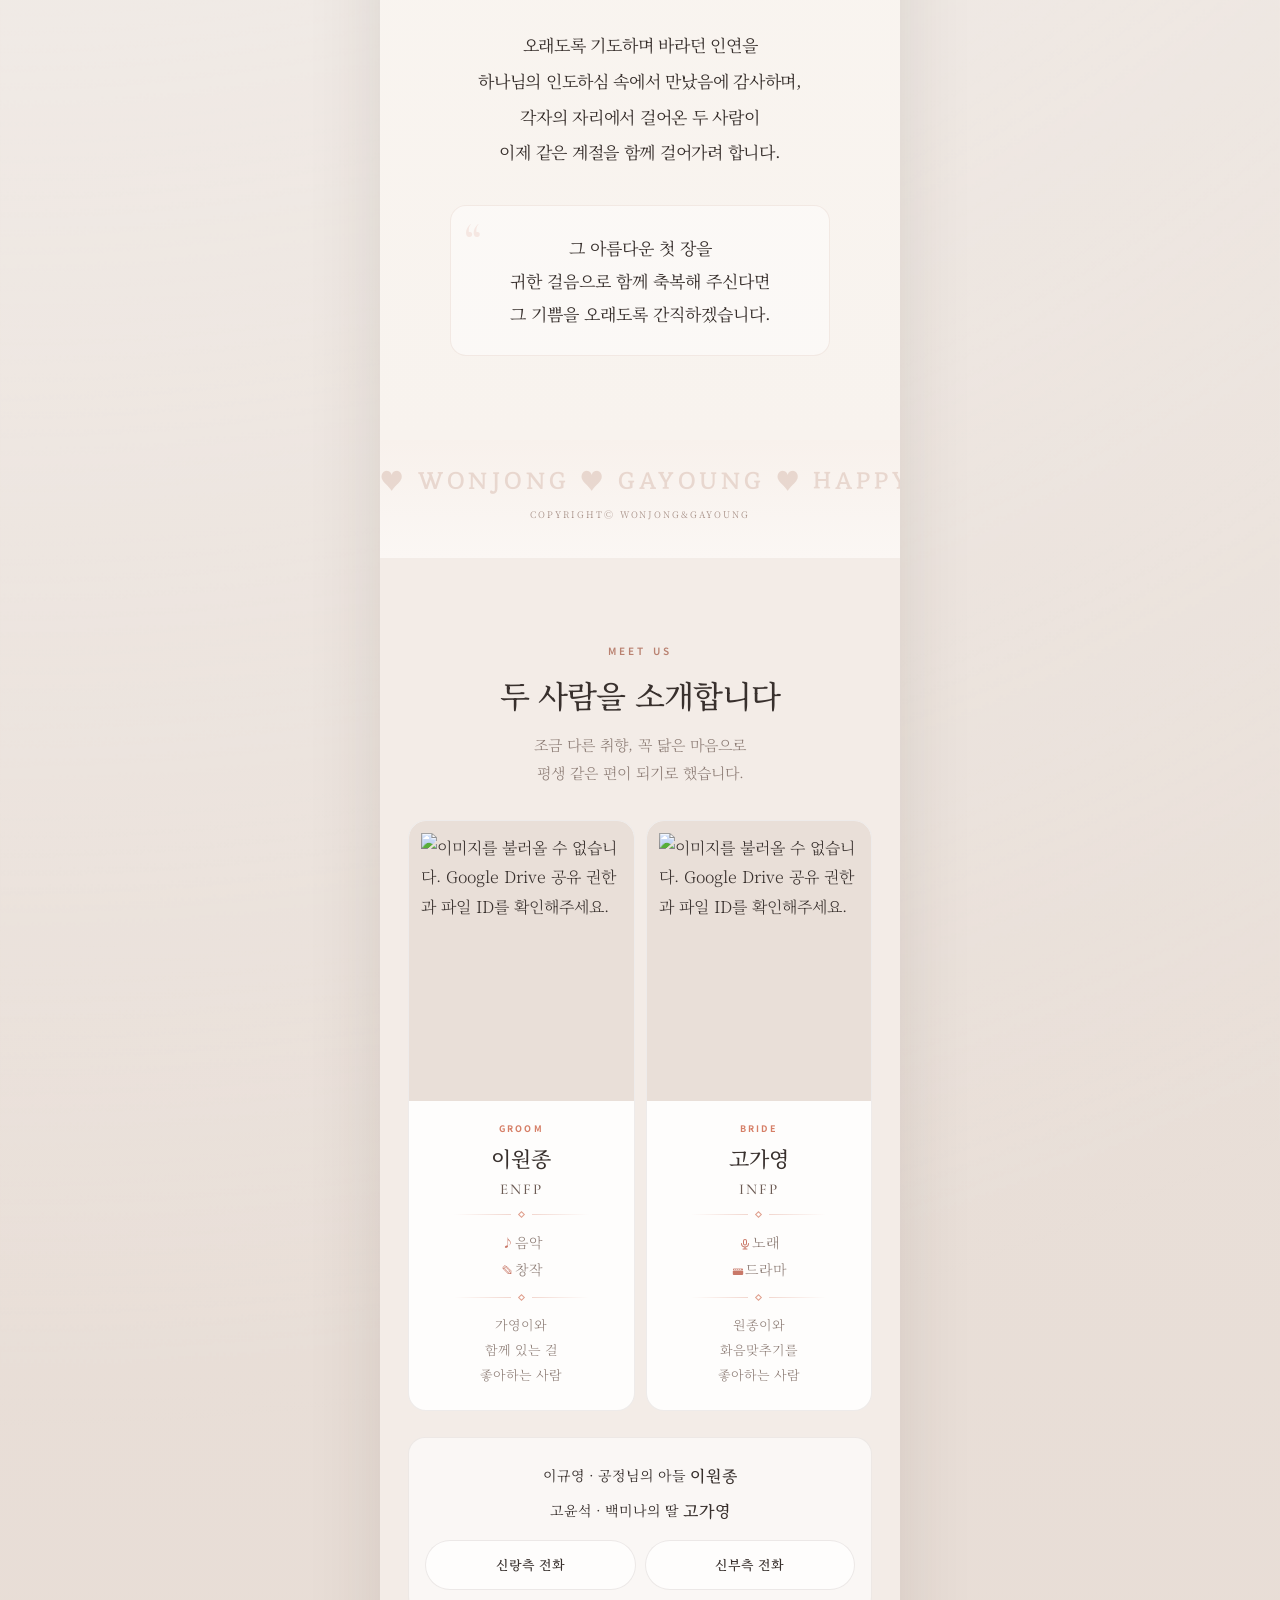
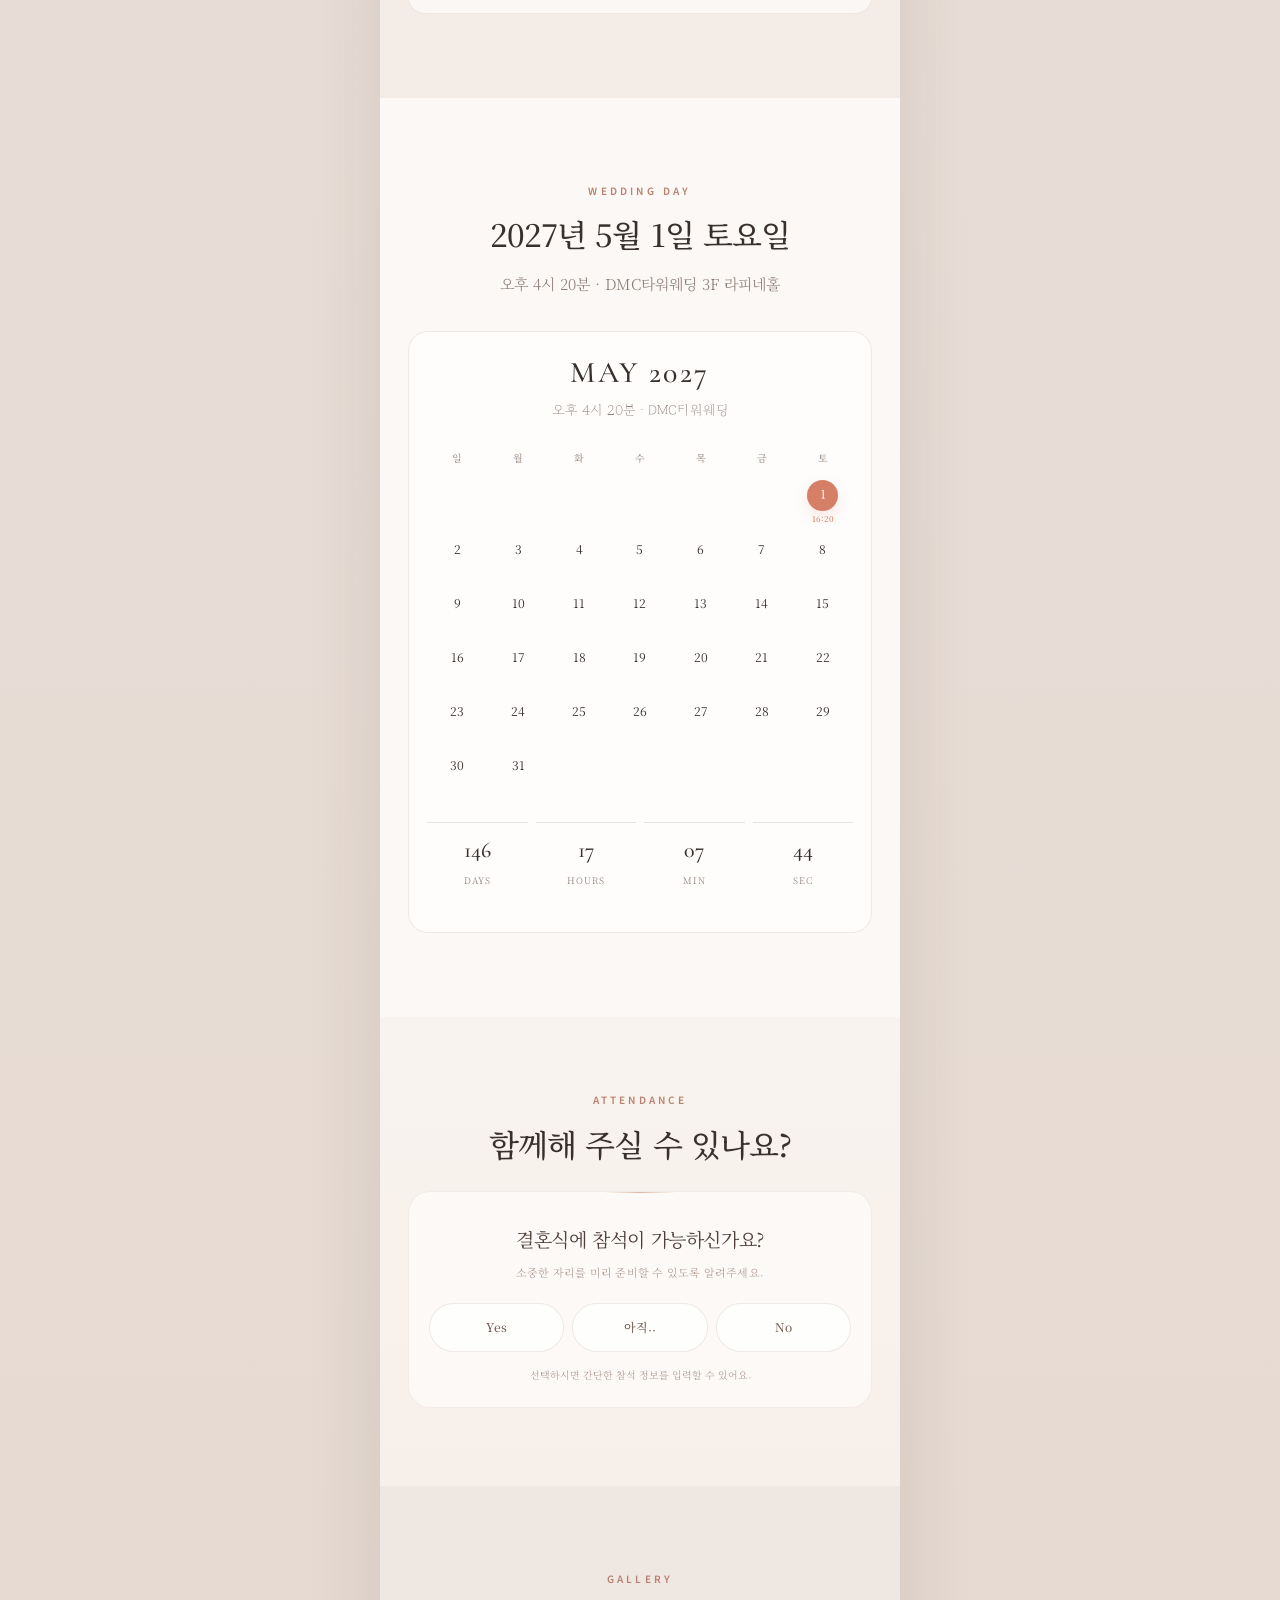
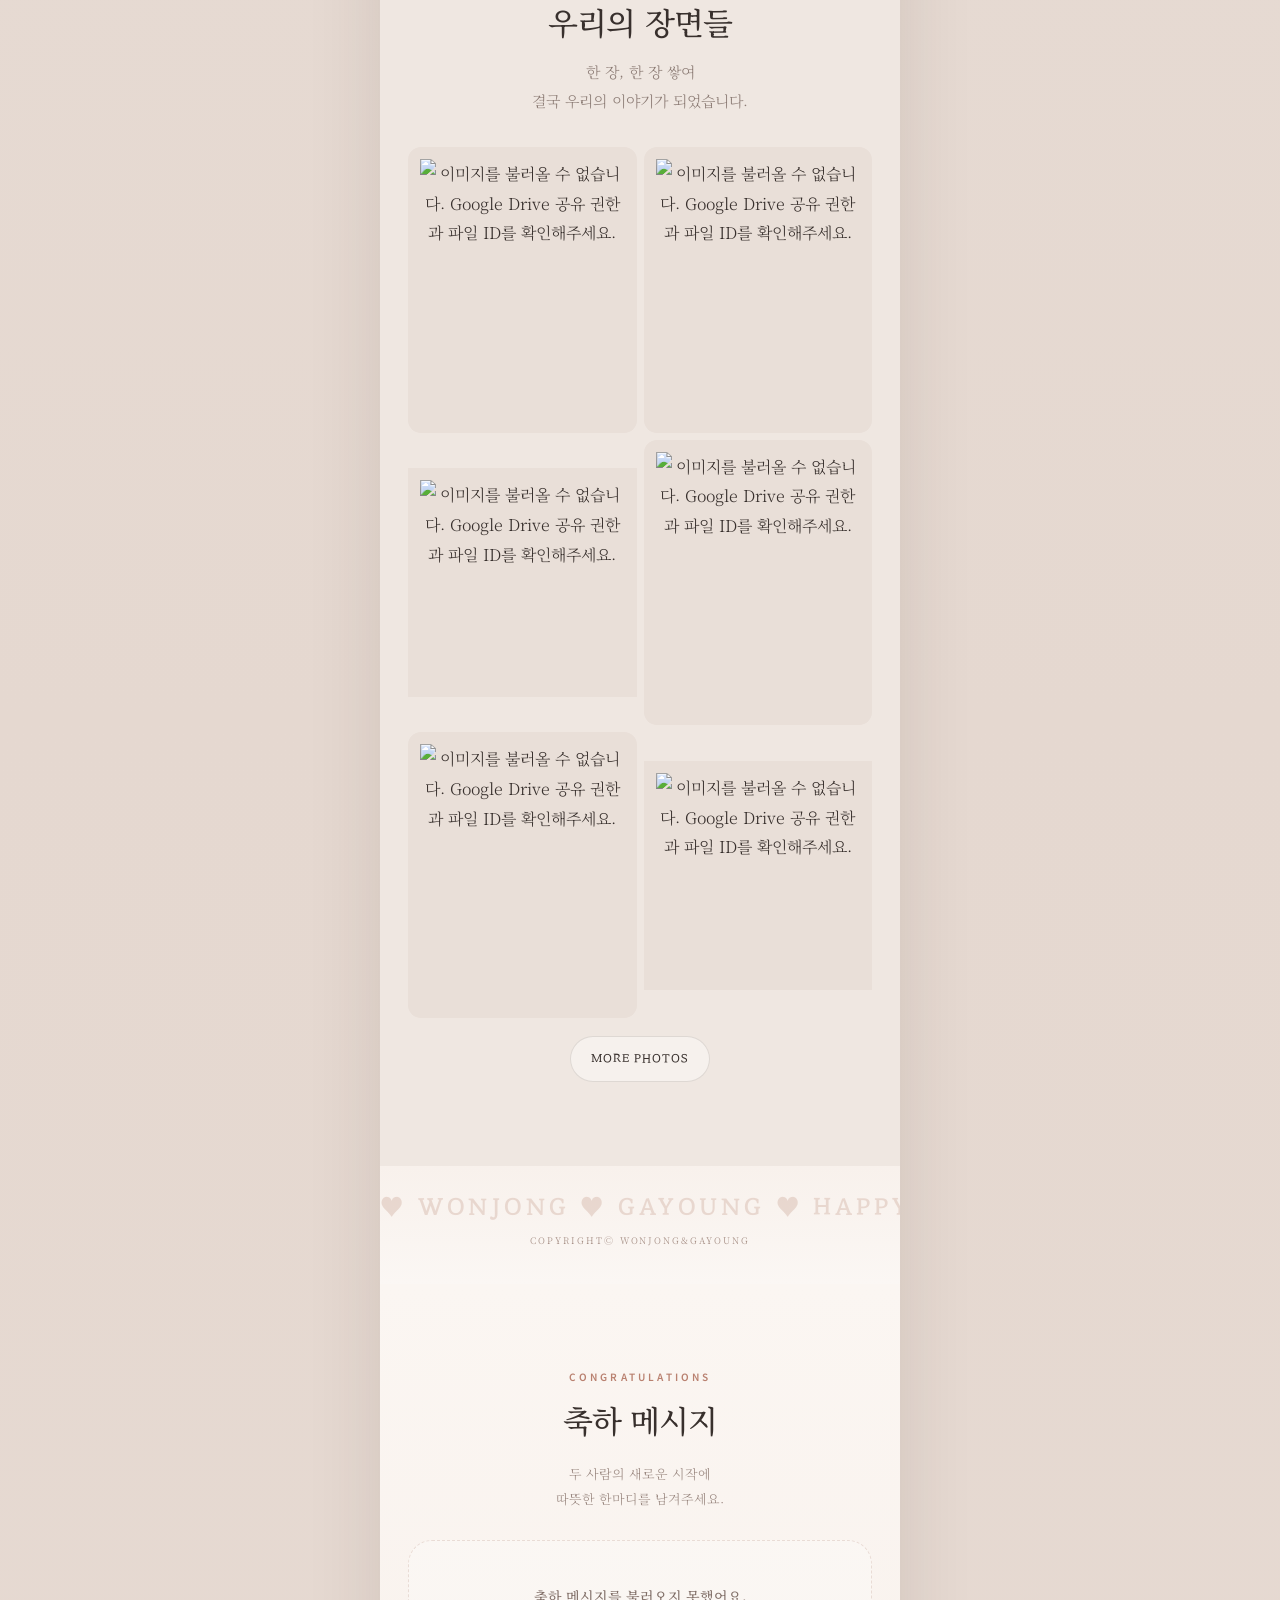
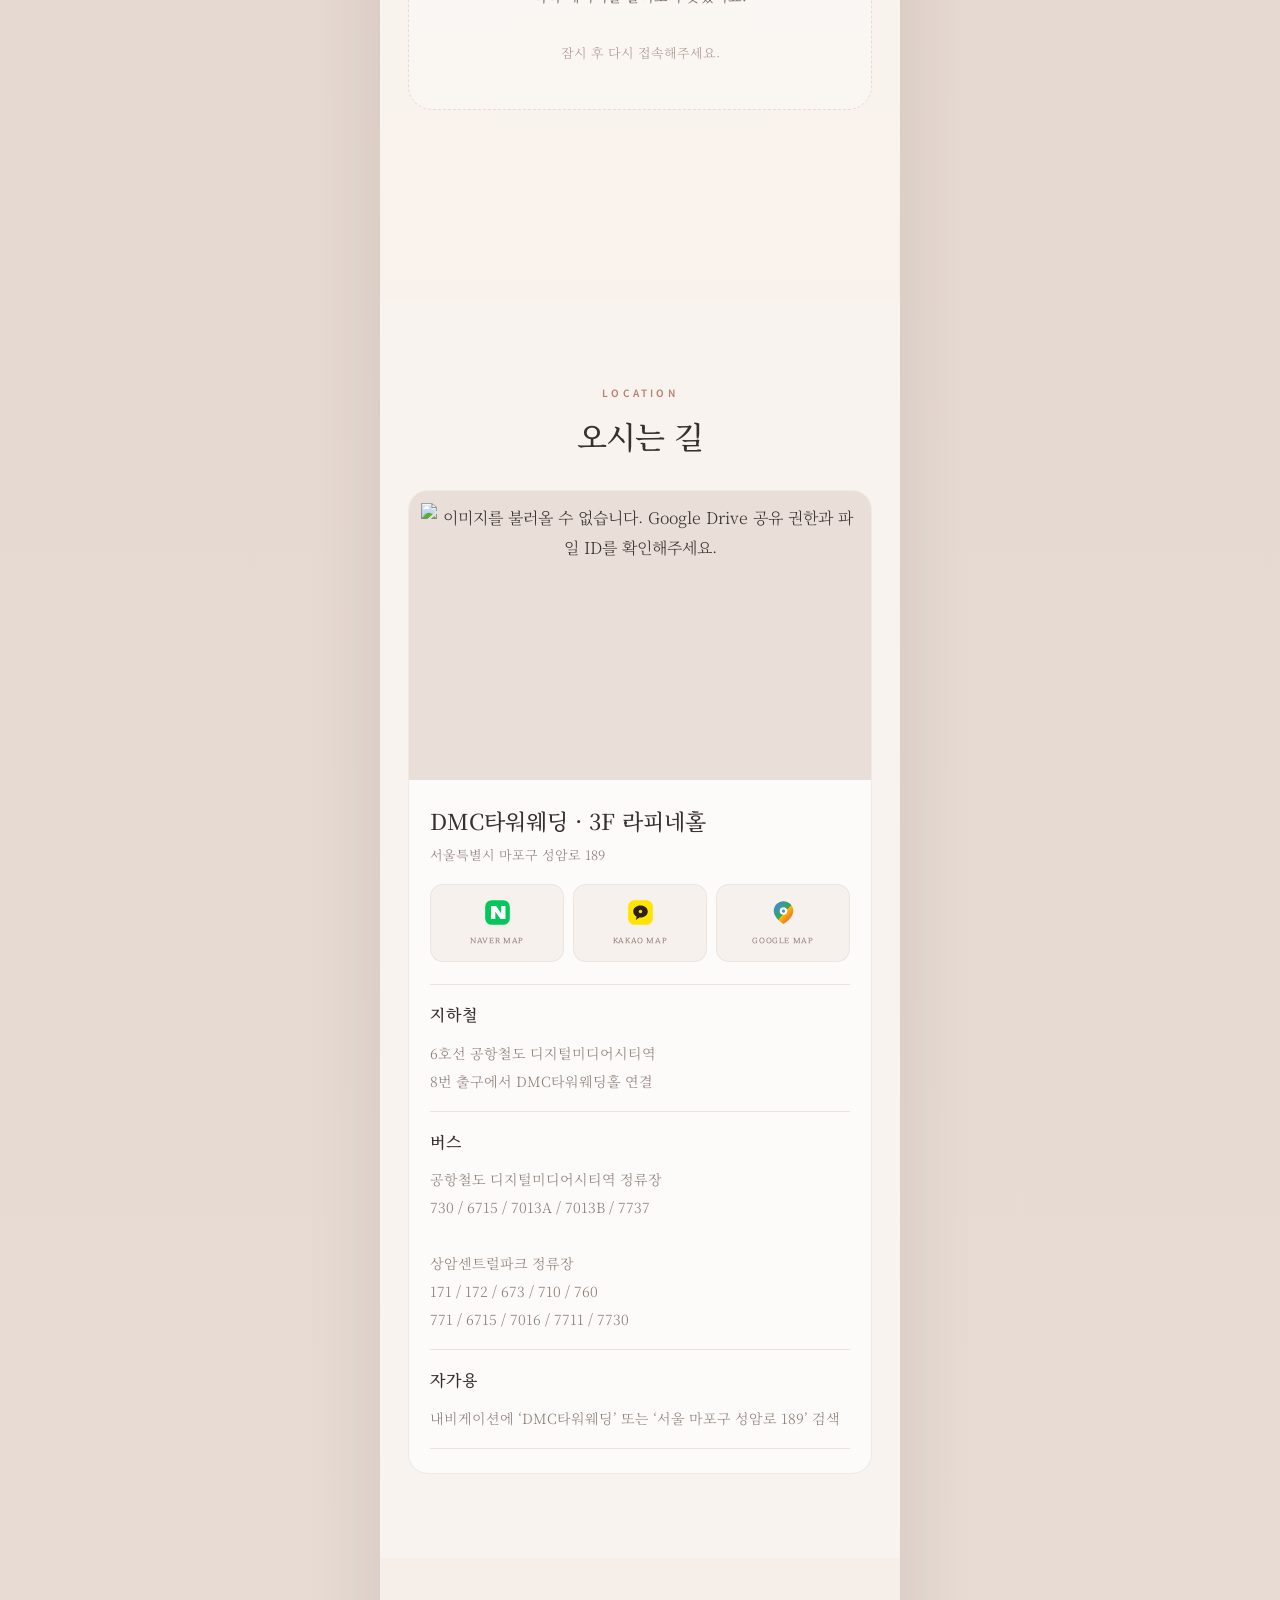
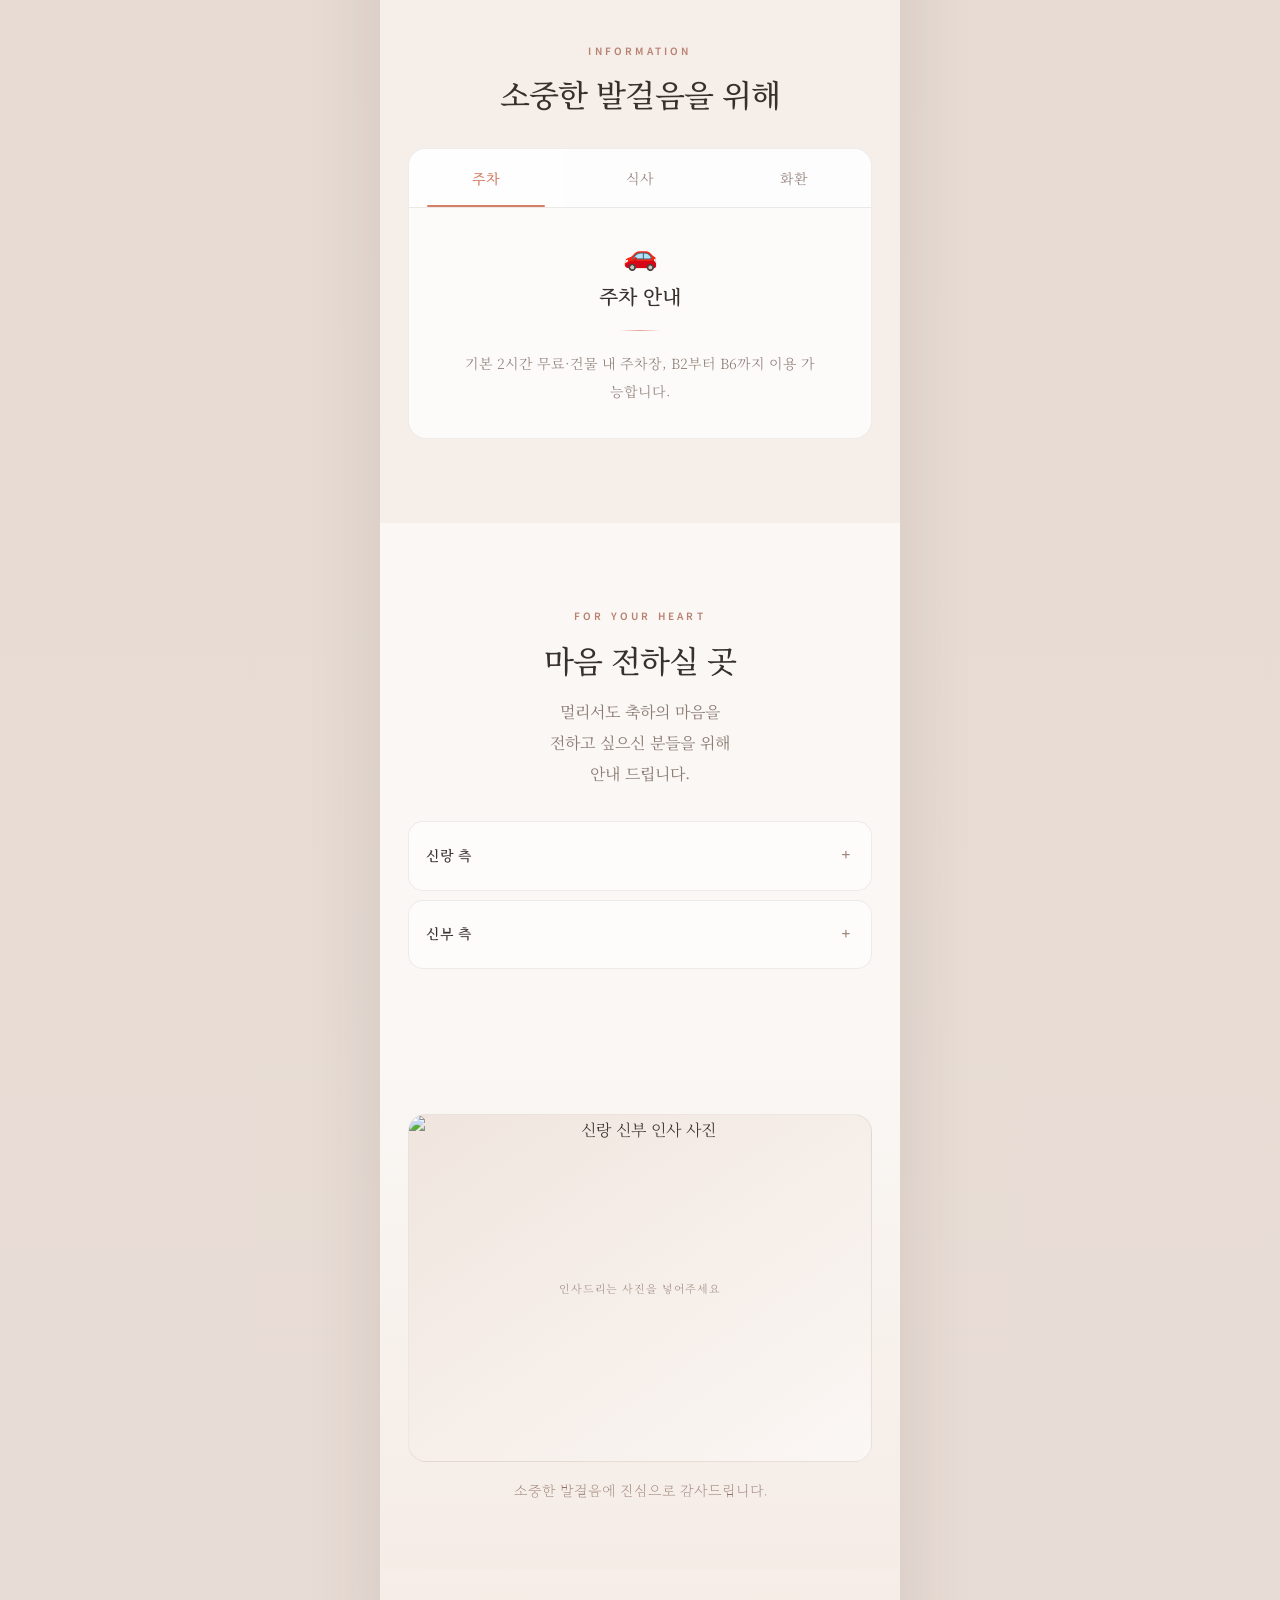
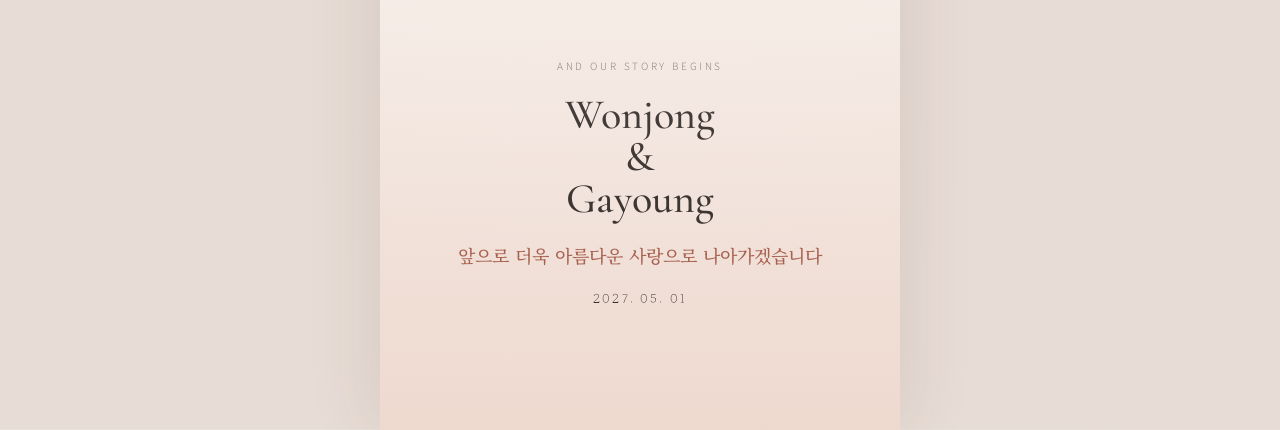
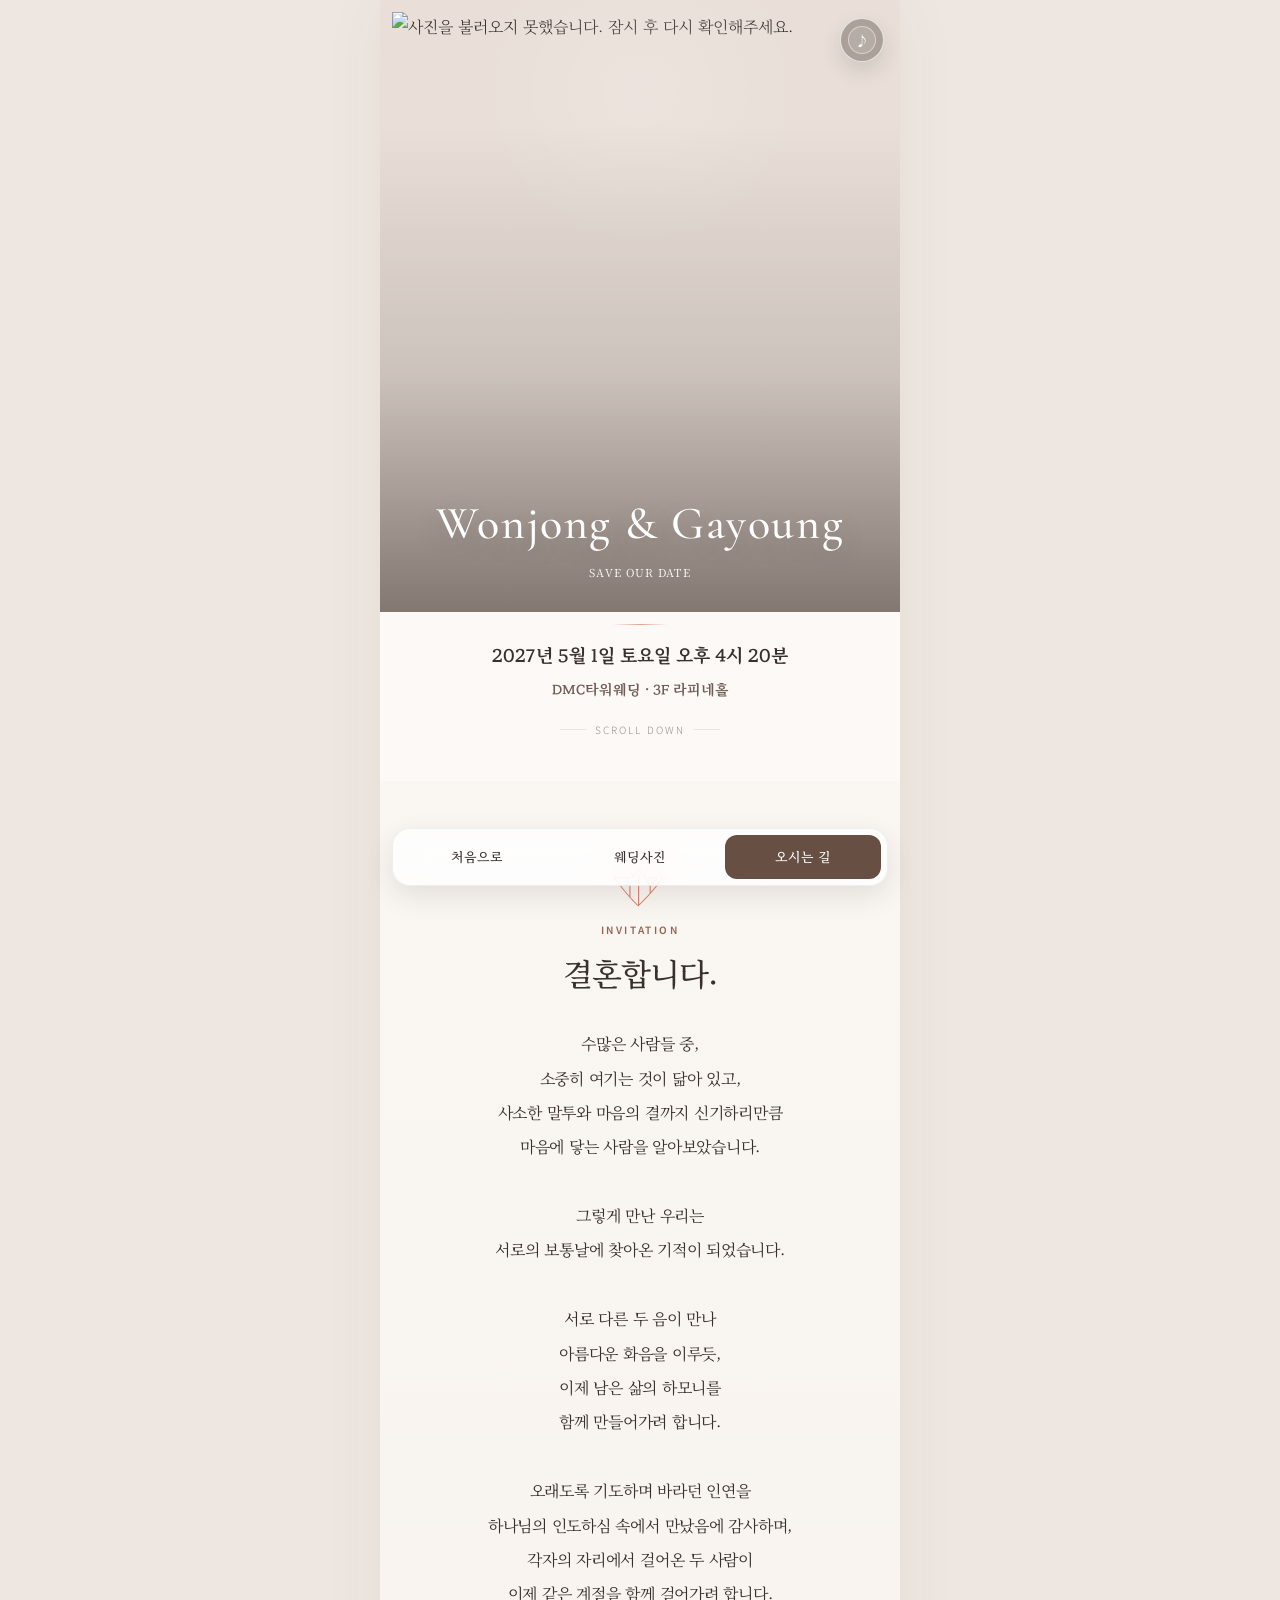
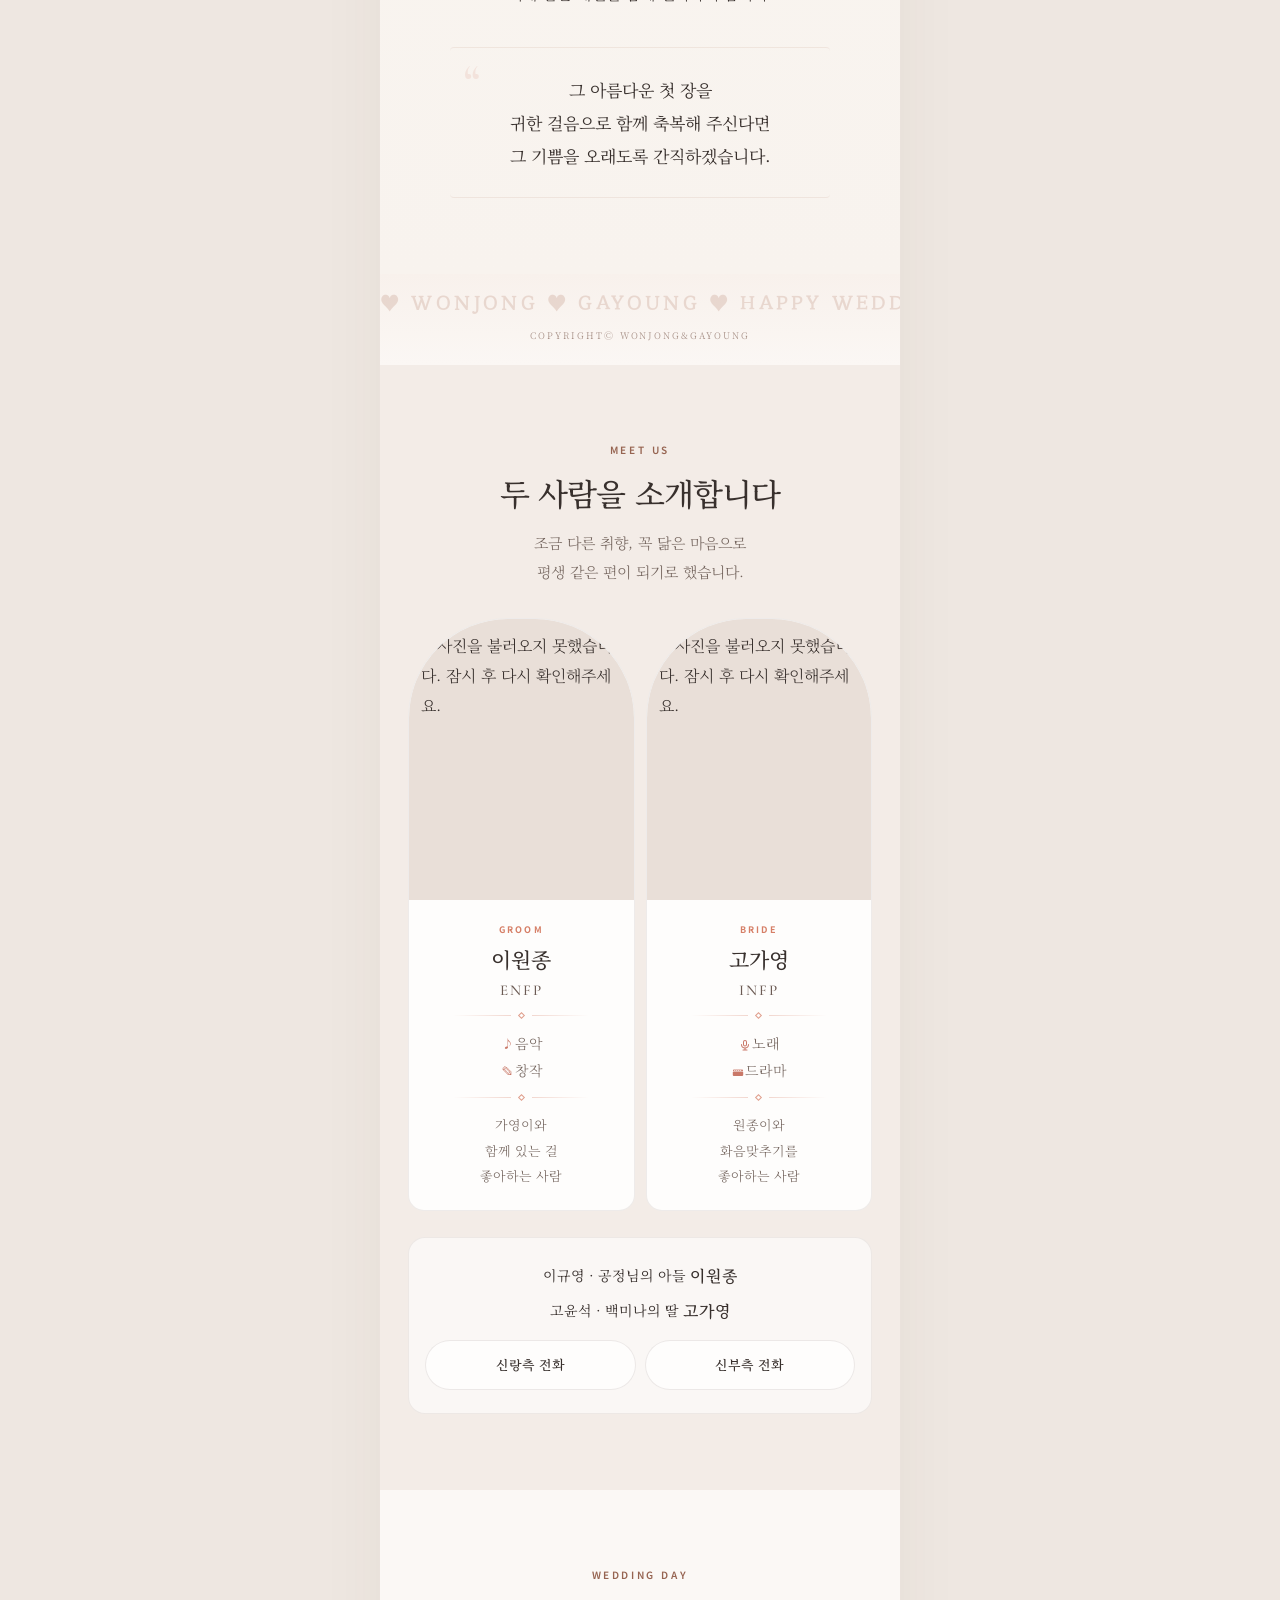
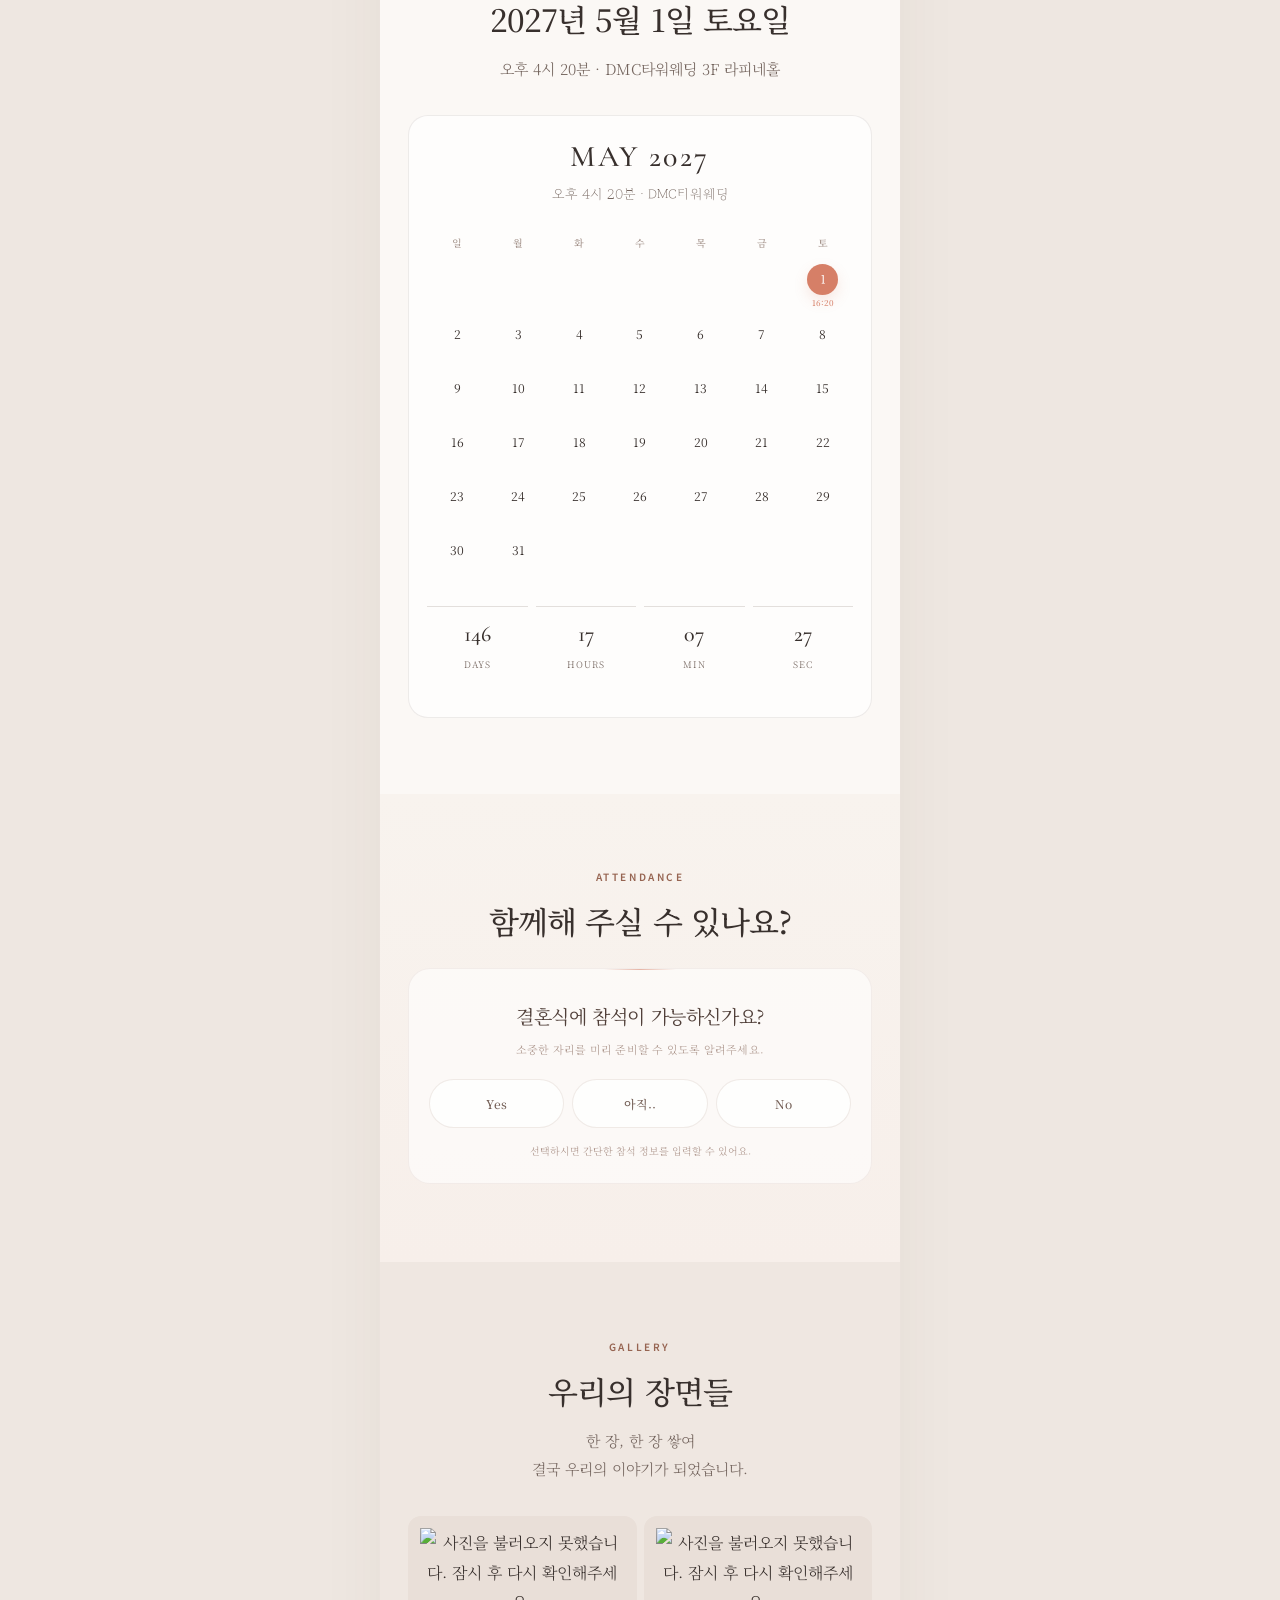
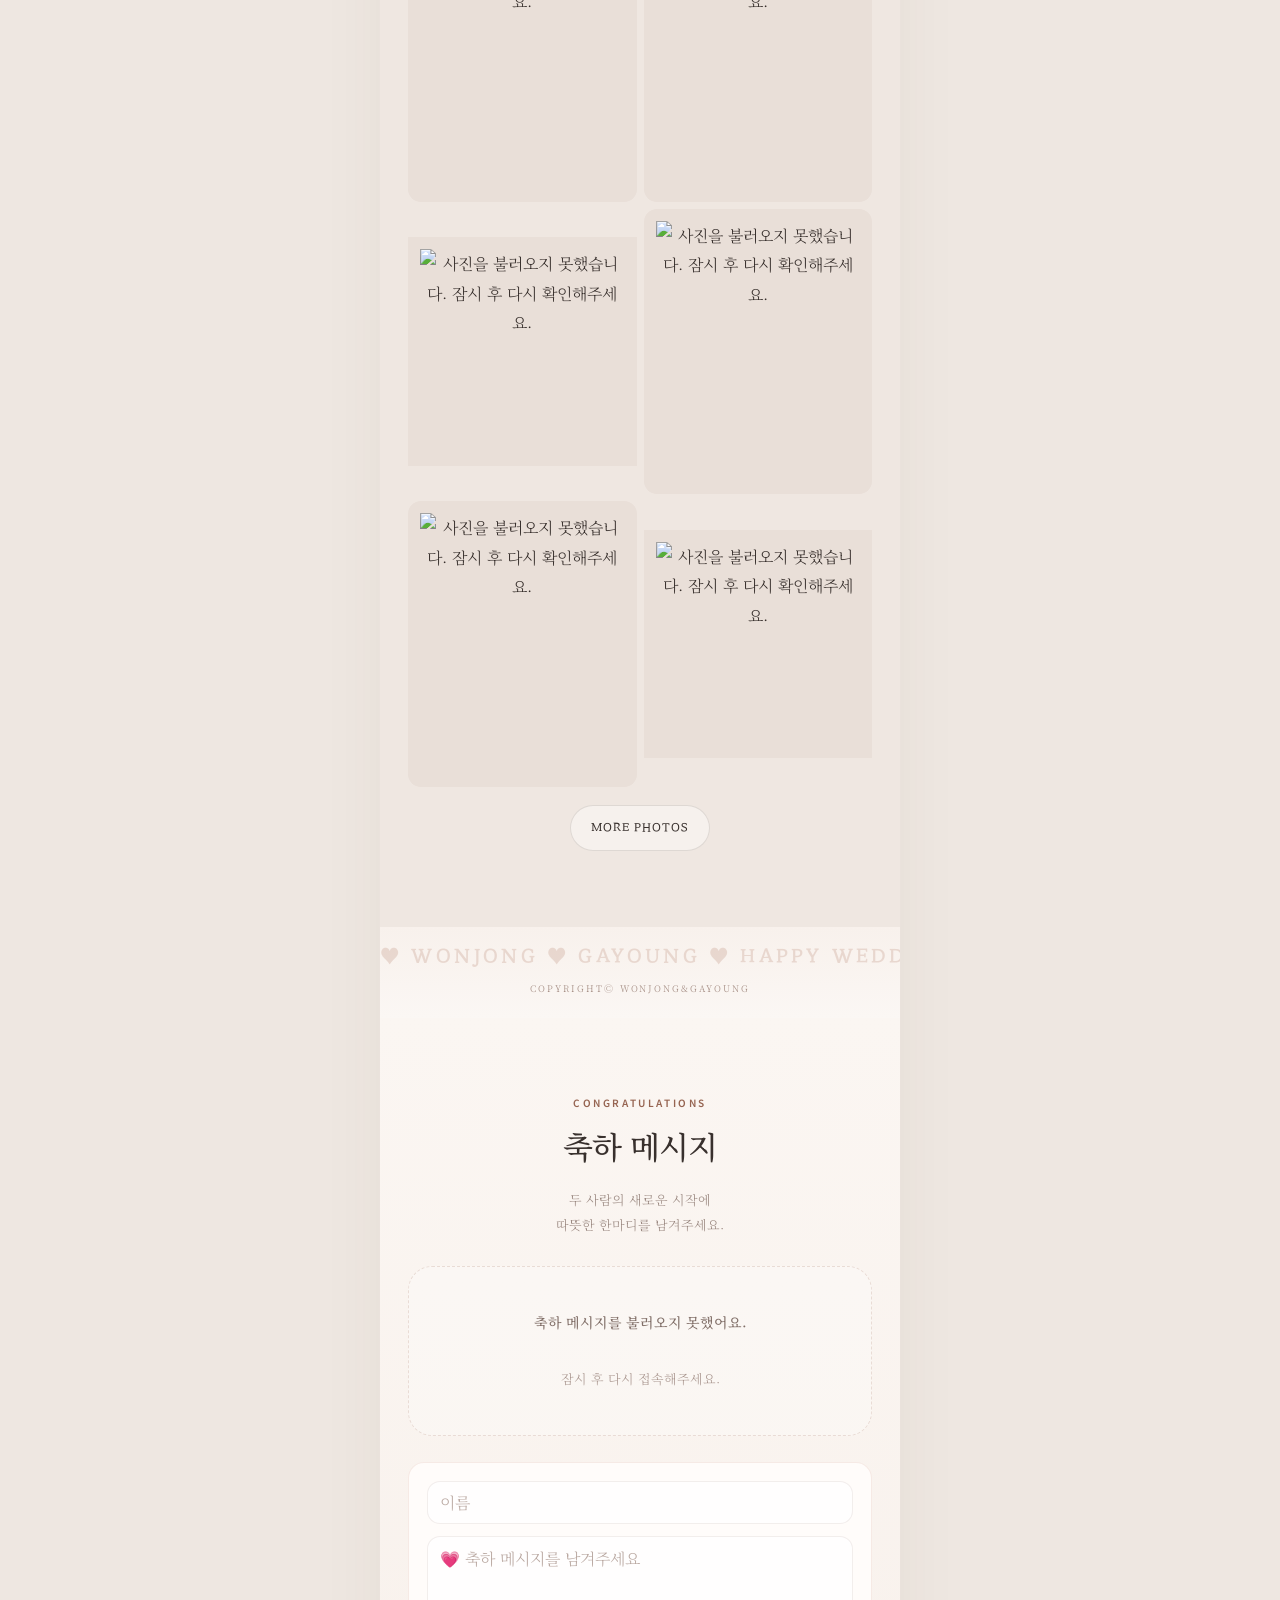
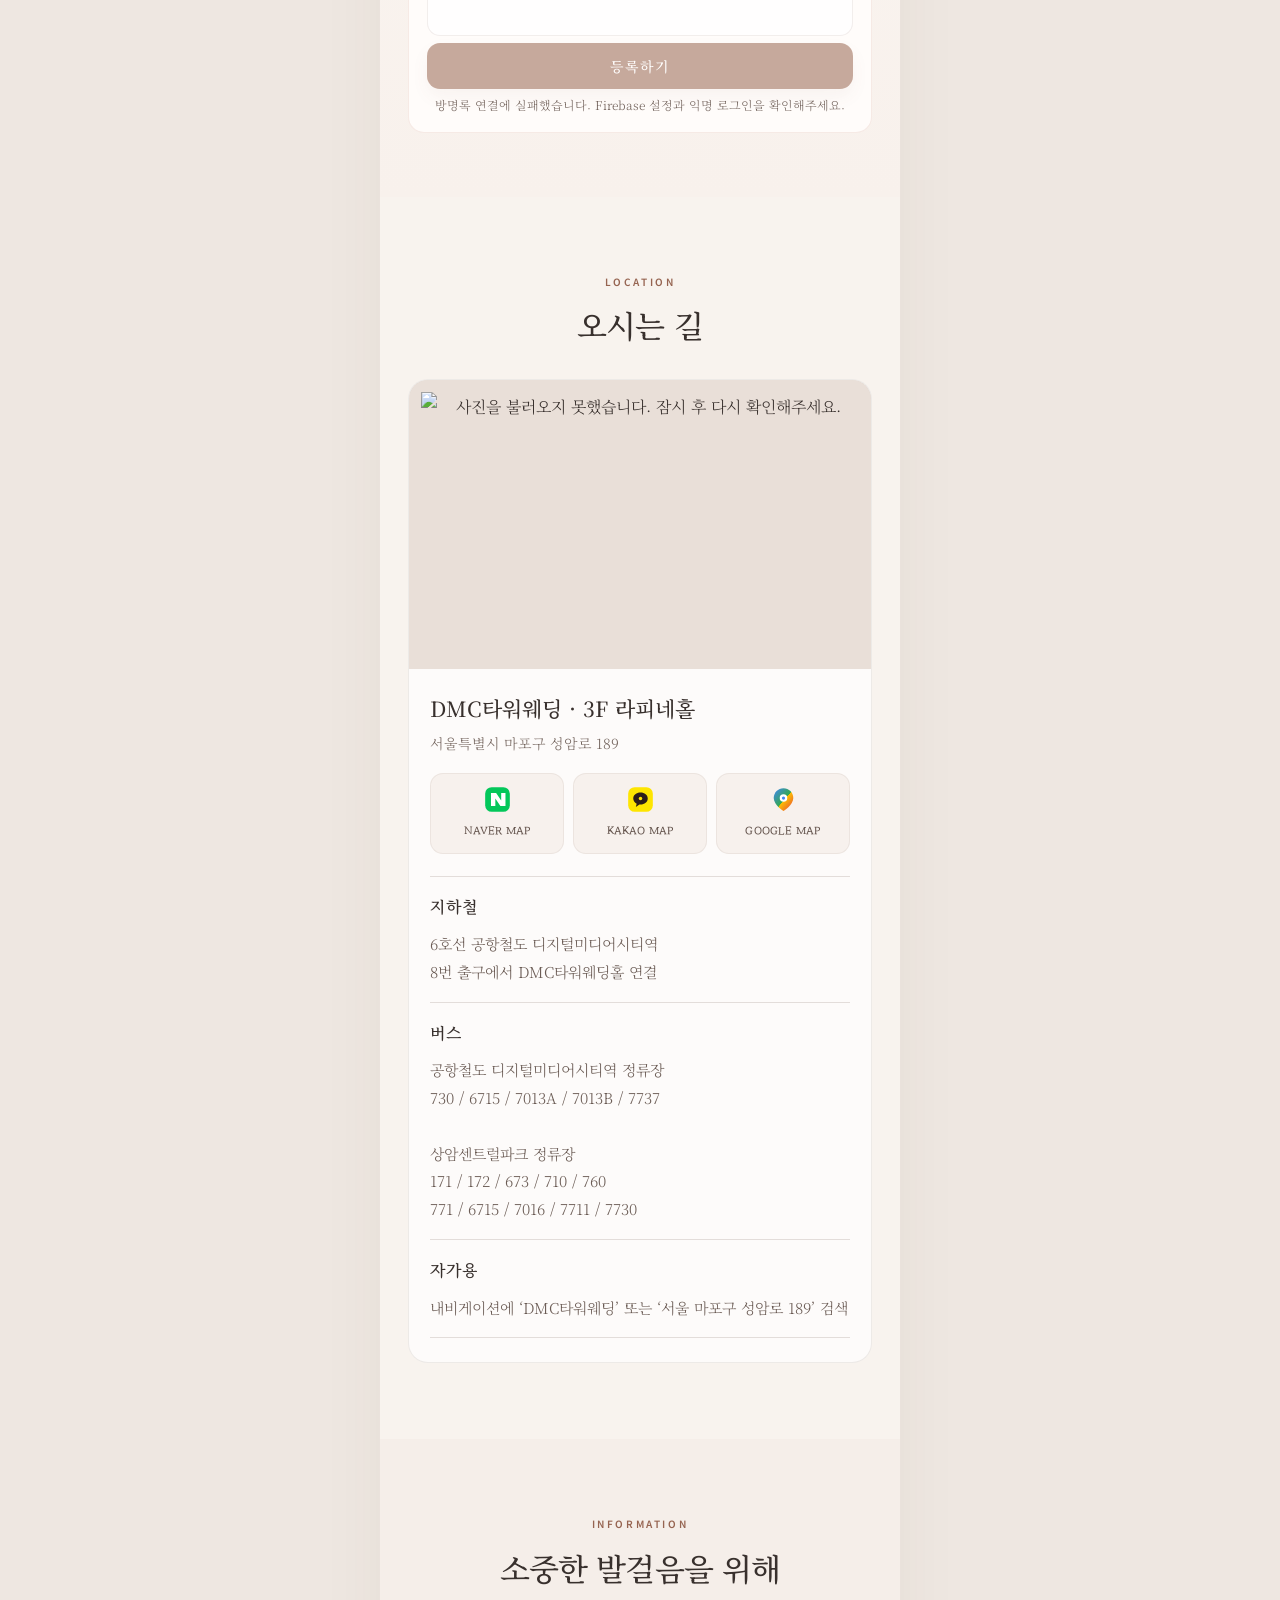
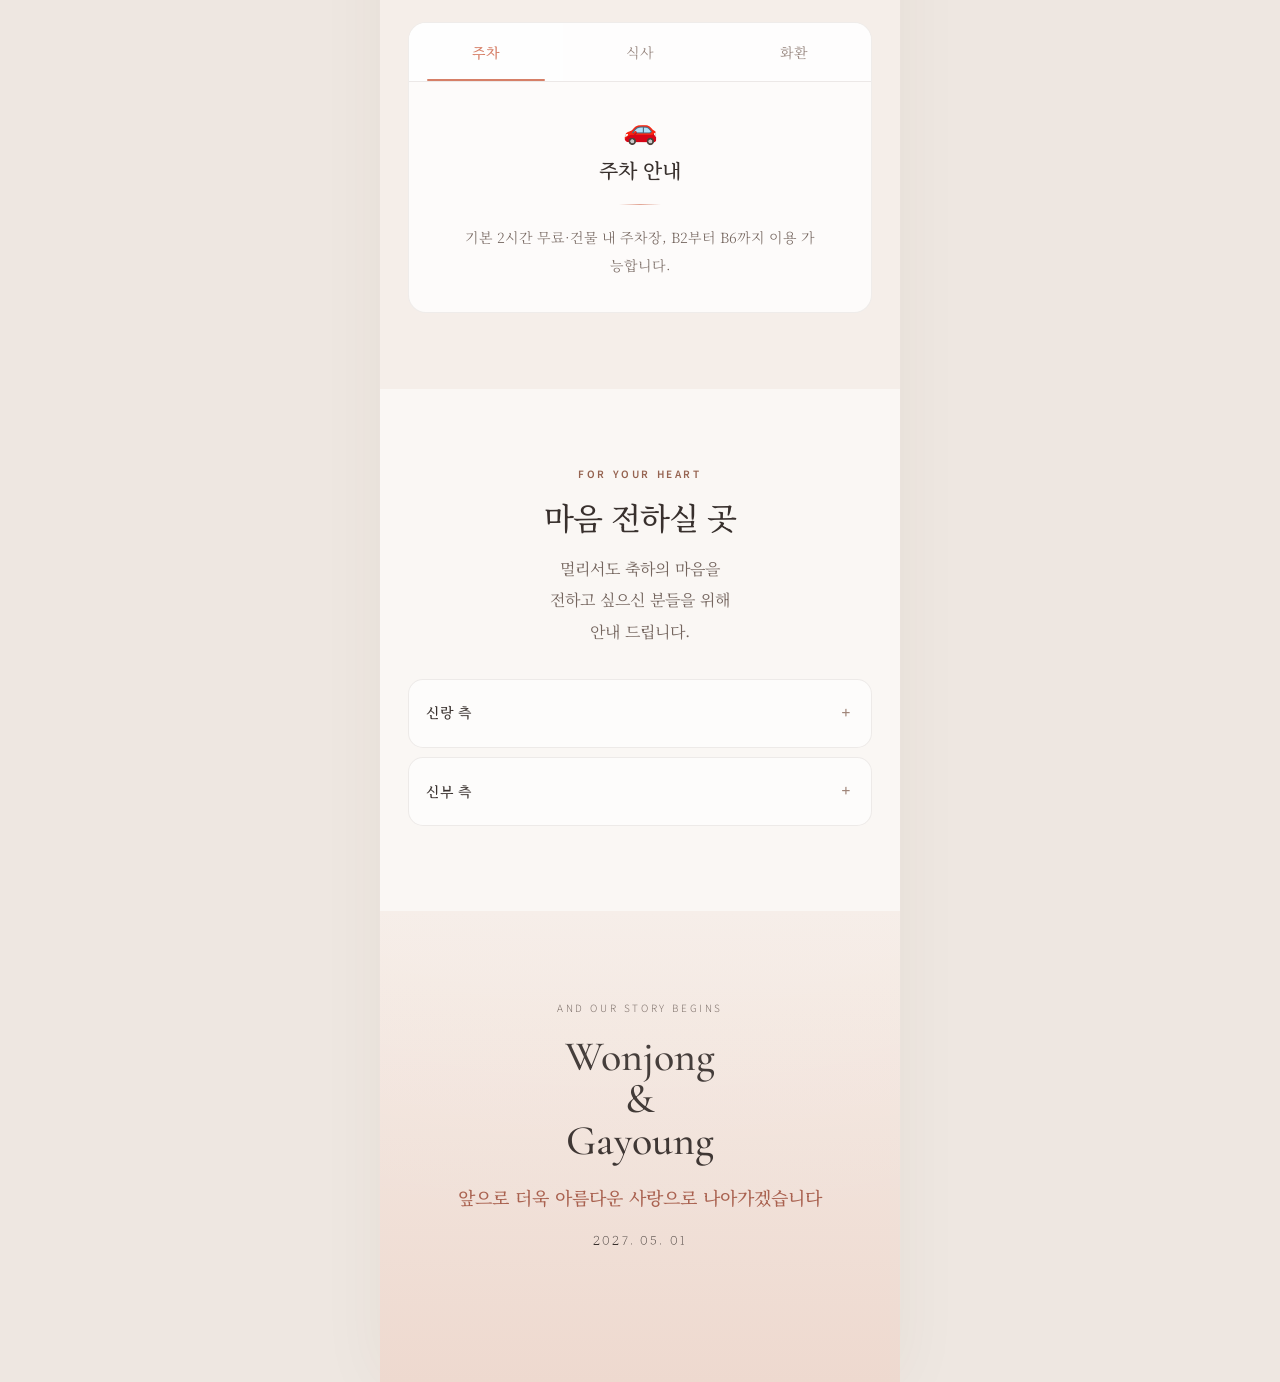
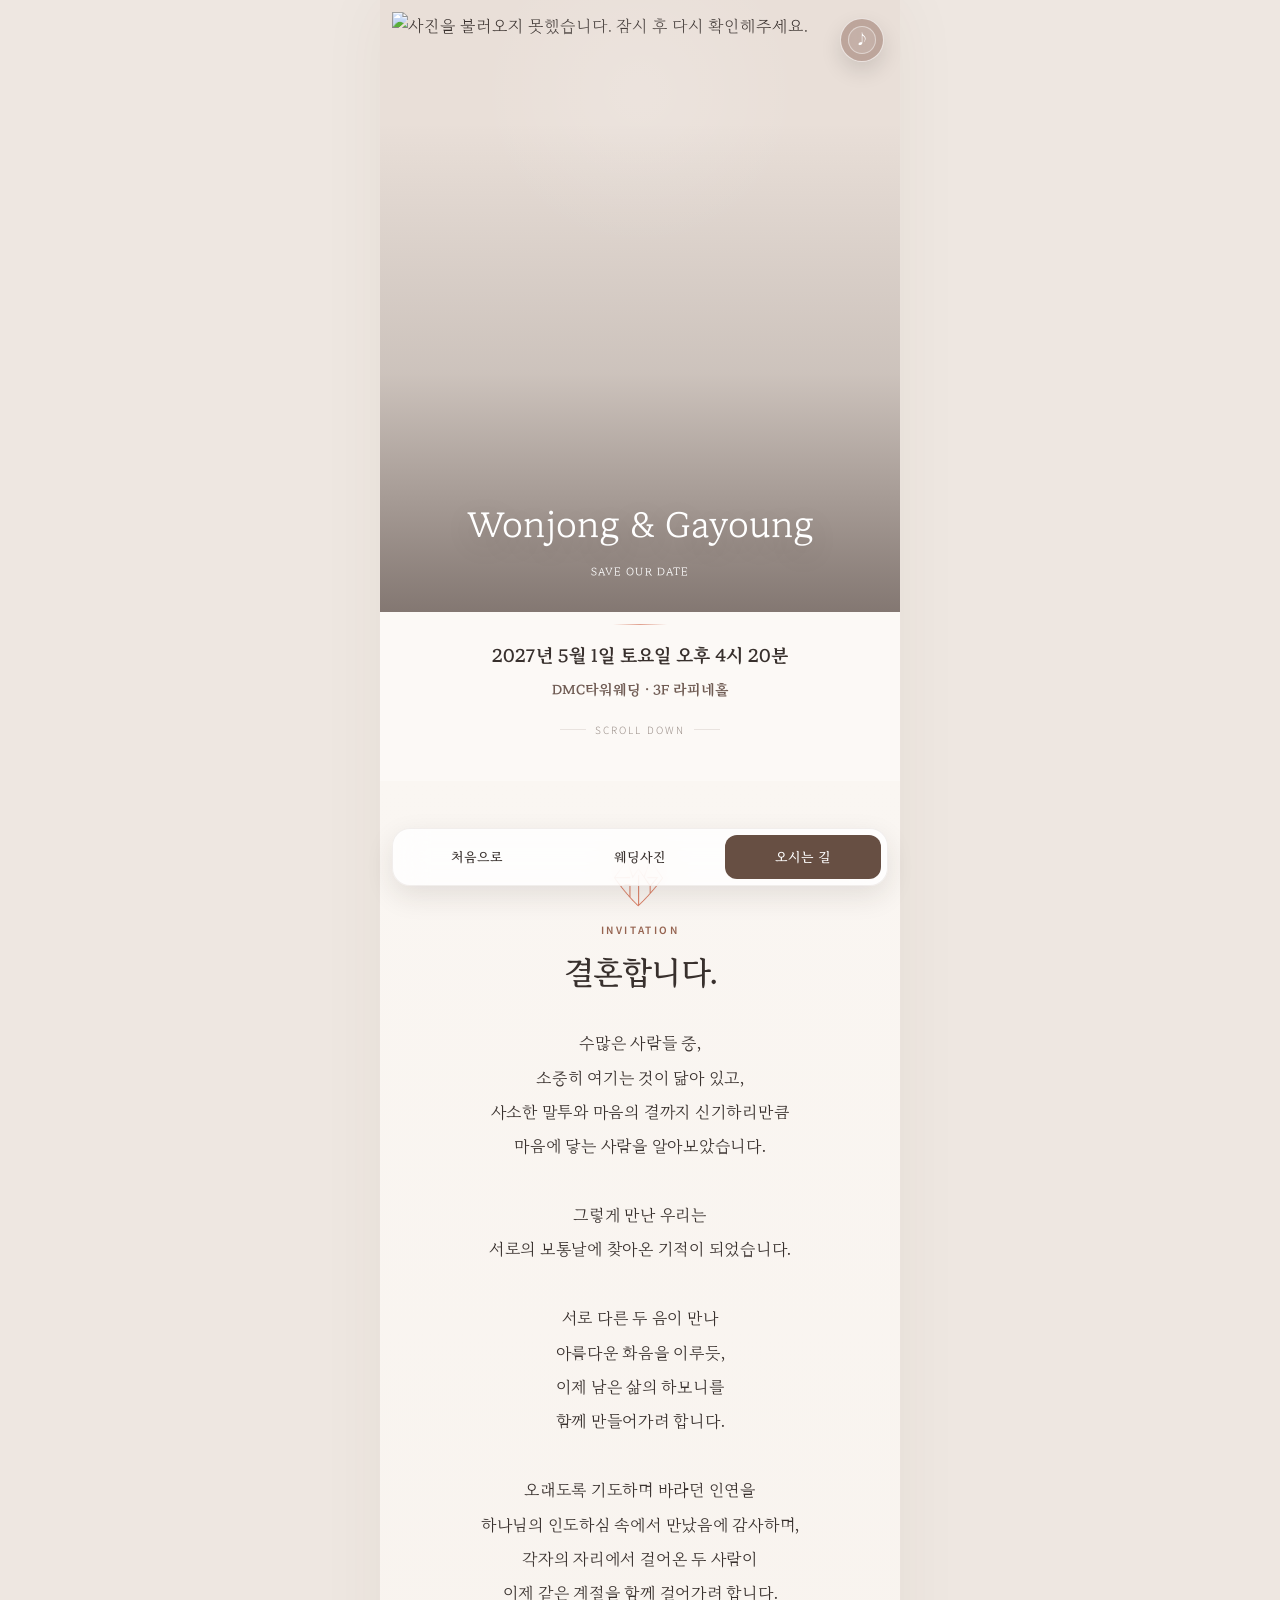
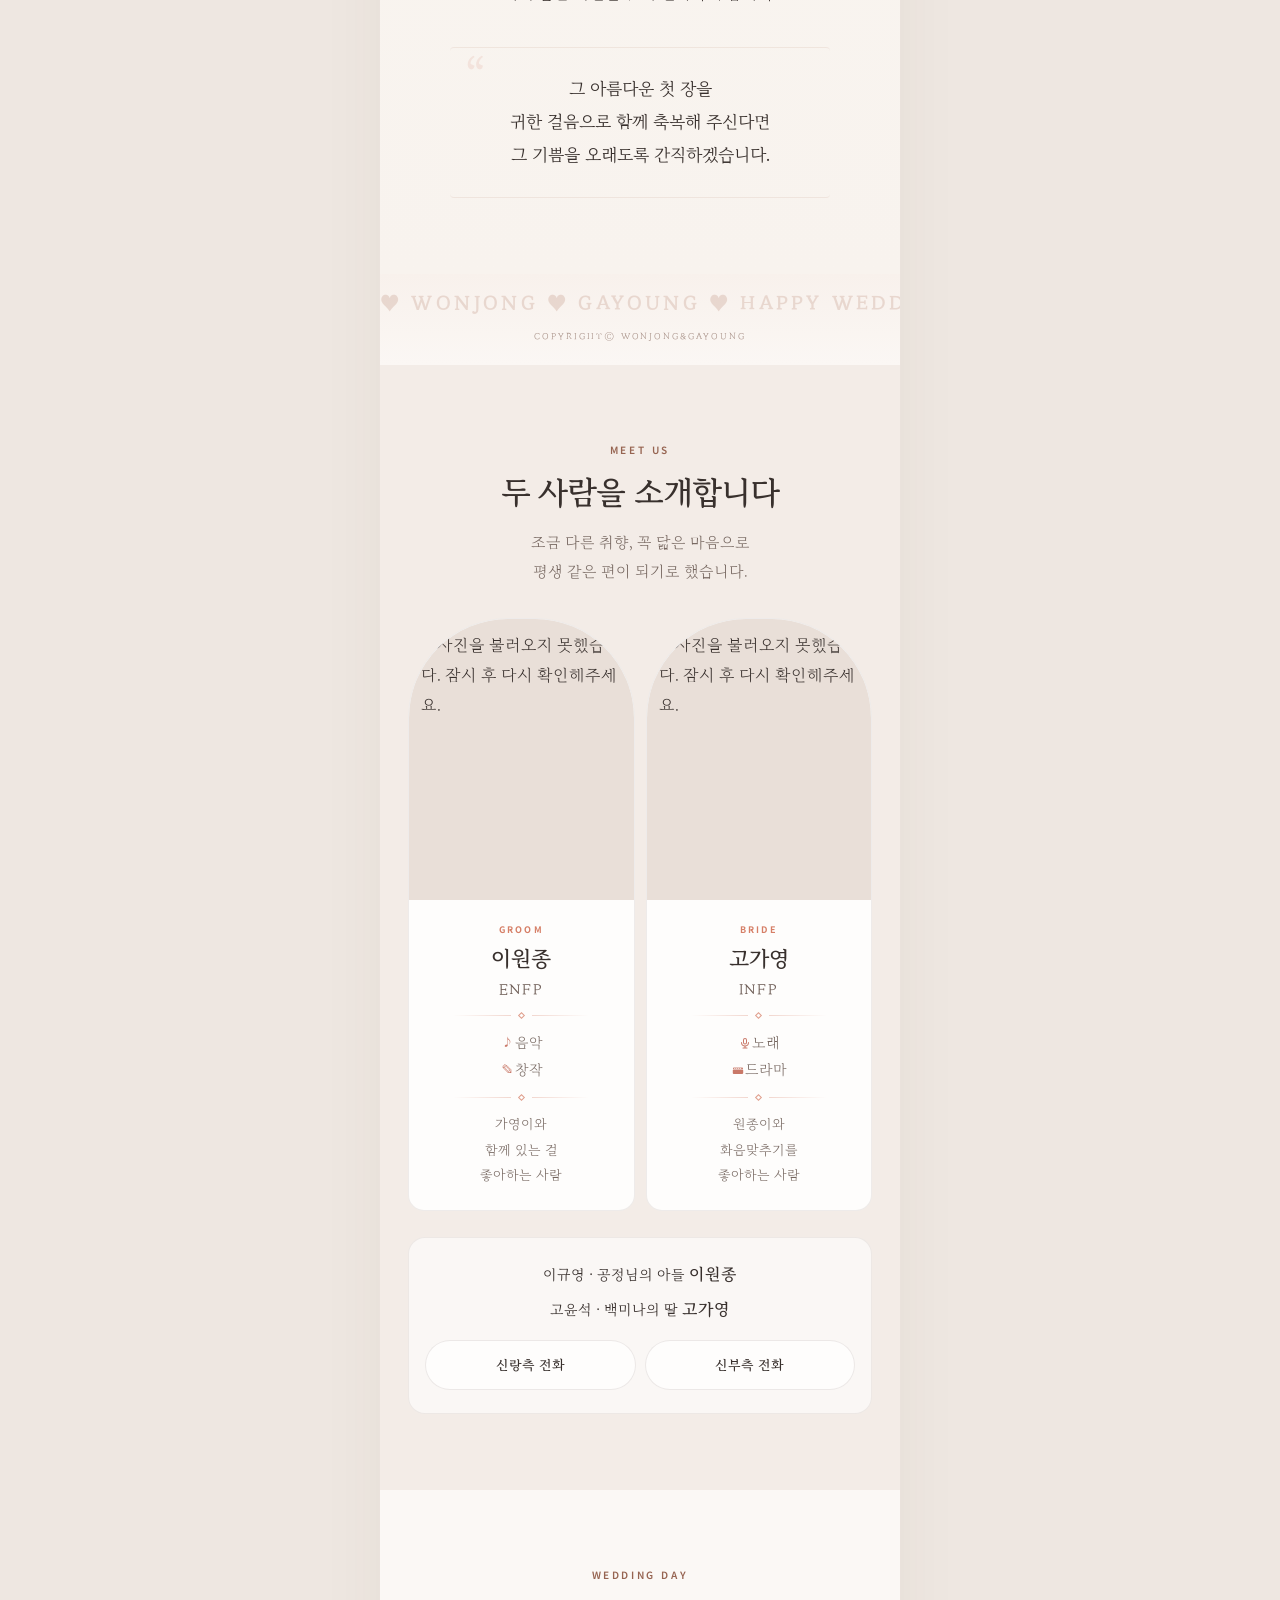
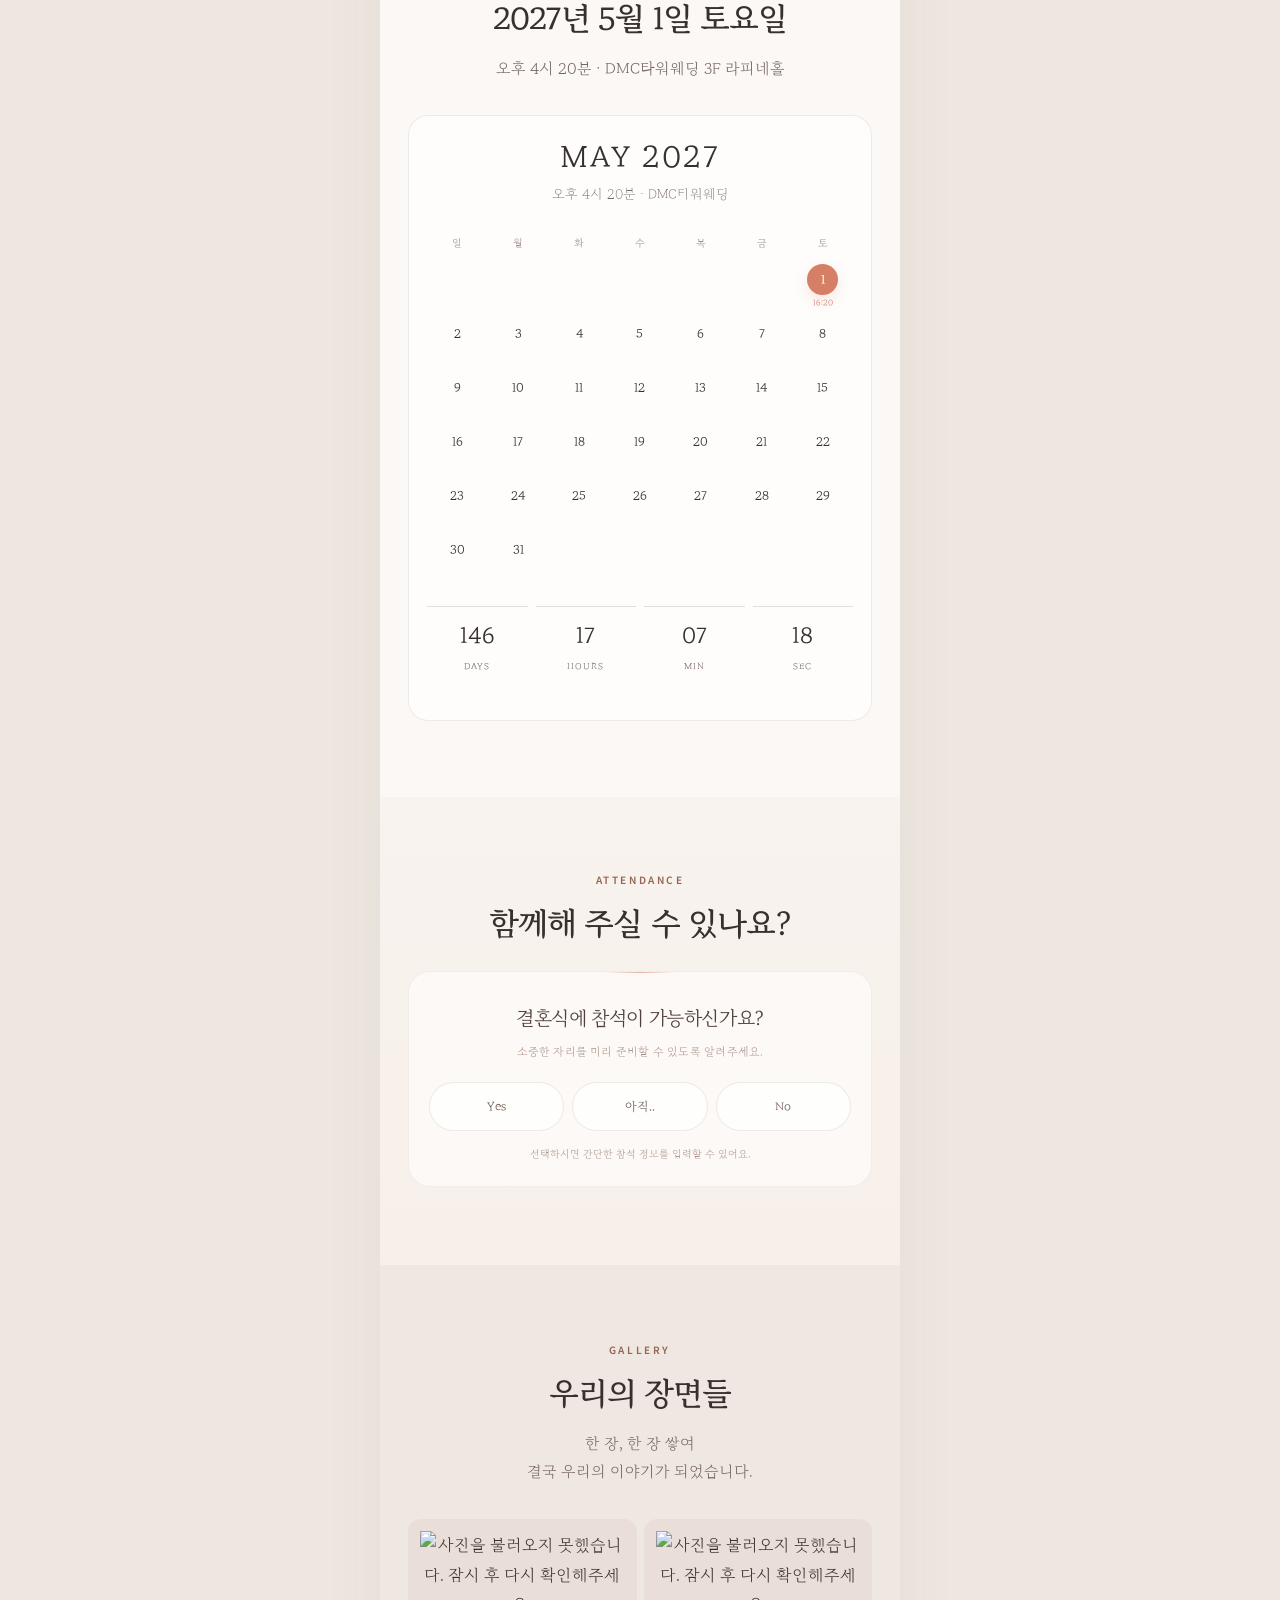
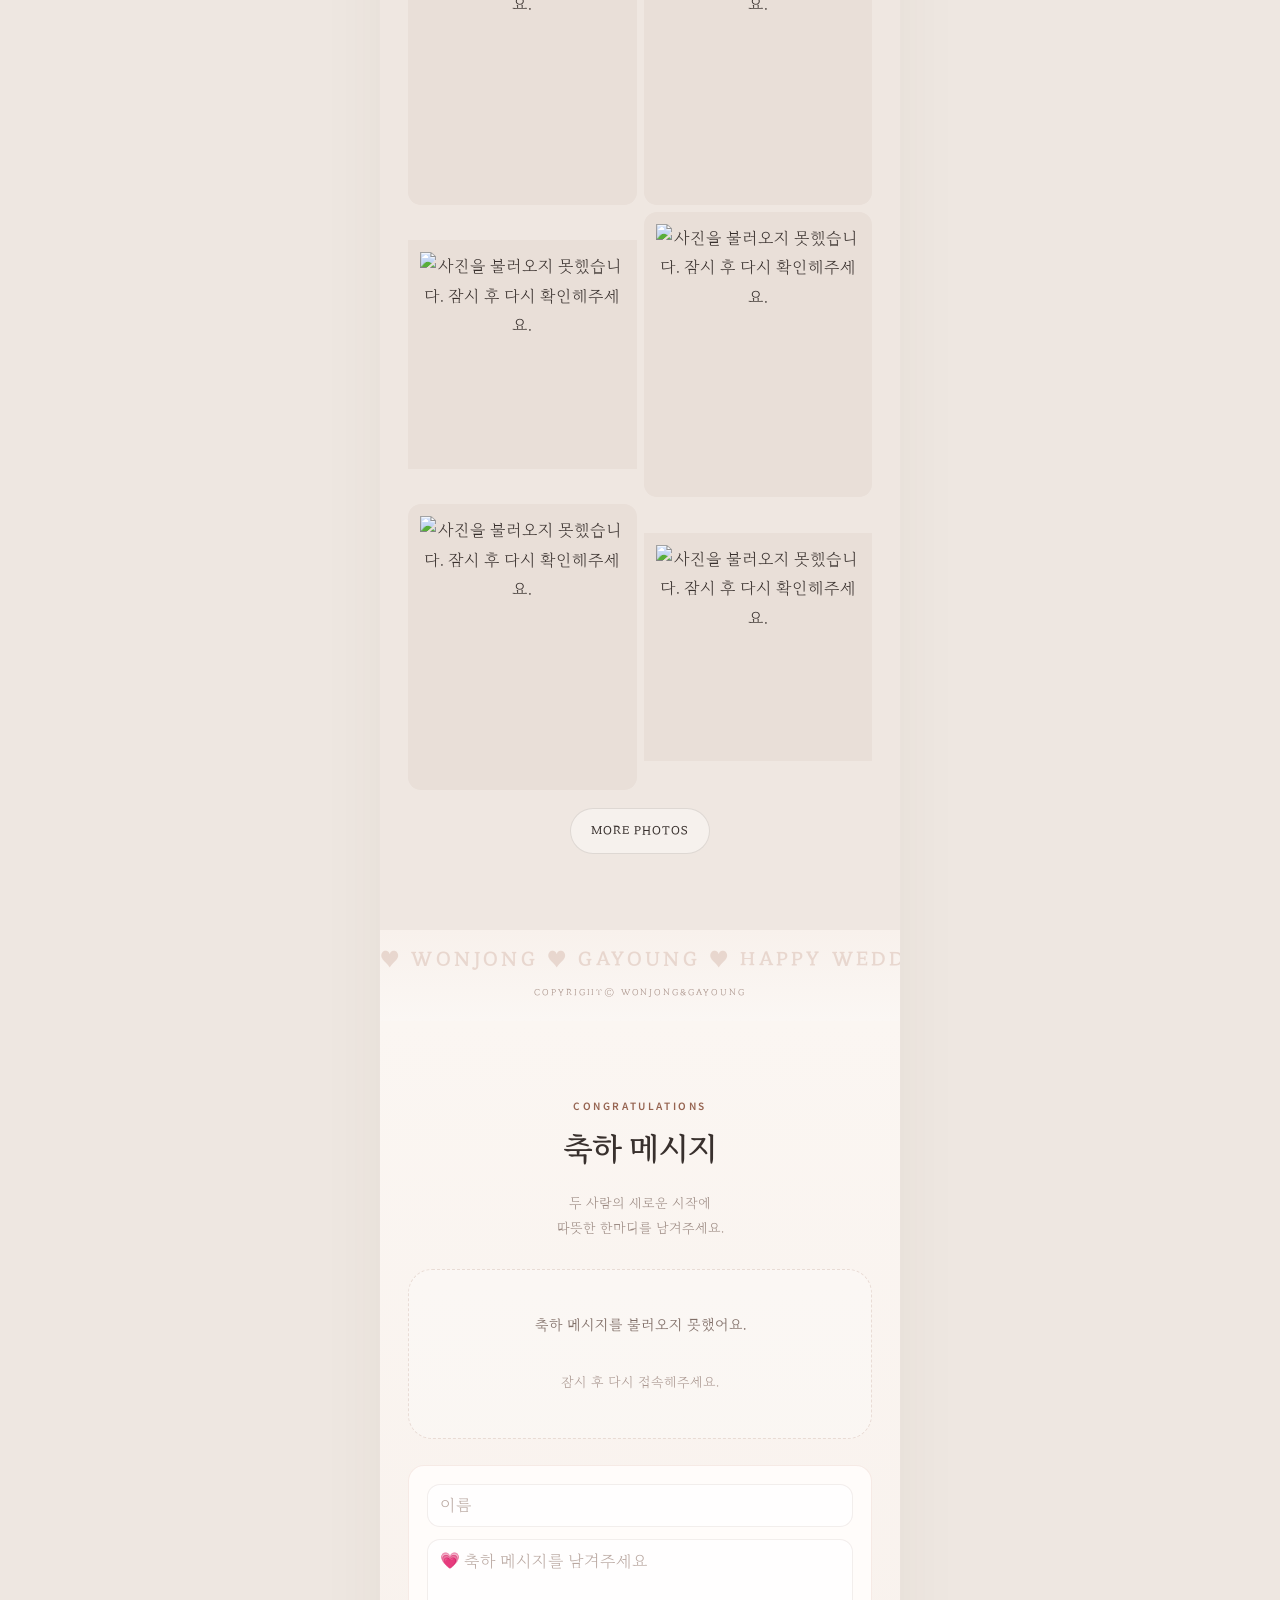
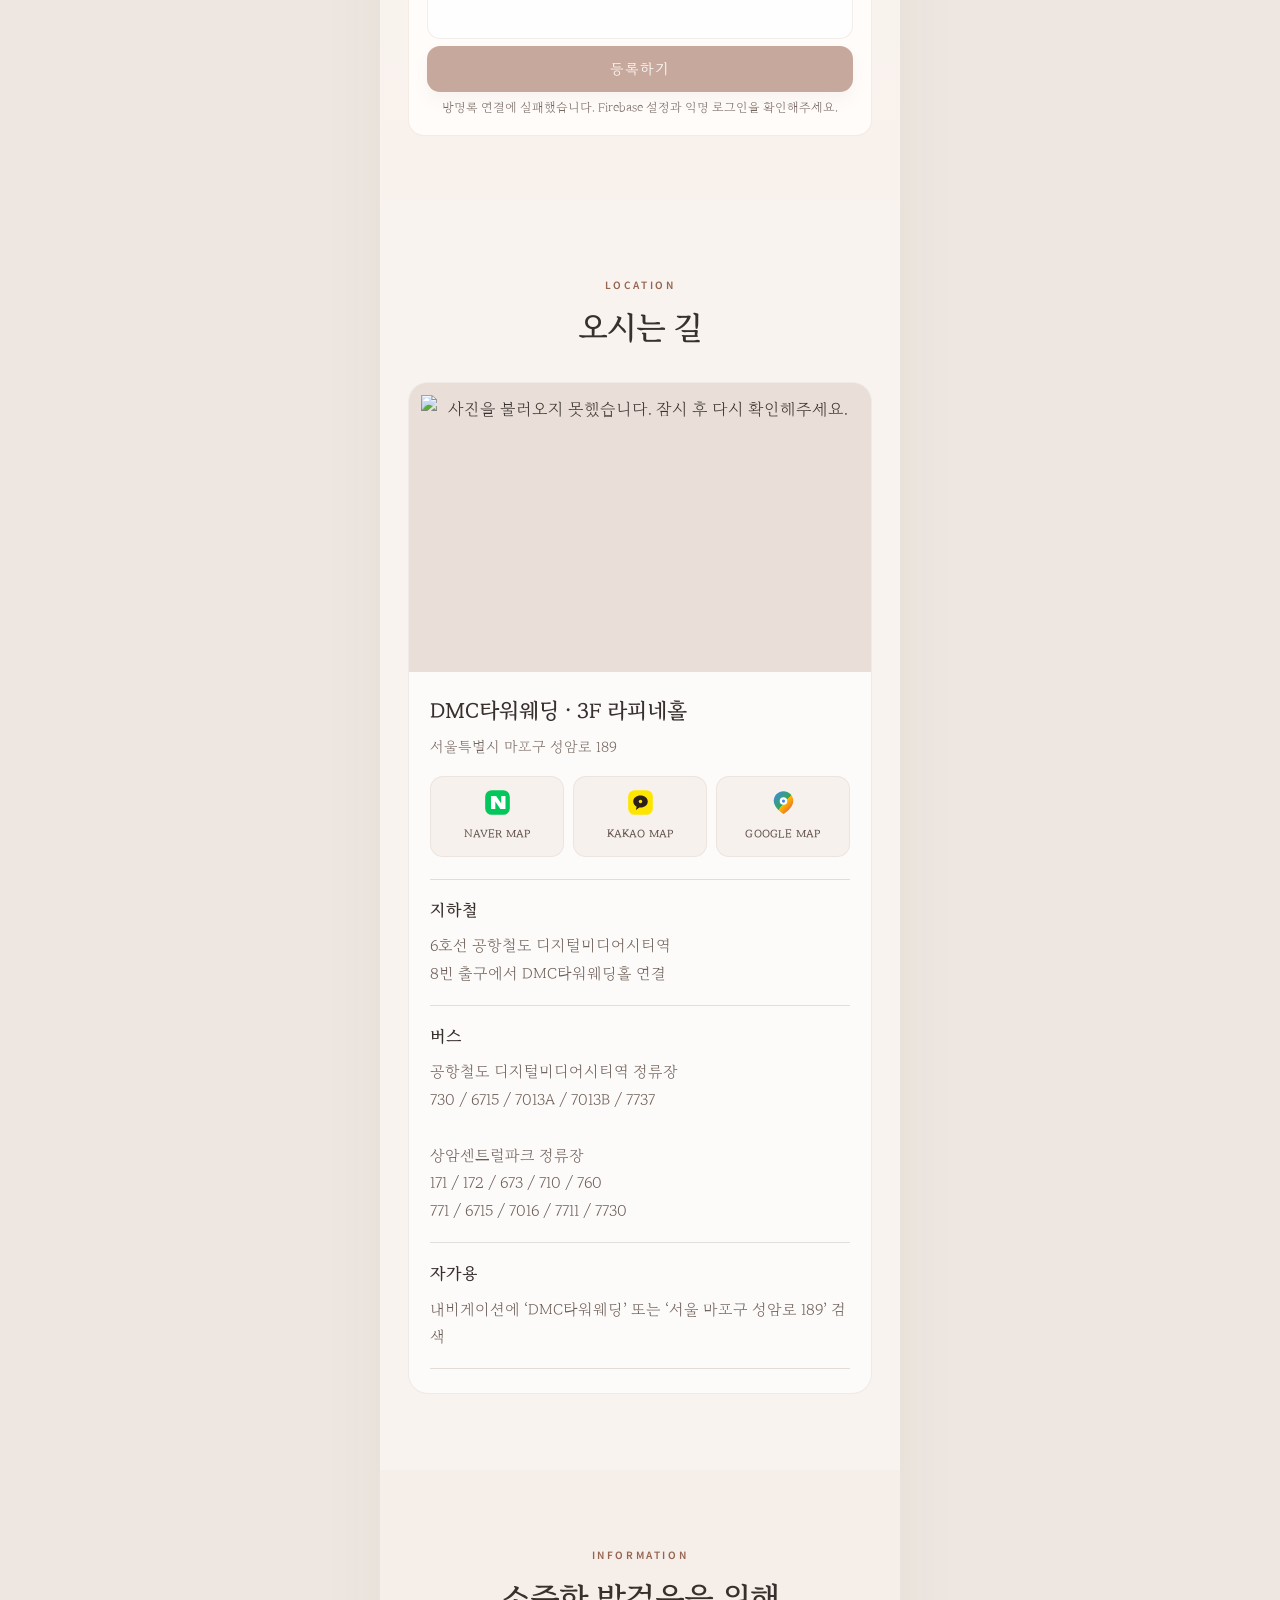
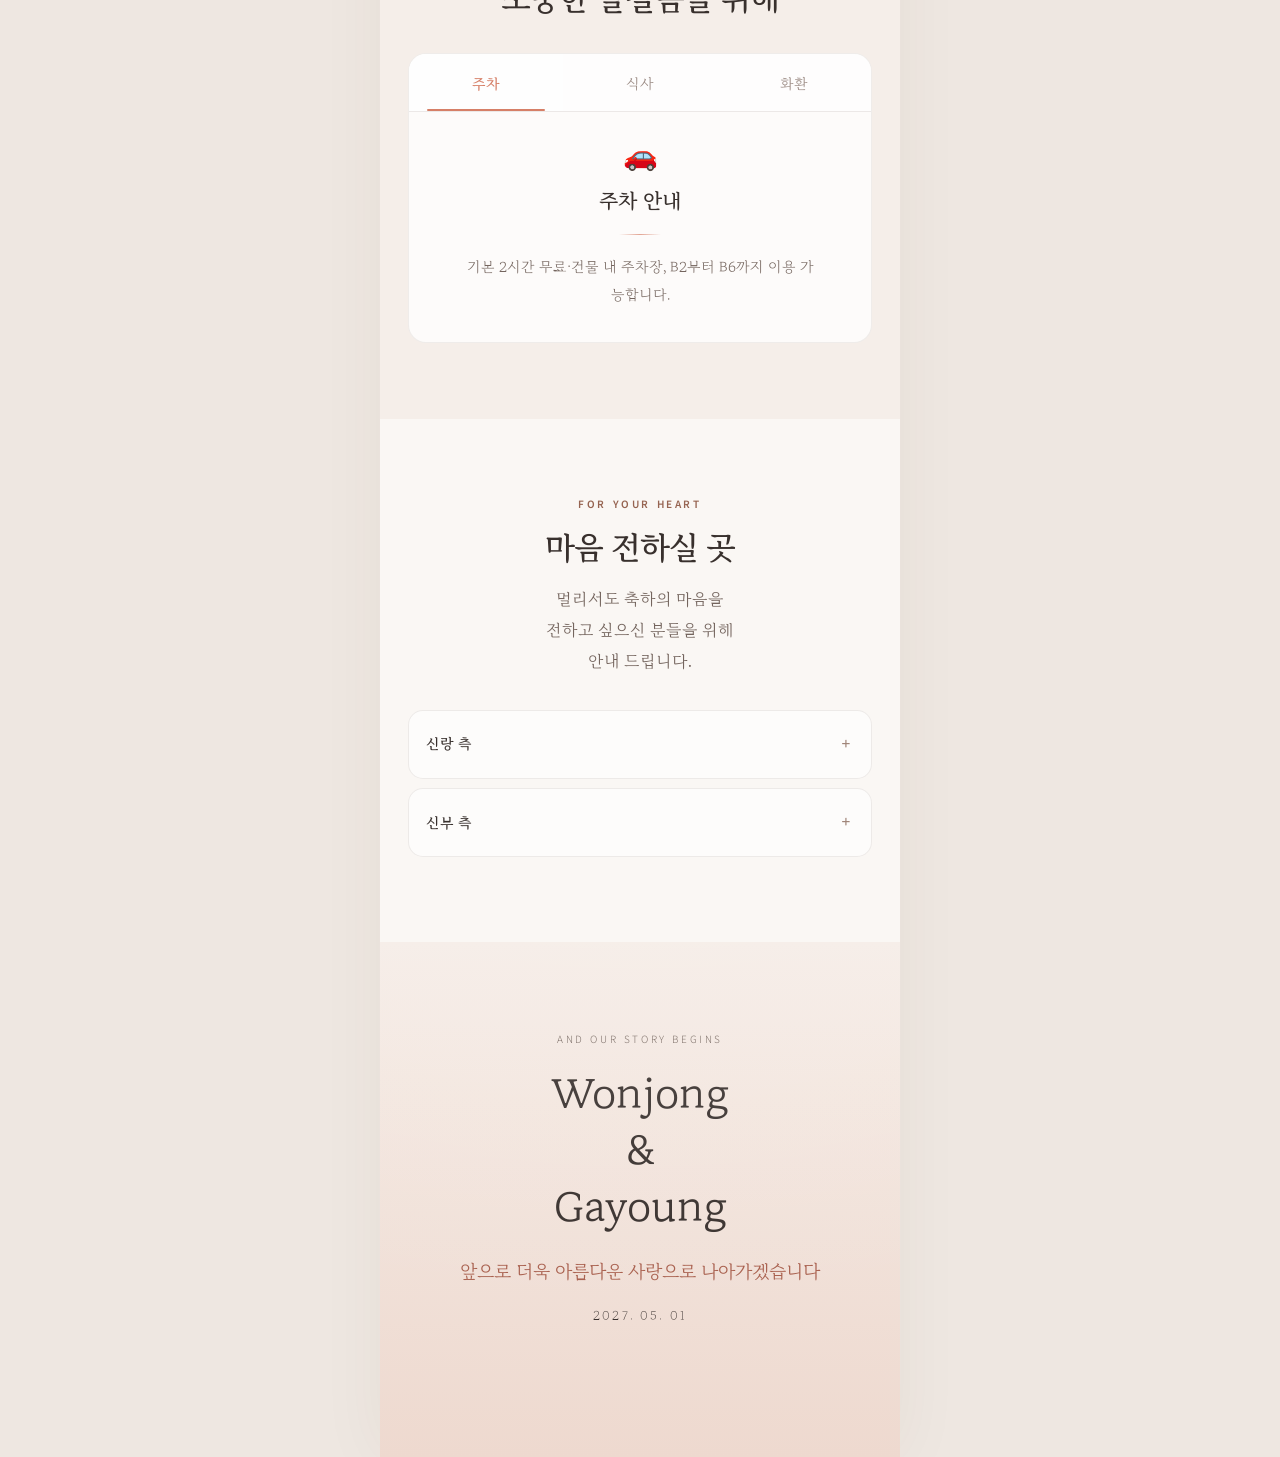
